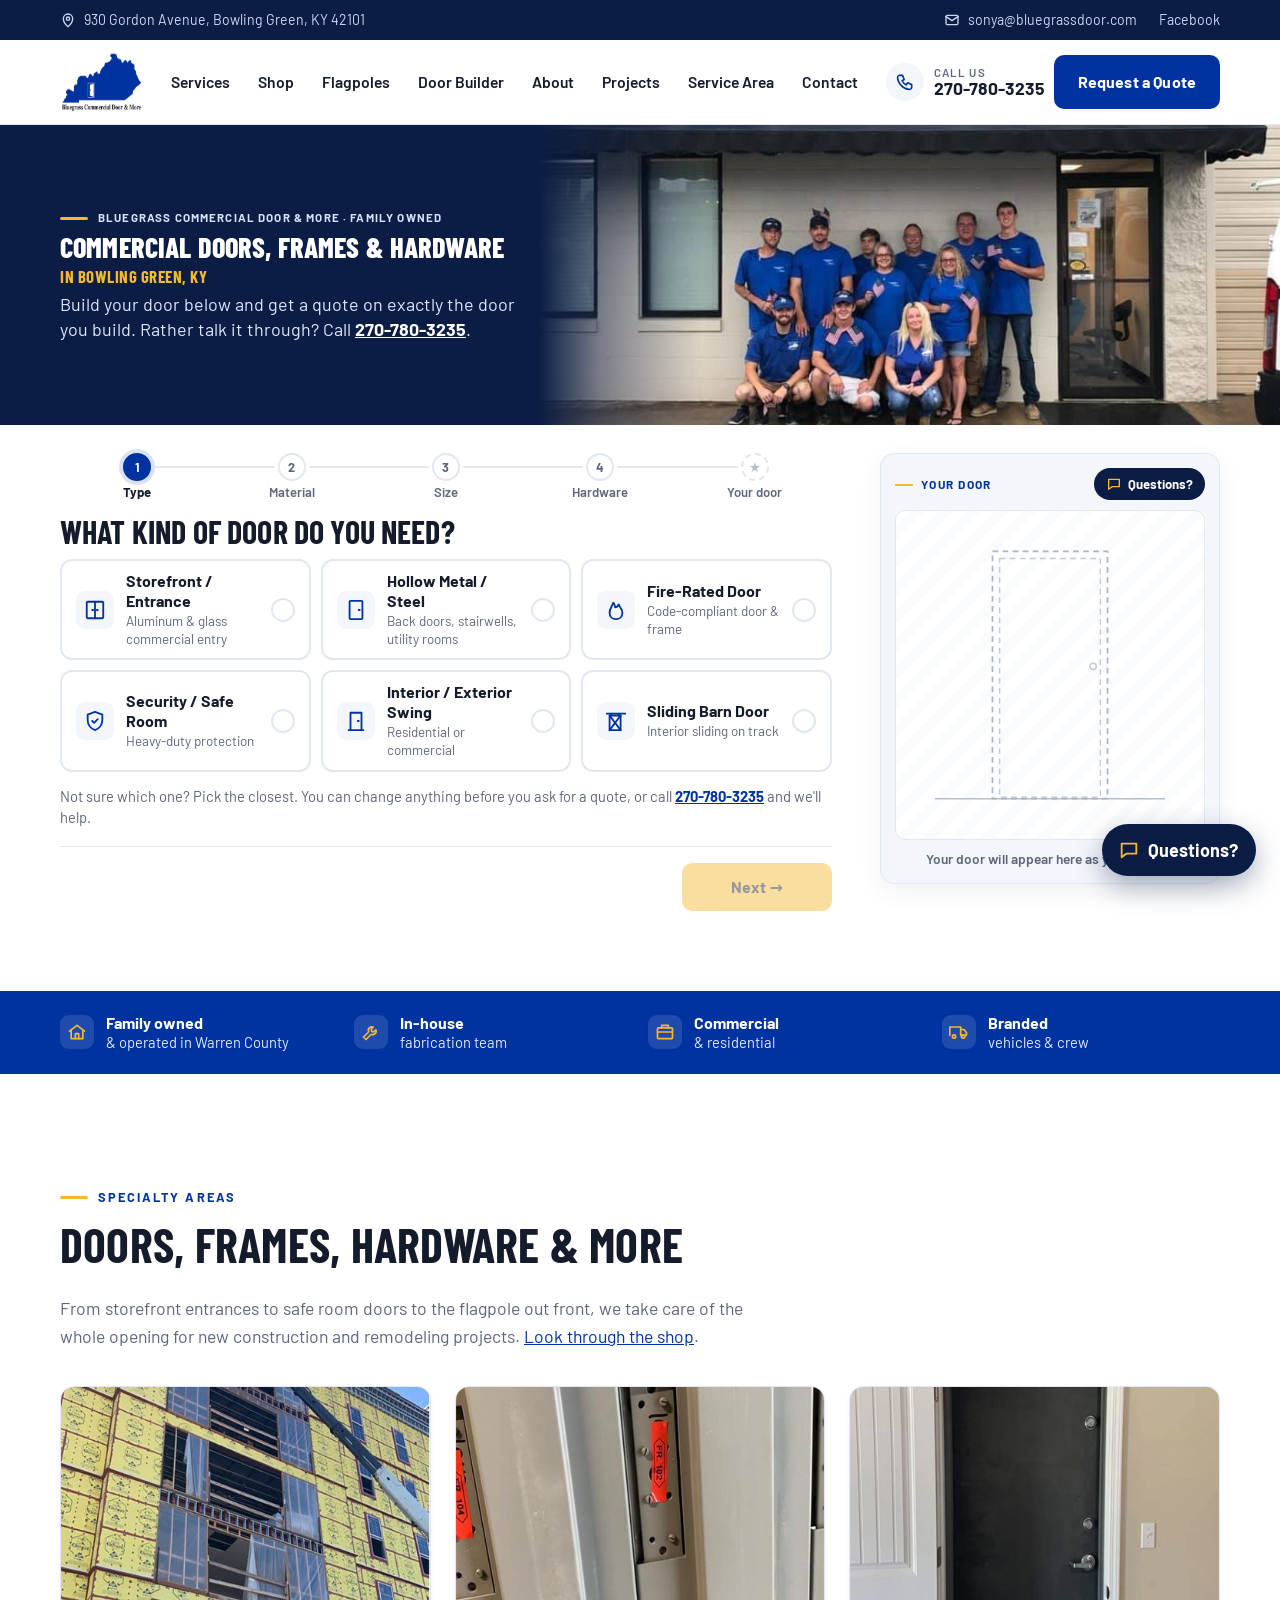
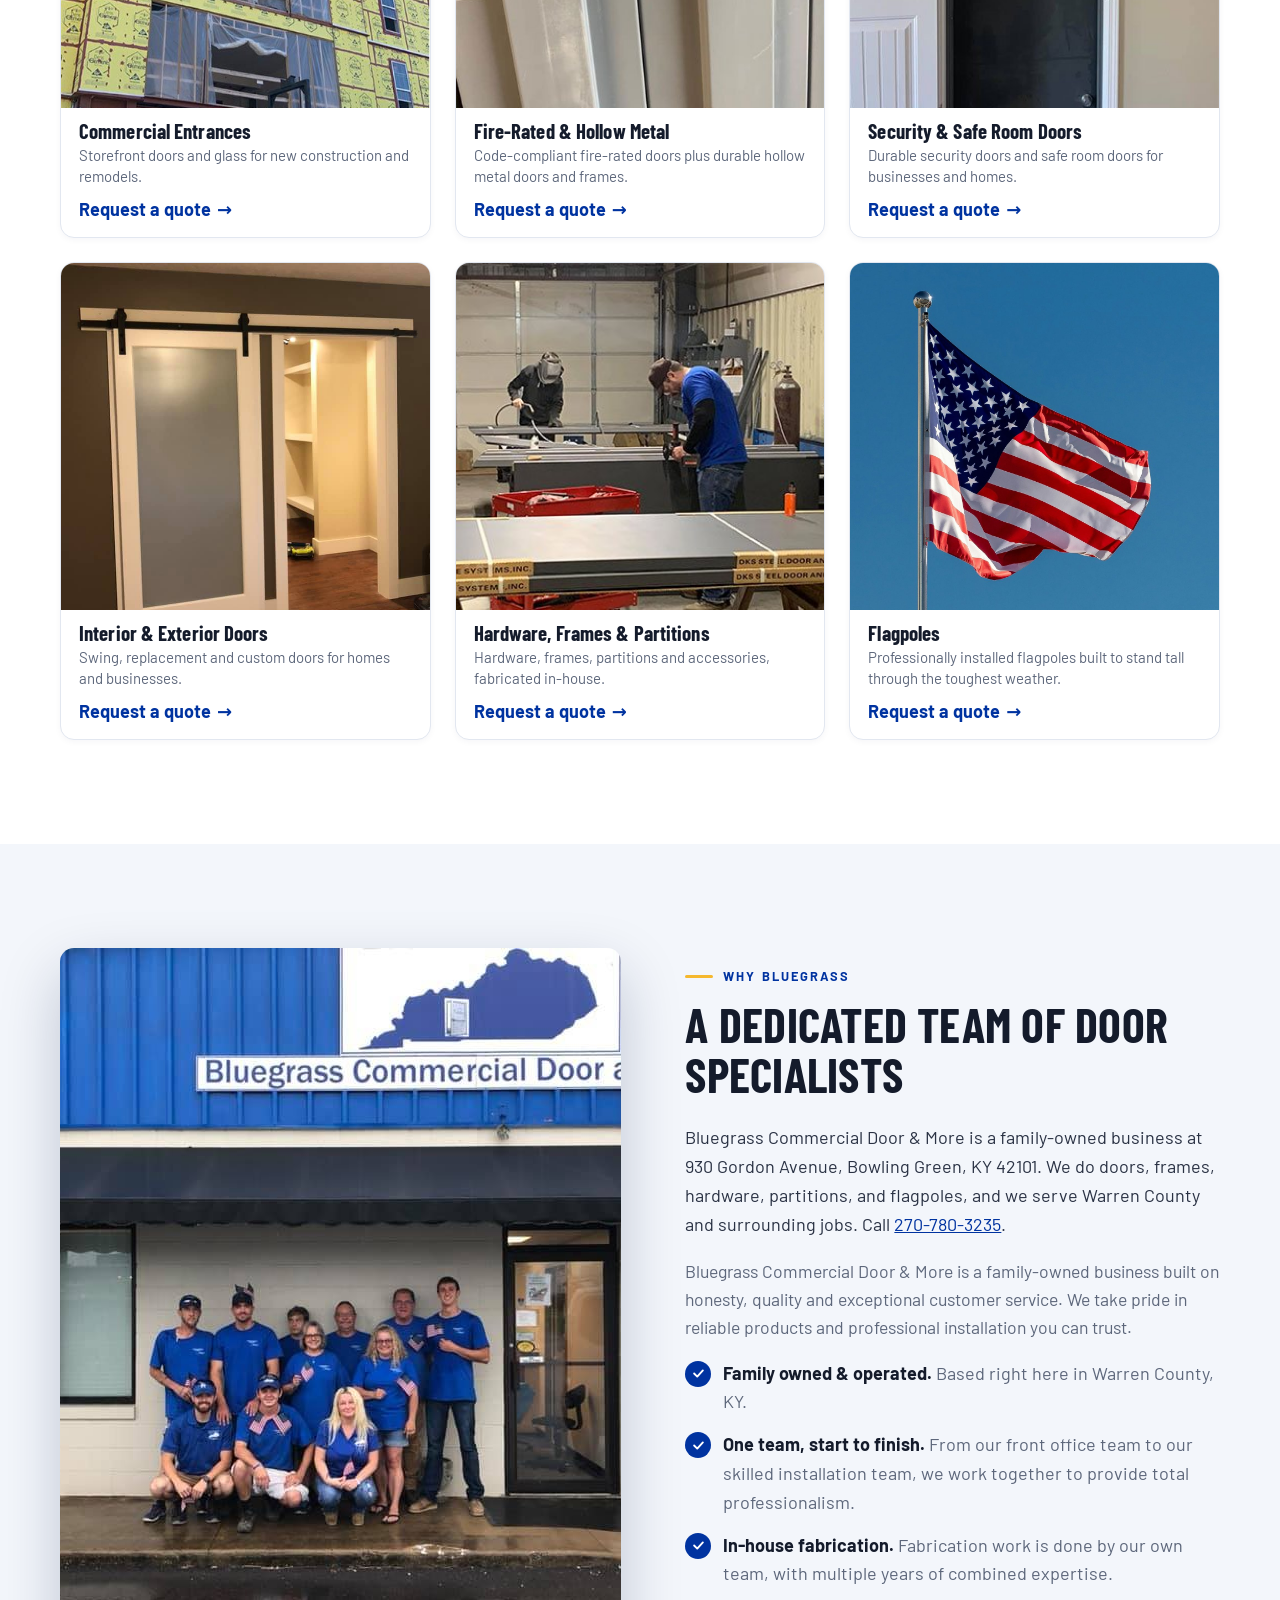
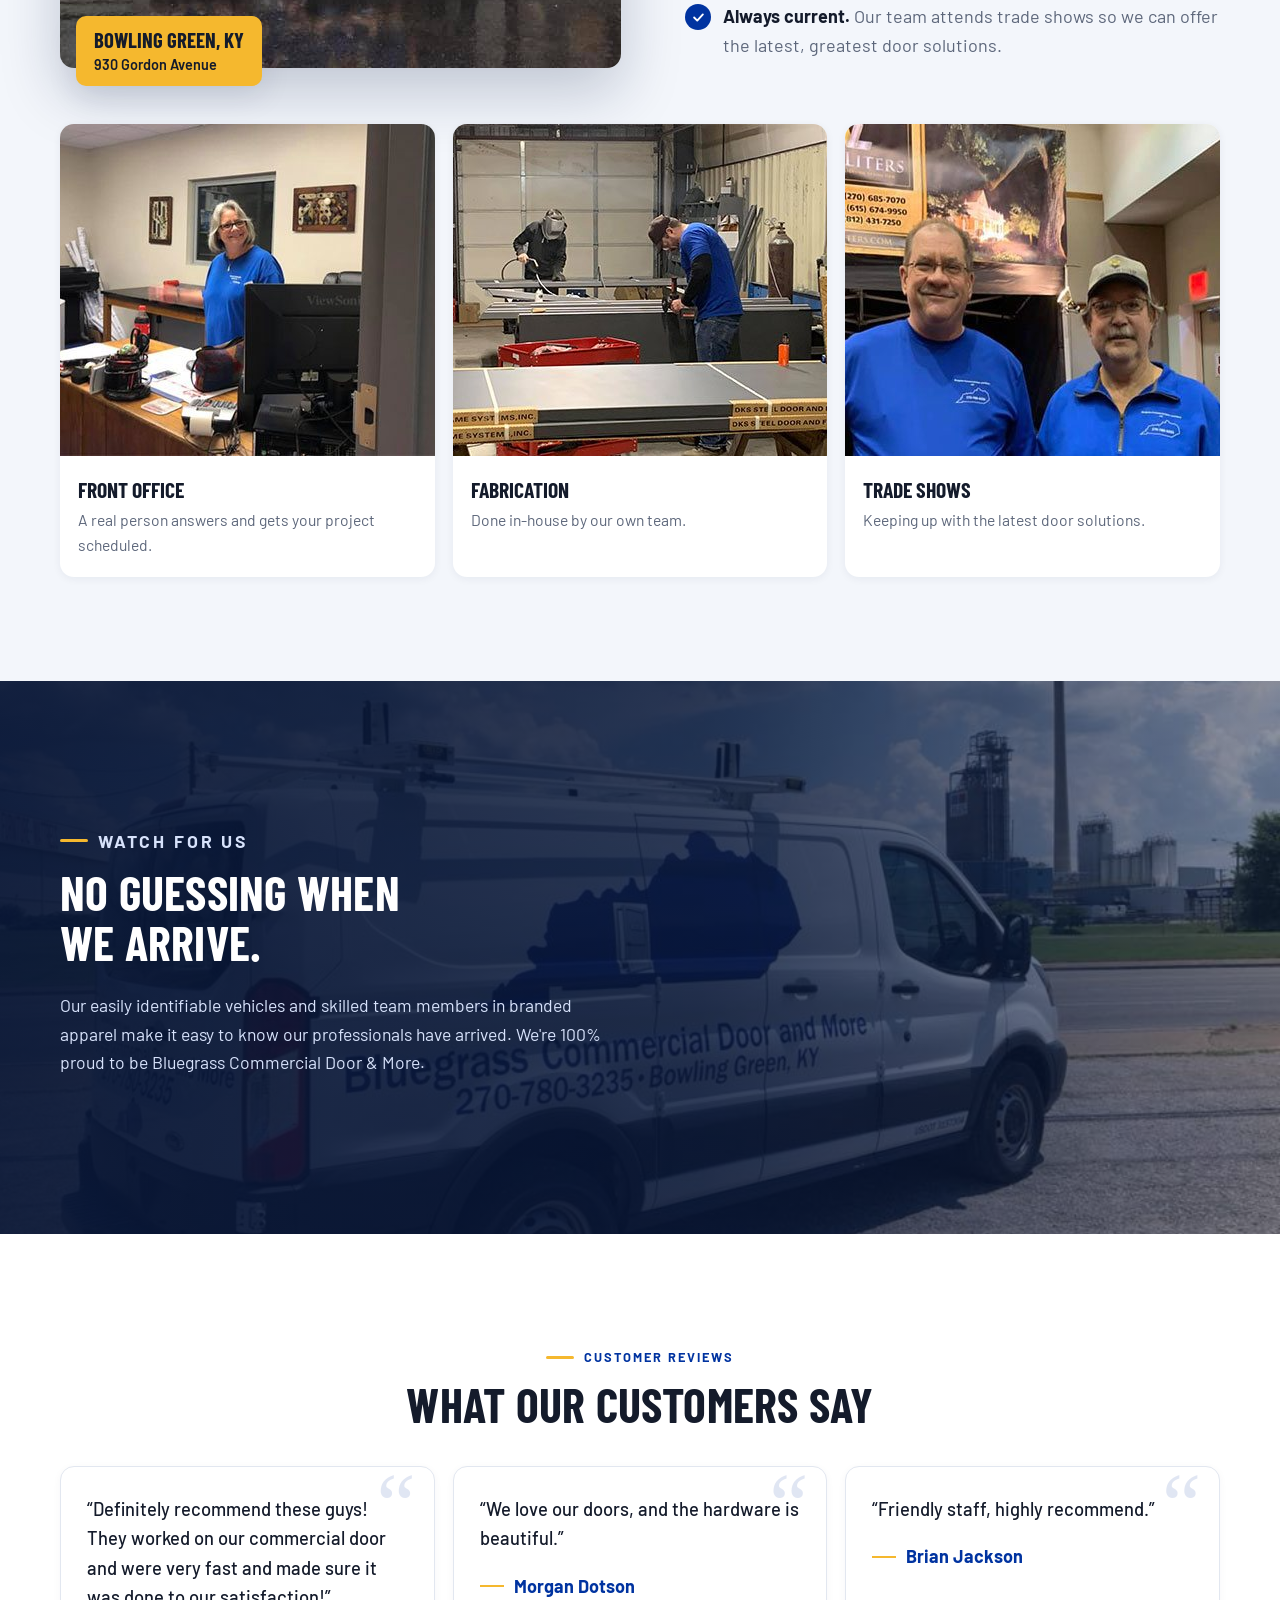
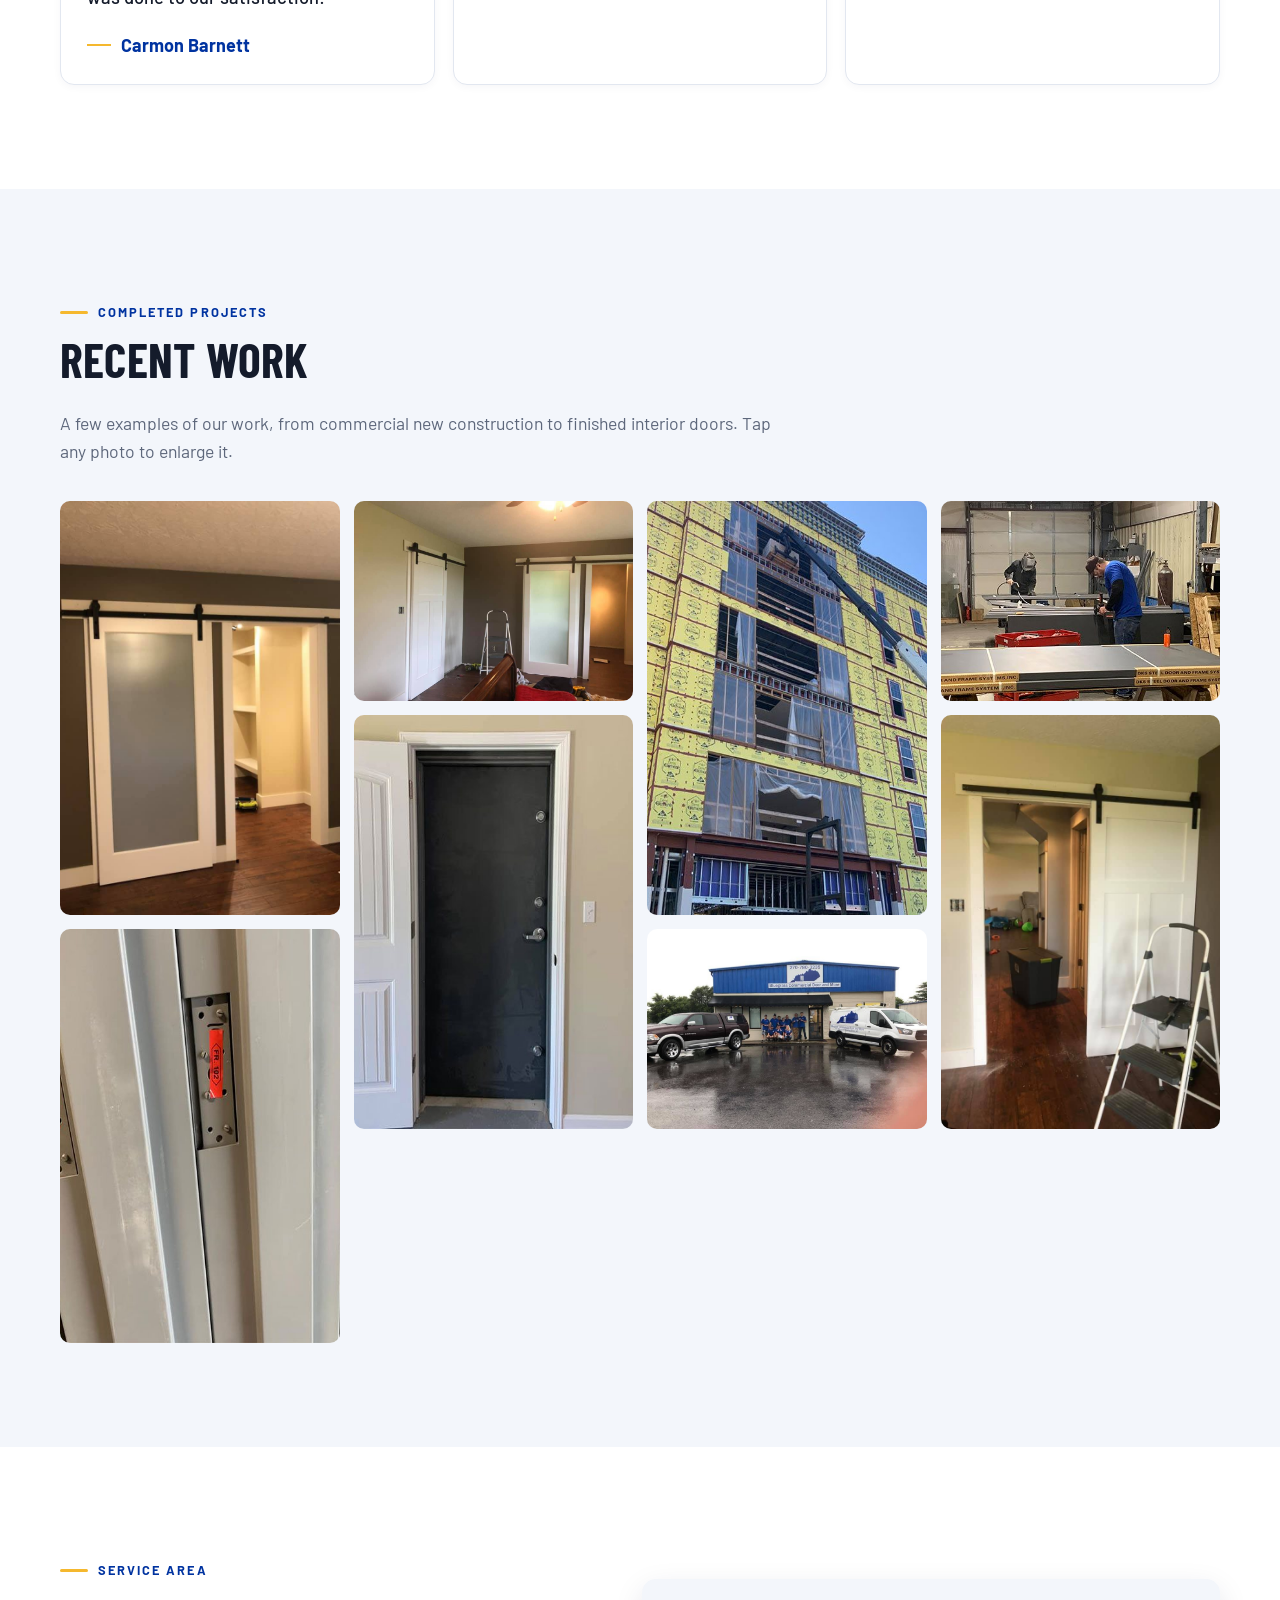
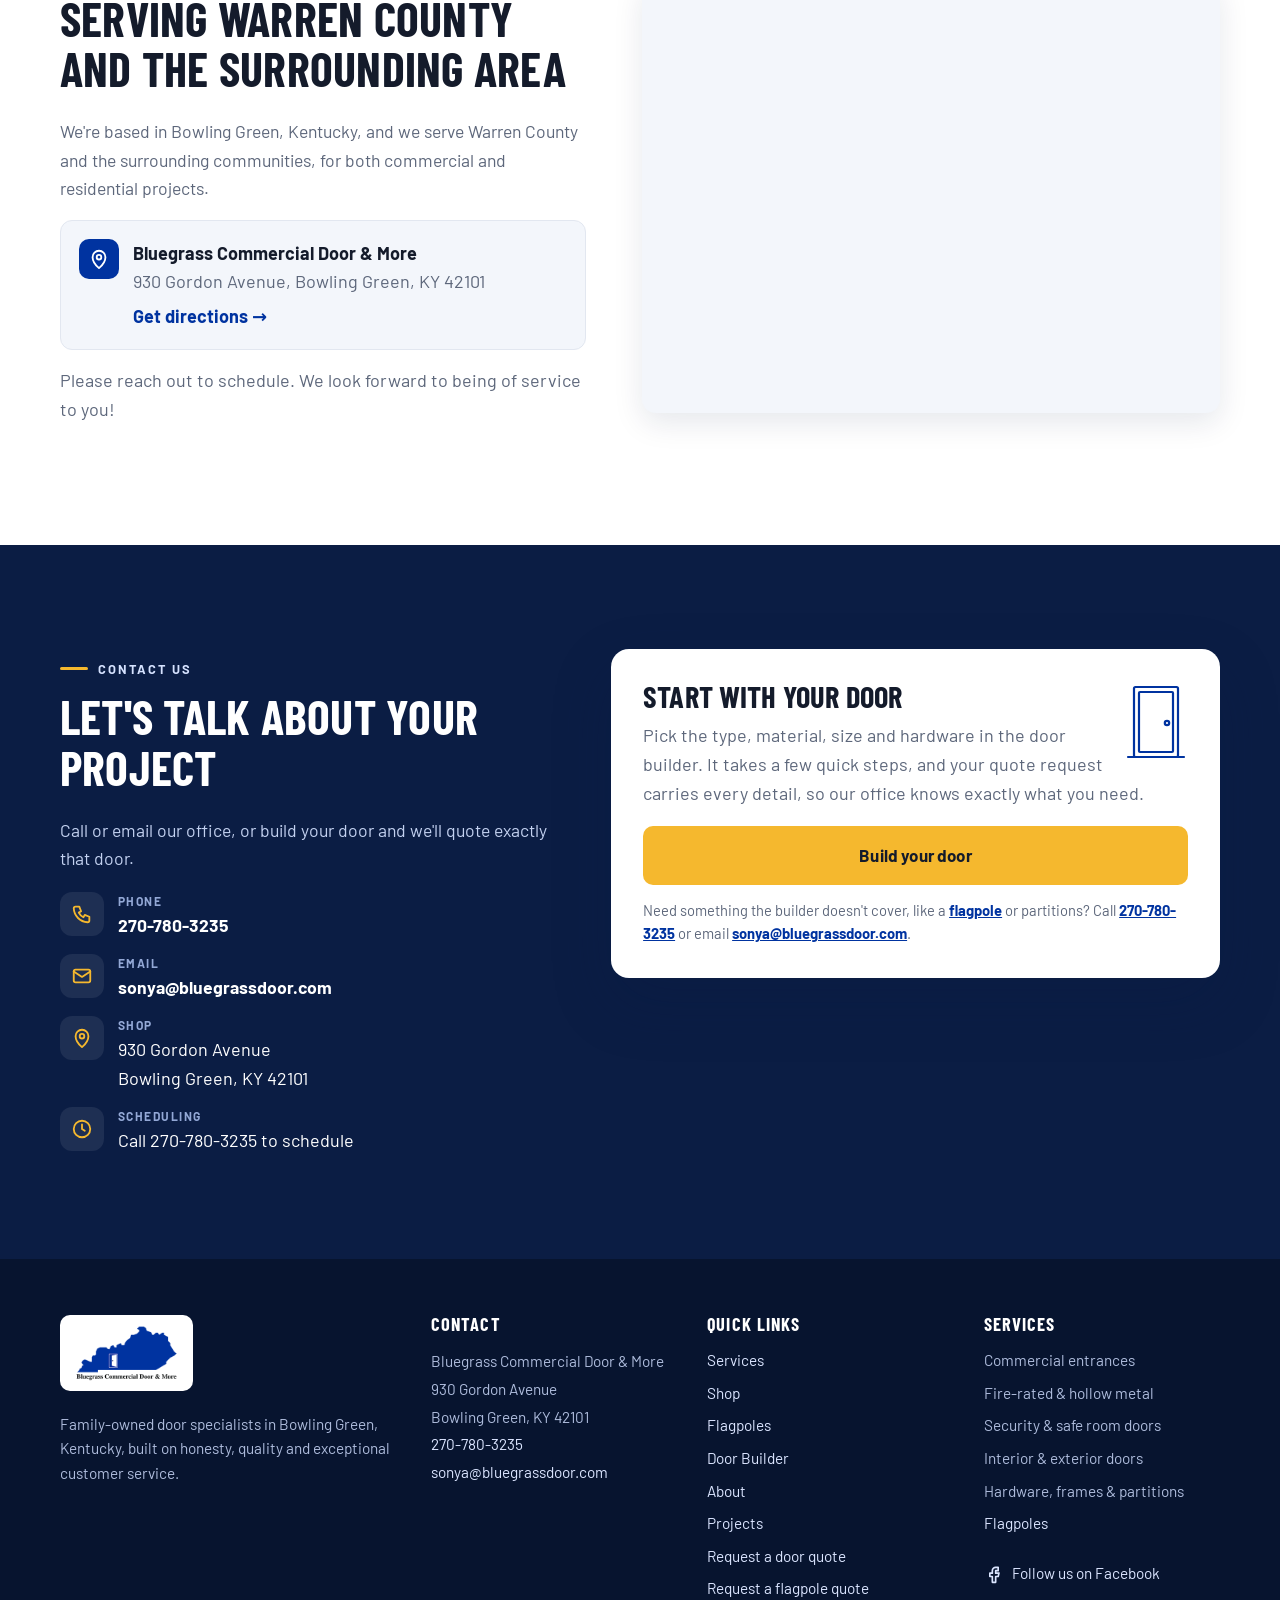
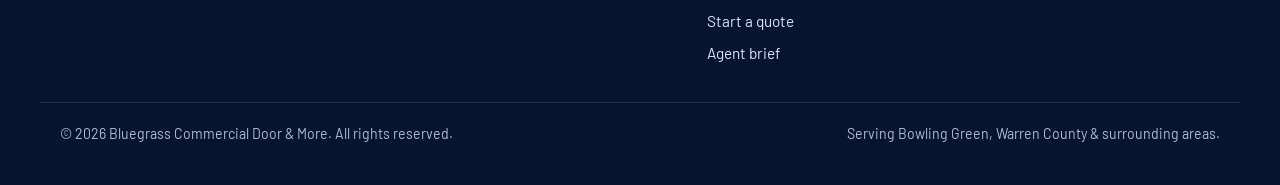
==== index.html @ 89e971c0 "Save scrubbed visitor events for path and funnel review. Each tab posts an ordered step to site_even" ====
<!DOCTYPE html>
<html lang="en">
<head>
  <meta charset="utf-8">
  <meta name="viewport" content="width=device-width, initial-scale=1, viewport-fit=cover">
  <meta name="robots" content="noindex,nofollow">
  <title>Commercial Doors, Frames &amp; Hardware in Bowling Green, KY | Bluegrass Commercial Door &amp; More</title>
  <meta name="description" content="Bluegrass Commercial Door &amp; More is a family-owned business at 930 Gordon Avenue, Bowling Green, KY 42101. We do doors, frames, hardware, partitions, and flagpoles, and we serve Warren County and surrounding jobs. Call 270-780-3235.">
  <meta name="theme-color" content="#0033A0">
  <meta property="og:type" content="website">
  <meta property="og:site_name" content="Bluegrass Commercial Door &amp; More">
  <meta property="og:title" content="Commercial Doors, Frames &amp; Hardware in Bowling Green, KY | Bluegrass Commercial Door &amp; More">
  <meta property="og:description" content="Bluegrass Commercial Door &amp; More is a family-owned business at 930 Gordon Avenue, Bowling Green, KY 42101. We do doors, frames, hardware, partitions, and flagpoles, and we serve Warren County and surrounding jobs. Call 270-780-3235.">
  <meta property="og:image" content="images/crew-hero-enhanced.jpg">
  <meta property="og:image:alt" content="The Bluegrass Commercial Door &amp; More crew in blue company shirts in front of the shop in Bowling Green, Kentucky">
  <link rel="describedby" href="llms.txt" type="text/plain" title="Agent brief">
  <link rel="icon" href="images/favicon-32.png" sizes="32x32">
  <link rel="icon" href="images/favicon-192.png" sizes="192x192">
  <link rel="apple-touch-icon" href="images/apple-touch-icon.png">
  <link rel="preconnect" href="https://fonts.googleapis.com">
  <link rel="preconnect" href="https://fonts.gstatic.com" crossorigin>
  <link href="https://fonts.googleapis.com/css2?family=Barlow+Condensed:wght@600;700;800&family=Barlow:wght@400;500;600;700&display=swap" rel="stylesheet">
  <link rel="preload" as="image" href="images/crew-hero-enhanced.jpg" media="(max-width: 1023px)">
  <link rel="preload" as="image" href="images/crew-hero-desktop.jpg" media="(min-width: 1024px)">
  <link rel="stylesheet" href="styles.css?v=cc13">
  <link rel="stylesheet" href="door-preview.css?v=viz2">
  <link rel="stylesheet" href="door-visualize.css?v=viz2">
  <script type="application/ld+json">
  {
    "@context": "https://schema.org",
    "@type": "LocalBusiness",
    "name": "Bluegrass Commercial Door & More",
    "telephone": "+1-270-780-3235",
    "url": "https://bluegrassdoor.com/",
    "address": {
      "@type": "PostalAddress",
      "streetAddress": "930 Gordon Avenue",
      "addressLocality": "Bowling Green",
      "addressRegion": "KY",
      "postalCode": "42101",
      "addressCountry": "US"
    }
  }
  </script>
  <script src="track.js?v=tr2" defer></script>
</head>
<body>
  <a class="skip" href="#main">Skip to content</a>

  <!-- Utility bar (desktop) -->
  <div class="topbar">
    <div class="wrap topbar__inner">
      <span class="topbar__item">
        <svg aria-hidden="true" viewBox="0 0 24 24"><path d="M12 22s7-6.1 7-12a7 7 0 1 0-14 0c0 5.9 7 12 7 12z"/><circle cx="12" cy="10" r="2.5"/></svg>
        930 Gordon Avenue, Bowling Green, KY 42101
      </span>
      <span class="topbar__item topbar__right">
        <a href="mailto:sonya@bluegrassdoor.com">
          <svg aria-hidden="true" viewBox="0 0 24 24"><rect x="3" y="5" width="18" height="14" rx="2"/><path d="m3 7 9 6 9-6"/></svg>
          sonya@bluegrassdoor.com
        </a>
        <a href="https://www.facebook.com/bluegrasscommericaldoor" target="_blank" rel="noopener">Facebook</a>
      </span>
    </div>
  </div>

  <header class="header" id="top">
    <div class="wrap header__inner">
      <a class="brand" href="#top" aria-label="Bluegrass Commercial Door &amp; More home">
        <img src="images/logo.png" width="270" height="144" alt="Bluegrass Commercial Door &amp; More logo">
      </a>
      <nav class="nav" id="site-nav" aria-label="Main">
        <ul class="nav__list">
          <li><a href="#services">Services</a></li>
          <li><a href="shop.html">Shop</a></li>
          <li><a href="flagpoles.html">Flagpoles</a></li>
          <li><a href="#builder" data-to-builder>Door Builder</a></li>
          <li><a href="#about">About</a></li>
          <li><a href="#projects">Projects</a></li>
          <li><a href="#area">Service Area</a></li>
          <li><a href="#contact">Contact</a></li>
        </ul>
        <div class="nav__mobile-extra">
          <a class="btn btn--primary btn--block" href="tel:+12707803235">
            <svg aria-hidden="true" viewBox="0 0 24 24"><path d="M5 4h4l2 5-2.5 1.5a11 11 0 0 0 5 5L15 13l5 2v4a2 2 0 0 1-2 2A16 16 0 0 1 3 6a2 2 0 0 1 2-2"/></svg>
            Call 270-780-3235
          </a>
          <a class="btn btn--outline btn--block" href="#builder" data-to-builder>Request a Quote</a>
          <p class="nav__addr">930 Gordon Avenue<br>Bowling Green, KY 42101</p>
        </div>
      </nav>
      <div class="header__actions">
        <a class="header__phone" href="tel:+12707803235">
          <svg aria-hidden="true" viewBox="0 0 24 24"><path d="M5 4h4l2 5-2.5 1.5a11 11 0 0 0 5 5L15 13l5 2v4a2 2 0 0 1-2 2A16 16 0 0 1 3 6a2 2 0 0 1 2-2"/></svg>
          <span><small>Call us</small>270-780-3235</span>
        </a>
        <a class="btn btn--primary header__cta" href="#builder" data-to-builder>Request a Quote</a>
        <button class="menu-toggle" type="button" aria-controls="site-nav" aria-expanded="false" aria-label="Open menu">
          <span></span><span></span><span></span>
        </button>
      </div>
    </div>
  </header>

  <main id="main">
    <!-- OPENING: crew photo, then the door builder -->
    <section class="hb" id="builder" aria-labelledby="hero-title">
      <div class="hb__band">
        <div class="hb__photo">
          <picture>
            <source media="(min-width: 1024px)" srcset="images/crew-hero-desktop.jpg">
            <img src="images/crew-hero-enhanced.jpg" width="1920" height="1440" fetchpriority="high" alt="The Bluegrass Commercial Door &amp; More crew in blue company shirts in front of the shop in Bowling Green, Kentucky">
          </picture>
        </div>
        <div class="wrap hb__intro">
          <p class="eyebrow eyebrow--light">Bluegrass Commercial Door &amp; More<span class="hb__eb-extra"> &middot; Family owned</span></p>
          <h1 id="hero-title">Commercial doors, frames &amp; hardware <span>in Bowling Green, KY</span></h1>
          <p class="hb__promise">Build your door below and get a quote on exactly the door you build.<span class="hb__call"> Rather talk it through? Call <a href="tel:+12707803235">270-780-3235</a>.</span></p>
        </div>
      </div>

      <div class="wrap builder-flow__work" id="door-builder" data-view="steps">
        <div class="builder-flow__main">
          <!-- 1. the steps -->
          <div class="bview bview--steps" data-panel="steps">
            <div class="bsteps__top">
              <p class="bdoor" id="door-label" hidden></p>
              <ol class="bprog" id="builder-progress" aria-label="Door builder steps"></ol>
            </div>

            <div class="builder__panel" data-step="1">
              <h2 class="bq" tabindex="-1">What kind of door do you need?</h2>
              <div class="opts opts--type" data-field="type" role="radiogroup" aria-label="Door type"></div>
              <p class="bhelp">Not sure which one? Pick the closest. You can change anything before you ask for a quote, or call <a href="tel:+12707803235">270-780-3235</a> and we'll help.</p>
            </div>
            <div class="builder__panel" data-step="2" hidden>
              <h2 class="bq" tabindex="-1">Which material?</h2>
              <p class="builder__hint">Not sure? Pick &ldquo;Recommend for me&rdquo; and we'll suggest the right fit.</p>
              <div class="opts" data-field="material" role="radiogroup" aria-label="Material"></div>
            </div>
            <div class="builder__panel" data-step="3" hidden>
              <h2 class="bq" tabindex="-1">What size is the opening?</h2>
              <p class="builder__hint">Not sure? Pick &ldquo;Not sure&rdquo; and we'll measure.</p>
              <div class="opts" data-field="size" role="radiogroup" aria-label="Size"></div>
              <div class="custom-size" id="custom-size" hidden>
                <label>Width (inches)<input type="number" inputmode="numeric" min="12" max="240" id="size-w" placeholder="36"></label>
                <span aria-hidden="true">&times;</span>
                <label>Height (inches)<input type="number" inputmode="numeric" min="12" max="240" id="size-h" placeholder="84"></label>
                <input type="hidden" id="size-q" value="1">
              </div>
            </div>
            <div class="builder__panel" data-step="4" hidden>
              <h2 class="bq" tabindex="-1">Hardware &amp; options</h2>
              <p class="builder__hint">Choose all that apply. Not sure? Pick &ldquo;Recommend for me.&rdquo;</p>
              <div class="opts opts--multi" data-field="hardware" aria-label="Hardware"></div>
            </div>

            <div class="builder__notice" id="builder-notice" role="status" aria-live="polite" hidden></div>
            <p class="sr-only" id="builder-live" aria-live="polite"></p>
            <div class="builder__nav">
              <button class="btn btn--text" type="button" id="b-back" hidden>&larr; Back</button>
              <button class="btn btn--text" type="button" id="b-cancel" hidden>Back to my doors</button>
              <button class="btn btn--outline" type="button" id="b-save" hidden>Save changes</button>
              <button class="btn btn--accent" type="button" id="b-next" disabled>Next &rarr;</button>
            </div>
          </div>

          <!-- 2. the finished build -->
          <div class="bview bview--built" data-panel="built" hidden>
            <div class="built__head">
              <p class="eyebrow">Your build</p>
              <h2 id="built-title" tabindex="-1">Your door is ready for quote.</h2>
              <p class="built__lead" id="built-lead">This is exactly what you built. Look it over, then get a quote on it.</p>
            </div>
            <p class="built__banner" id="built-banner" hidden></p>
            <ol class="doors" id="door-list" aria-labelledby="built-title"></ol>
            <div class="built__add">
              <button class="btn btn--outline" type="button" id="b-add"><span aria-hidden="true" class="plus">+</span> Add another door</button>
              <p class="built__fine">Several openings on one job? Add each door, or change &ldquo;How many&rdquo; for identical ones. They all go into one quote request.</p>
            </div>
            <section class="codes" id="codes" aria-labelledby="codes-title">
              <h3 class="codes__title" id="codes-title"><span class="codes__i" aria-hidden="true">i</span>Local &amp; state code: worth checking</h3>
              <p class="codes__lead">A few things your inspector may look at for these doors, each with the code section and a link to the source. Worth checking with your inspector or our office. <strong>Suggestions only. Your local inspector has the final say.</strong></p>
              <div class="codes__ctl">
                <div class="codes__field">
                  <label for="code-juris">Where&rsquo;s the job?</label>
                  <select id="code-juris"></select>
                  <div class="codes__place" id="code-place-wrap" hidden>
                    <label for="code-place">Zip code or the place the door will be installed</label>
                    <input id="code-place" type="text" inputmode="text" maxlength="80" autocomplete="off" aria-describedby="code-juris-hint">
                  </div>
                  <p class="codes__hint" id="code-juris-hint">Most of our jobs are in Warren County, KY. Change it if your project is elsewhere.</p>
                </div>
                <div class="codes__field">
                  <span class="codes__label" id="code-use-label">Business or home?</span>
                  <div class="codes__use" role="group" aria-labelledby="code-use-label">
                    <button type="button" data-use="business" aria-pressed="false">Business</button>
                    <button type="button" data-use="home" aria-pressed="false">Home</button>
                  </div>
                  <p class="codes__hint" id="code-use-hint"></p>
                </div>
              </div>
              <p class="codes__miss" id="code-miss" hidden></p>
              <ul class="codes__list" id="code-list"></ul>
              <button type="button" class="btn btn--text codes__more" id="code-more" aria-controls="code-list" hidden></button>
              <p class="sr-only" id="code-live" aria-live="polite"></p>
            </section>
            <div class="built__cta">
              <p class="built__count" id="built-count">1 door, ready to quote</p>
              <button class="btn btn--accent btn--lg" type="button" id="b-quote"><span id="b-quote-text">Get a quote on this door</span> <span aria-hidden="true">&rarr;</span></button>
            </div>
            <p class="sr-only" id="built-live" aria-live="polite"></p>
          </div>

          <!-- 3. the quote request, in place -->
          <div class="bview bview--quote" data-panel="quote" hidden>
            <div class="qhead">
              <button class="btn btn--text qback" type="button" id="q-back">&larr; <span id="q-back-text">Back to my door</span></button>
              <h2 id="quote-title" tabindex="-1">Get a quote on this door</h2>
              <p class="qlead">Tell us how to reach you. <span id="q-lead-doors">Your door is attached</span> exactly as you built it.</p>
            </div>
            <div class="qwrap">
              <div class="qmain">
                <form class="qform" id="quote-form" novalidate>
                  <div class="field-row">
                    <div class="field">
                      <label for="q-name">Your name <span class="req" aria-hidden="true">*</span></label>
                      <input id="q-name" name="name" type="text" autocomplete="name" required aria-required="true" maxlength="80">
                      <p class="field__err" id="q-name-err">Please enter your name.</p>
                    </div>
                    <div class="field">
                      <label for="q-company">Company <span class="opt-l">(optional)</span></label>
                      <input id="q-company" name="company" type="text" autocomplete="organization" maxlength="80">
                    </div>
                  </div>
                  <fieldset class="field-set" id="q-reach" aria-describedby="q-reach-err">
                    <legend>How should we reach you? <span class="req" aria-hidden="true">*</span> <span class="legend-sub">A phone number or an email, whichever you prefer.</span></legend>
                    <div class="field-row">
                      <div class="field">
                        <label for="q-phone">Phone</label>
                        <input id="q-phone" name="phone" type="tel" autocomplete="tel" inputmode="tel" maxlength="40">
                      </div>
                      <div class="field">
                        <label for="q-email">Email</label>
                        <input id="q-email" name="email" type="email" autocomplete="email" maxlength="120">
                      </div>
                    </div>
                    <p class="field__err" id="q-reach-err">Please give us a phone number or an email address.</p>
                  </fieldset>
                  <div class="field-row">
                    <div class="field">
                      <label for="q-addr">Project address or city</label>
                      <input id="q-addr" name="address" type="text" autocomplete="street-address" maxlength="160" placeholder="e.g. 1200 Main St, Bowling Green">
                    </div>
                    <div class="field">
                      <label for="q-when">Timeline</label>
                      <select id="q-when" name="timeline">
                        <option value="">Choose one (optional)</option>
                        <option>As soon as possible</option>
                        <option>Within 1 month</option>
                        <option>1&ndash;3 months</option>
                        <option>Planning / bidding</option>
                      </select>
                    </div>
                  </div>
                  <div class="field">
                    <label for="q-msg">Anything else we should know? <span class="opt-l">(optional)</span></label>
                    <textarea id="q-msg" name="notes" rows="3" maxlength="1000" placeholder="e.g. replacing an existing storefront door, need it before opening day"></textarea>
                  </div>
                  <div class="q-photo" id="q-photo" hidden>
                    <label class="q-check"><input type="checkbox" id="q-photo-yes" checked> I have a photo of the new door on my building</label>
                    <p>This form can't carry the photo. Keep <strong>my-building-with-new-door.jpg</strong> from your downloads and we'll ask you for it if it helps with your quote.</p>
                  </div>
                  <button class="btn btn--accent btn--lg btn--block" type="submit" id="q-submit">Send my quote request</button>
                  <div class="q-senderr" id="q-send-err" role="alert" hidden></div>
                  <p class="quote__fine">Your <span id="q-fine-doors">door</span> and details go straight to our office. Prefer to talk? Call <a href="tel:+12707803235">270-780-3235</a>.</p>
                </form>
              </div>
              <aside class="qside" aria-labelledby="qside-title">
                <h3 id="qside-title">Attached to your request</h3>
                <ul class="qdoors" id="q-doors"></ul>
                <p class="qcodes" id="q-codes" hidden></p>
                <button class="btn btn--text qside__edit" type="button" id="q-edit">Change something</button>
              </aside>
            </div>
          </div>

          <!-- 4. request received -->
          <div class="bview bview--sent" data-panel="sent" hidden>
            <div class="sent">
              <div class="sent__icon" aria-hidden="true"><svg viewBox="0 0 24 24"><path d="m5 12 5 5 9-10"/></svg></div>
              <h2 id="sent-title" tabindex="-1">Request received<span id="sent-name"></span></h2>
              <p>Your reference is <strong class="sent__ref" id="sent-ref"></strong>. We'll be in touch.</p>
              <p class="sent__photo" id="sent-photo" hidden>Keep <strong>my-building-with-new-door.jpg</strong> from your downloads. We'll ask you for it if it helps with your quote.</p>
              <div class="sent__acts">
                <a class="btn btn--outline" href="tel:+12707803235">Call 270-780-3235</a>
              </div>
              <p class="sent__help">Questions, or something to add? Give us a call and mention your reference.</p>
              <div class="sent__links">
                <a id="sent-view" href="request.html" target="_blank" rel="noopener">See the request as our office will</a>
                <button class="btn btn--text" type="button" id="sent-back">Back to my doors</button>
                <button class="btn btn--text" type="button" id="sent-new">Start a new request</button>
              </div>
            </div>
          </div>
        </div>

        <aside class="dp-panel builder-flow__aside" data-door-preview="a" data-header=".header" aria-label="Door preview">
          <div class="dp-sticky">
            <div class="dp-head"><p class="dp-title">Your door</p><button type="button" class="dp-ask" data-open-chat aria-label="Open help chat"><svg aria-hidden="true" viewBox="0 0 24 24"><path d="M4 5h16v11H9l-5 4z"/></svg>Questions?</button></div>
            <div class="dp-stage"><svg class="dp-svg" role="img" aria-label="Your door will appear here as you choose." viewBox="-22 -16 80 114" preserveAspectRatio="xMidYMid meet" xmlns="http://www.w3.org/2000/svg"></svg></div>
            <div class="dp-caption"><p class="dp-empty">Your door will appear here as you choose.</p></div>
            <figure class="dp-photo" hidden><img alt="" width="72" height="96" decoding="async"><figcaption></figcaption></figure>
            <p class="dp-live" role="status" aria-live="polite"></p>
          </div>
        </aside>
      </div>
    </section>

    <!-- TRUST STRIP -->
    <section class="trust" aria-label="Why customers choose us">
      <div class="wrap trust__grid">
        <div class="trust__item">
          <svg aria-hidden="true" viewBox="0 0 24 24"><path d="M3 11 12 4l9 7"/><path d="M5 10v10h14V10"/><path d="M10 20v-6h4v6"/></svg>
          <span><strong>Family owned</strong>&amp; operated in Warren County</span>
        </div>
        <div class="trust__item">
          <svg aria-hidden="true" viewBox="0 0 24 24"><path d="M14.7 6.3a4 4 0 0 0-5.4 5.4L3 18l3 3 6.3-6.3a4 4 0 0 0 5.4-5.4l-2.5 2.5-2.4-.6-.6-2.4z"/></svg>
          <span><strong>In-house</strong>fabrication team</span>
        </div>
        <div class="trust__item">
          <svg aria-hidden="true" viewBox="0 0 24 24"><rect x="3" y="7" width="18" height="13" rx="1"/><path d="M8 7V4h8v3M3 12h18"/></svg>
          <span><strong>Commercial</strong>&amp; residential</span>
        </div>
        <div class="trust__item">
          <svg aria-hidden="true" viewBox="0 0 24 24"><path d="M1 16V6h13v10M14 9h4l3 4v3h-7"/><circle cx="6" cy="17.5" r="2"/><circle cx="17" cy="17.5" r="2"/></svg>
          <span><strong>Branded</strong>vehicles &amp; crew</span>
        </div>
      </div>
    </section>

    <!-- SERVICES -->
    <section class="section" id="services" aria-labelledby="services-title">
      <div class="wrap">
        <div class="section__head">
          <p class="eyebrow">Specialty areas</p>
          <h2 id="services-title">Doors, frames, hardware &amp; more</h2>
          <p class="section__lead">From storefront entrances to safe room doors to the flagpole out front, we take care of the whole opening for new construction and remodeling projects. <a href="shop.html">Look through the shop</a>.</p>
        </div>
        <div class="services">
          <article class="svc">
            <div class="svc__img"><img src="images/commercial-construction-project.jpg" width="480" height="640" loading="lazy" alt="Multi-story commercial building under construction with framed storefront openings and a crane"></div>
            <div class="svc__body">
              <h3>Commercial Entrances</h3>
              <p><span class="svc__full">Complete commercial entrance solutions, including storefront doors and glass for new construction and remodels.</span><span class="svc__short">Storefront doors and glass for new construction and remodels.</span></p>
              <a class="svc__link" href="#builder" data-build-type="storefront">Request a quote <span aria-hidden="true">&rarr;</span></a>
            </div>
          </article>
          <article class="svc">
            <div class="svc__img"><img src="images/hollow-metal-frames-closeup.jpg" width="480" height="640" loading="lazy" alt="Grey hollow metal steel door frames with hinge reinforcements and orange frame tags"></div>
            <div class="svc__body">
              <h3>Fire-Rated &amp; Hollow Metal</h3>
              <p><span class="svc__full">Code-compliant fire-rated doors and durable hollow metal doors and frames that provide safety, reliability and lasting performance.</span><span class="svc__short">Code-compliant fire-rated doors plus durable hollow metal doors and frames.</span></p>
              <a class="svc__link" href="#builder" data-build-type="fire">Request a quote <span aria-hidden="true">&rarr;</span></a>
            </div>
          </article>
          <article class="svc">
            <div class="svc__img"><img src="images/dark-steel-door-installed.jpg" width="480" height="640" loading="lazy" alt="Dark steel security door with a lever handle and multiple locking points installed in a home"></div>
            <div class="svc__body">
              <h3>Security &amp; Safe Room Doors</h3>
              <p><span class="svc__full">Durable security doors and safe room doors for businesses and homes, sized and hung to fit your opening.</span><span class="svc__short">Durable security doors and safe room doors for businesses and homes.</span></p>
              <a class="svc__link" href="#builder" data-build-type="security">Request a quote <span aria-hidden="true">&rarr;</span></a>
            </div>
          </article>
          <article class="svc">
            <div class="svc__img"><img src="images/barn-door-frosted-glass-closet.jpg" width="720" height="960" loading="lazy" alt="White sliding barn door with frosted glass on black track hardware in front of a walk-in closet"></div>
            <div class="svc__body">
              <h3>Interior &amp; Exterior Doors</h3>
              <p><span class="svc__full">Swing doors for residential and commercial projects, plus replacement doors and custom door solutions.</span><span class="svc__short">Swing, replacement and custom doors for homes and businesses.</span></p>
              <a class="svc__link" href="#builder" data-build-type="swing">Request a quote <span aria-hidden="true">&rarr;</span></a>
            </div>
          </article>
          <article class="svc">
            <div class="svc__img"><img src="images/in-house-fabrication-shop.jpg" width="500" height="332" loading="lazy" alt="Bluegrass team members welding and fabricating steel doors inside the shop"></div>
            <div class="svc__body">
              <h3>Hardware, Frames &amp; Partitions</h3>
              <p><span class="svc__full">Door hardware, frames, partitions and accessories, with fabrication work done by our own in-house team.</span><span class="svc__short">Hardware, frames, partitions and accessories, fabricated in-house.</span></p>
              <a class="svc__link" href="#builder" data-to-builder>Request a quote <span aria-hidden="true">&rarr;</span></a>
            </div>
          </article>
          <article class="svc">
            <div class="svc__img"><img class="svc__img--flag" src="images/american-flag-commercial-flagpole-framed.jpg" width="1999" height="1250" loading="lazy" alt="American flag on a commercial flagpole against a clear blue sky"></div>
            <div class="svc__body">
              <h3>Flagpoles</h3>
              <p><span class="svc__full">Proudly display your American and state flags. Our professionally installed flagpoles are built to stand tall through the toughest weather conditions.</span><span class="svc__short">Professionally installed flagpoles built to stand tall through the toughest weather.</span></p>
              <a class="svc__link" href="flagpoles.html">Request a quote <span aria-hidden="true">&rarr;</span></a>
            </div>
          </article>
        </div>
      </div>
    </section>

    <!-- ABOUT / WHY US -->
    <section class="section section--soft" id="about" aria-labelledby="about-title">
      <div class="wrap about">
        <div class="about__photo">
          <img src="images/team-in-front-of-shop.jpg" width="960" height="720" loading="lazy" alt="The Bluegrass Commercial Door &amp; More team in blue company shirts in front of the shop in Bowling Green">
          <div class="about__badge">
            <strong>Bowling Green, KY</strong>
            <span>930 Gordon Avenue</span>
          </div>
        </div>
        <div class="about__copy">
          <p class="eyebrow">Why Bluegrass</p>
          <h2 id="about-title">A dedicated team of door specialists</h2>
          <p class="site-summary">Bluegrass Commercial Door &amp; More is a family-owned business at 930 Gordon Avenue, Bowling Green, KY 42101. We do doors, frames, hardware, partitions, and flagpoles, and we serve Warren County and surrounding jobs. Call <a href="tel:+12707803235">270-780-3235</a>.</p>
          <p class="section__lead">Bluegrass Commercial Door &amp; More is a family-owned business built on honesty, quality and exceptional customer service. We take pride in reliable products and professional installation you can trust.</p>
          <ul class="checks">
            <li><strong>Family owned &amp; operated.</strong> Based right here in Warren County, KY.</li>
            <li><strong>One team, start to finish.</strong> From our front office team to our skilled installation team, we work together to provide total professionalism.</li>
            <li><strong>In-house fabrication.</strong> Fabrication work is done by our own team, with multiple years of combined expertise.</li>
            <li><strong>Always current.</strong> Our team attends trade shows so we can offer the latest, greatest door solutions.</li>
          </ul>
        </div>
      </div>
      <div class="wrap pillars">
        <figure class="pillar">
          <img src="images/front-office-staff.jpg" width="500" height="332" loading="lazy" alt="Bluegrass front office team member at the front desk">
          <figcaption><strong>Front office</strong>A real person answers and gets your project scheduled.</figcaption>
        </figure>
        <figure class="pillar">
          <img src="images/in-house-fabrication-shop.jpg" width="500" height="332" loading="lazy" alt="Welding and fabrication work in the Bluegrass shop">
          <figcaption><strong>Fabrication</strong>Done in-house by our own team.</figcaption>
        </figure>
        <figure class="pillar">
          <img src="images/team-at-trade-show.jpg" width="500" height="332" loading="lazy" alt="Two Bluegrass team members at a trade show">
          <figcaption><strong>Trade shows</strong>Keeping up with the latest door solutions.</figcaption>
        </figure>
      </div>
    </section>

    <!-- WATCH FOR US -->
    <section class="fleet" aria-labelledby="fleet-title">
      <img class="fleet__bg" src="images/fleet-van-kentucky-logo.jpg" width="960" height="720" loading="lazy" alt="">
      <div class="fleet__shade" aria-hidden="true"></div>
      <div class="wrap fleet__inner">
        <p class="eyebrow eyebrow--light">Watch for us</p>
        <h2 id="fleet-title">No guessing when we arrive.</h2>
        <p>Our easily identifiable vehicles and skilled team members in branded apparel make it easy to know our professionals have arrived. We're 100% proud to be Bluegrass Commercial Door &amp; More.</p>
      </div>
    </section>

    <!-- REVIEWS -->
    <section class="section" id="reviews" aria-labelledby="reviews-title">
      <div class="wrap">
        <div class="section__head section__head--center">
          <p class="eyebrow">Customer reviews</p>
          <h2 id="reviews-title">What our customers say</h2>
        </div>
        <div class="reviews">
          <blockquote class="review">
            <p>&ldquo;Definitely recommend these guys! They worked on our commercial door and were very fast and made sure it was done to our satisfaction!&rdquo;</p>
            <footer>Carmon Barnett</footer>
          </blockquote>
          <blockquote class="review">
            <p>&ldquo;We love our doors, and the hardware is beautiful.&rdquo;</p>
            <footer>Morgan Dotson</footer>
          </blockquote>
          <blockquote class="review">
            <p>&ldquo;Friendly staff, highly recommend.&rdquo;</p>
            <footer>Brian Jackson</footer>
          </blockquote>
        </div>
      </div>
    </section>

    <!-- PROJECTS -->
    <section class="section section--soft" id="projects" aria-labelledby="projects-title">
      <div class="wrap">
        <div class="section__head">
          <p class="eyebrow">Completed projects</p>
          <h2 id="projects-title">Recent work</h2>
          <p class="section__lead">A few examples of our work, from commercial new construction to finished interior doors. Tap any photo to enlarge it.</p>
        </div>
        <div class="gallery">
          <button class="gallery__item gallery__item--tall" type="button" data-full="images/barn-door-frosted-glass-closet.jpg" data-caption="Frosted glass sliding barn door on black track hardware">
            <img src="images/barn-door-frosted-glass-closet.jpg" width="720" height="960" loading="lazy" alt="Frosted glass sliding barn door on black track hardware">
          </button>
          <button class="gallery__item" type="button" data-full="images/barn-doors-bedroom-pair.jpg" data-caption="Pair of white sliding barn doors: a shaker panel and a frosted glass door">
            <img src="images/barn-doors-bedroom-pair.jpg" width="960" height="720" loading="lazy" alt="Pair of white sliding barn doors: a shaker panel and a frosted glass door">
          </button>
          <button class="gallery__item gallery__item--tall" type="button" data-full="images/commercial-construction-project.jpg" data-caption="Commercial new construction with framed storefront openings">
            <img src="images/commercial-construction-project.jpg" width="480" height="640" loading="lazy" alt="Commercial new construction with framed storefront openings">
          </button>
          <button class="gallery__item" type="button" data-full="images/in-house-fabrication-shop.jpg" data-caption="Steel door fabrication in our shop">
            <img src="images/in-house-fabrication-shop.jpg" width="500" height="332" loading="lazy" alt="Steel door fabrication in our shop">
          </button>
          <button class="gallery__item gallery__item--tall" type="button" data-full="images/dark-steel-door-installed.jpg" data-caption="Dark steel security door with multiple locking points">
            <img src="images/dark-steel-door-installed.jpg" width="480" height="640" loading="lazy" alt="Dark steel security door with multiple locking points">
          </button>
          <button class="gallery__item gallery__item--tall" type="button" data-full="images/barn-door-white-shaker.jpg" data-caption="White shaker-style sliding barn door">
            <img src="images/barn-door-white-shaker.jpg" width="720" height="960" loading="lazy" alt="White shaker-style sliding barn door">
          </button>
          <button class="gallery__item gallery__item--tall" type="button" data-full="images/hollow-metal-frames-closeup.jpg" data-caption="Hollow metal door frames">
            <img src="images/hollow-metal-frames-closeup.jpg" width="480" height="640" loading="lazy" alt="Hollow metal door frames">
          </button>
          <button class="gallery__item" type="button" data-full="images/storefront-team-and-vehicles.jpg" data-caption="Our crew and vehicles at the shop on Gordon Avenue">
            <img src="images/storefront-team-and-vehicles.jpg" width="960" height="720" loading="lazy" alt="Our crew and vehicles at the shop on Gordon Avenue">
          </button>
        </div>
      </div>
    </section>

    <!-- SERVICE AREA -->
    <section class="section" id="area" aria-labelledby="area-title">
      <div class="wrap area">
        <div class="area__copy">
          <p class="eyebrow">Service area</p>
          <h2 id="area-title">Serving Warren County and the surrounding area</h2>
          <p class="section__lead">We're based in Bowling Green, Kentucky, and we serve Warren County and the surrounding communities, for both commercial and residential projects.</p>
          <div class="area__card">
            <svg aria-hidden="true" viewBox="0 0 24 24"><path d="M12 22s7-6.1 7-12a7 7 0 1 0-14 0c0 5.9 7 12 7 12z"/><circle cx="12" cy="10" r="2.5"/></svg>
            <div>
              <strong>Bluegrass Commercial Door &amp; More</strong>
              <span>930 Gordon Avenue, Bowling Green, KY 42101</span>
              <a href="https://www.google.com/maps/dir/?api=1&amp;destination=930+Gordon+Ave,+Bowling+Green,+KY+42101" target="_blank" rel="noopener">Get directions &rarr;</a>
            </div>
          </div>
          <p class="area__note">Please reach out to schedule. We look forward to being of service to you!</p>
        </div>
        <div class="area__map">
          <iframe title="Map of 930 Gordon Avenue, Bowling Green, KY" src="https://www.google.com/maps?q=930+Gordon+Ave,+Bowling+Green,+KY+42101&amp;output=embed" loading="lazy" referrerpolicy="no-referrer-when-downgrade"></iframe>
        </div>
      </div>
    </section>

    <!-- CONTACT / QUOTE -->
    <section class="section section--navy" id="contact" aria-labelledby="contact-title">
      <div class="wrap contact">
        <div class="contact__info">
          <p class="eyebrow eyebrow--light">Contact us</p>
          <h2 id="contact-title">Let's talk about your project</h2>
          <p class="section__lead">Call or email our office, or build your door and we'll quote exactly that door.</p>
          <ul class="contact__list">
            <li>
              <svg aria-hidden="true" viewBox="0 0 24 24"><path d="M5 4h4l2 5-2.5 1.5a11 11 0 0 0 5 5L15 13l5 2v4a2 2 0 0 1-2 2A16 16 0 0 1 3 6a2 2 0 0 1 2-2"/></svg>
              <div><small>Phone</small><a href="tel:+12707803235">270-780-3235</a></div>
            </li>
            <li>
              <svg aria-hidden="true" viewBox="0 0 24 24"><rect x="3" y="5" width="18" height="14" rx="2"/><path d="m3 7 9 6 9-6"/></svg>
              <div><small>Email</small><a href="mailto:sonya@bluegrassdoor.com">sonya@bluegrassdoor.com</a></div>
            </li>
            <li>
              <svg aria-hidden="true" viewBox="0 0 24 24"><path d="M12 22s7-6.1 7-12a7 7 0 1 0-14 0c0 5.9 7 12 7 12z"/><circle cx="12" cy="10" r="2.5"/></svg>
              <div><small>Shop</small>930 Gordon Avenue<br>Bowling Green, KY 42101</div>
            </li>
            <li>
              <svg aria-hidden="true" viewBox="0 0 24 24"><circle cx="12" cy="12" r="9"/><path d="M12 7v5l3 2"/></svg>
              <div><small>Scheduling</small>Call 270-780-3235 to schedule</div>
            </li>
          </ul>
        </div>

        <div class="startcard">
          <div class="startcard__art" aria-hidden="true">
            <svg viewBox="0 0 64 80"><rect x="10" y="6" width="44" height="70" rx="1.5"/><rect x="15" y="11" width="34" height="60" rx="1"/><circle cx="43" cy="42" r="2.2"/><path d="M4 76h56"/></svg>
          </div>
          <h3>Start with your door</h3>
          <p>Pick the type, material, size and hardware in the door builder. It takes a few quick steps, and your quote request carries every detail, so our office knows exactly what you need.</p>
          <a class="btn btn--accent btn--lg btn--block" href="#builder" data-to-builder>Build your door</a>
          <p class="startcard__fine">Need something the builder doesn't cover, like a <a href="flagpoles.html">flagpole</a> or partitions? Call <a href="tel:+12707803235">270-780-3235</a> or email <a href="mailto:sonya@bluegrassdoor.com">sonya@bluegrassdoor.com</a>.</p>
        </div>
      </div>
    </section>
  </main>

  <footer class="footer">
    <div class="wrap footer__grid">
      <div class="footer__brand">
        <div class="footer__logo"><img src="images/logo.png" width="270" height="144" loading="lazy" alt="Bluegrass Commercial Door &amp; More"></div>
        <p>Family-owned door specialists in Bowling Green, Kentucky, built on honesty, quality and exceptional customer service.</p>
      </div>
      <div>
        <h4>Contact</h4>
        <address>
          Bluegrass Commercial Door &amp; More<br>
          930 Gordon Avenue<br>
          Bowling Green, KY 42101<br>
          <a href="tel:+12707803235">270-780-3235</a><br>
          <a href="mailto:sonya@bluegrassdoor.com">sonya@bluegrassdoor.com</a>
        </address>
      </div>
      <div>
        <h4>Quick links</h4>
        <ul>
          <li><a href="#services">Services</a></li>
          <li><a href="shop.html">Shop</a></li>
          <li><a href="flagpoles.html">Flagpoles</a></li>
          <li><a href="#builder" data-to-builder>Door Builder</a></li>
          <li><a href="#about">About</a></li>
          <li><a href="#projects">Projects</a></li>
          <li><a href="#builder" data-to-builder>Request a door quote</a></li>
          <li><a href="flagpoles.html#quote">Request a flagpole quote</a></li>
          <li><a href="start.html">Start a quote</a></li>
          <li><a href="llms.txt">Agent brief</a></li>
        </ul>
      </div>
      <div>
        <h4>Services</h4>
        <ul>
          <li>Commercial entrances</li>
          <li>Fire-rated &amp; hollow metal</li>
          <li>Security &amp; safe room doors</li>
          <li>Interior &amp; exterior doors</li>
          <li>Hardware, frames &amp; partitions</li>
          <li><a href="flagpoles.html">Flagpoles</a></li>
        </ul>
        <a class="footer__fb" href="https://www.facebook.com/bluegrasscommericaldoor" target="_blank" rel="noopener">
          <svg aria-hidden="true" viewBox="0 0 24 24"><path d="M14 8h3V4h-3a4 4 0 0 0-4 4v3H7v4h3v7h4v-7h3l1-4h-4V8z"/></svg>
          Follow us on Facebook
        </a>
      </div>
    </div>
    <div class="wrap footer__bottom">
      <p>&copy; <span id="year">2026</span> Bluegrass Commercial Door &amp; More. All rights reserved.</p>
      <p>Serving Bowling Green, Warren County &amp; surrounding areas.</p>
    </div>
  </footer>

  <!-- Sticky mobile action bar -->
  <div class="callbar" aria-label="Quick actions">
    <a class="callbar__call" href="tel:+12707803235">
      <svg aria-hidden="true" viewBox="0 0 24 24"><path d="M5 4h4l2 5-2.5 1.5a11 11 0 0 0 5 5L15 13l5 2v4a2 2 0 0 1-2 2A16 16 0 0 1 3 6a2 2 0 0 1 2-2"/></svg>
      Call 270-780-3235
    </a>
    <a class="callbar__quote" href="#builder" data-to-builder id="callbar-go">Get a Quote</a>
    <button class="callbar__chat" type="button" data-open-chat aria-label="Open help chat">
      <svg aria-hidden="true" viewBox="0 0 24 24"><path d="M4 5h16v11H9l-5 4z"/></svg>
    </button>
  </div>

  <!-- Help chat -->
  <div class="chat" id="chat">
    <button class="chat__fab" type="button" id="chat-open" aria-controls="chat-panel" aria-expanded="false">
      <svg aria-hidden="true" viewBox="0 0 24 24"><path d="M4 5h16v11H9l-5 4z"/></svg>
      <span>Questions?</span>
    </button>
    <section class="chat__panel" id="chat-panel" role="dialog" aria-label="Dory" hidden>
      <header class="chat__head">
        <div class="chat__avatar"><img src="images/favicon-192.png" width="40" height="40" alt=""></div>
        <div>
          <strong>Dory</strong>
          <span>We're here to help with your door questions</span>
        </div>
        <button type="button" class="chat__close" id="chat-close" aria-label="Close help chat">&times;</button>
      </header>
      <div class="chat__log" id="chat-log" aria-live="polite"></div>
      <div class="chat__chips" id="chat-chips"></div>
      <form class="chat__form" id="chat-form">
        <label class="sr-only" for="chat-input">Type your question</label>
        <input id="chat-input" type="text" autocomplete="off" maxlength="600" placeholder="Type your question...">
        <button type="submit" aria-label="Send">
          <svg aria-hidden="true" viewBox="0 0 24 24"><path d="M4 12 20 4l-6 16-3-7z"/></svg>
        </button>
      </form>
    </section>
  </div>

  <!-- Lightbox -->
  <div class="lightbox" id="lightbox" hidden role="dialog" aria-modal="true" aria-label="Project photo">
    <button class="lightbox__close" type="button" aria-label="Close photo">&times;</button>
    <figure>
      <img id="lightbox-img" src="images/barn-door-frosted-glass-closet.jpg" alt="">
      <figcaption id="lightbox-cap"></figcaption>
    </figure>
  </div>

  <script src="door-preview.js?v=dim2"></script>
  <script src="builder-rules.js?v=viz1"></script>
  <script src="door-spec.js?v=spec2"></script>
  <script src="code-checks.js?v=cc2"></script>
  <script src="app.js?v=cc7"></script>
  <script src="chat-place.js?v=cp2"></script>
  <script src="door-visualize.js?v=viz2"></script>
</body>
</html>
---- styles.css ----
/* Bluegrass Commercial Door & More */
:root {
  --blue: #0033a0;
  --blue-600: #002a85;
  --navy: #0b1d44;
  --navy-2: #102a5e;
  --ink: #141b2b;
  --text: #2a3244;
  --muted: #5d677b;
  --line: #e2e7f0;
  --soft: #f3f6fb;
  --white: #fff;
  --amber: #f5b82e;
  --amber-600: #e0a31a;
  --radius: 14px;
  --radius-sm: 10px;
  --shadow: 0 10px 30px rgba(11, 29, 68, .10);
  --shadow-lg: 0 24px 60px rgba(11, 29, 68, .22);
  --head: "Barlow Condensed", "Arial Narrow", Arial, sans-serif;
  --body: "Barlow", system-ui, -apple-system, "Segoe UI", Roboto, Arial, sans-serif;
  --header-h: 76px;
}
*, *::before, *::after { box-sizing: border-box; }
[hidden] { display: none !important; }
html { scroll-behavior: smooth; -webkit-text-size-adjust: 100%; overflow-x: clip; }
body { margin: 0; font-family: var(--body); font-size: 17px; line-height: 1.6; color: var(--text); background: var(--white); -webkit-font-smoothing: antialiased; overflow-x: hidden; }
img { max-width: 100%; display: block; }
a { color: var(--blue); }
h1, h2, h3, h4 { font-family: var(--head); color: var(--ink); line-height: 1.05; margin: 0 0 .5em; letter-spacing: .005em; }
h2 { font-size: clamp(2rem, 4.2vw, 3rem); font-weight: 700; text-transform: uppercase; }
h3 { font-size: 1.5rem; font-weight: 700; }
p { margin: 0 0 1em; }
svg { width: 20px; height: 20px; fill: none; stroke: currentColor; stroke-width: 2; stroke-linecap: round; stroke-linejoin: round; flex: none; }
.sr-only { position: absolute; width: 1px; height: 1px; overflow: hidden; clip: rect(0 0 0 0); white-space: nowrap; }
.skip { position: absolute; left: 12px; top: -60px; background: var(--amber); color: var(--ink); padding: 10px 14px; border-radius: 8px; z-index: 200; font-weight: 700; }
.skip:focus { top: 12px; }
:focus-visible { outline: 3px solid var(--amber); outline-offset: 2px; }
.wrap { width: 100%; max-width: 1200px; margin: 0 auto; padding: 0 20px; }
[id] { scroll-margin-top: calc(var(--header-h) + 12px); }

/* Buttons */
.btn { display: inline-flex; align-items: center; justify-content: center; gap: 10px; min-height: 48px; padding: 12px 22px; border-radius: 10px; border: 2px solid transparent; font-family: var(--body); font-size: 1rem; font-weight: 700; letter-spacing: .01em; text-decoration: none; cursor: pointer; transition: background .2s, color .2s, border-color .2s, transform .2s, box-shadow .2s; }
.btn:hover { transform: translateY(-1px); }
.btn:disabled { opacity: .45; cursor: not-allowed; transform: none; }
.btn--lg { min-height: 56px; padding: 14px 26px; font-size: 1.06rem; }
.btn--block { width: 100%; }
.btn--primary { background: var(--blue); color: #fff; }
.btn--primary:hover { background: var(--blue-600); }
.btn--accent { background: var(--amber); color: var(--ink); }
.btn--accent:hover:not(:disabled) { background: var(--amber-600); box-shadow: 0 8px 20px rgba(245,184,46,.35); }
.btn--ghost { background: rgba(255,255,255,.08); color: #fff; border-color: rgba(255,255,255,.75); backdrop-filter: blur(4px); }
.btn--ghost:hover { background: #fff; color: var(--navy); }
.btn--outline { background: transparent; color: var(--blue); border-color: var(--blue); }
.btn--outline-light { background: transparent; color: #fff; border-color: rgba(255,255,255,.6); }
.btn--text { background: none; color: var(--blue); padding-left: 8px; padding-right: 8px; }
.btn--text-light { color: #cfe0ff; }
.btn svg { width: 20px; height: 20px; }

.eyebrow { font-family: var(--body); font-size: .8rem; font-weight: 700; letter-spacing: .16em; text-transform: uppercase; color: var(--blue); margin: 0 0 12px; display: inline-flex; align-items: center; gap: 10px; }
.eyebrow::before { content: ""; width: 28px; height: 3px; background: var(--amber); border-radius: 2px; }
.eyebrow--light { color: #d6e2ff; }

/* Top bar */
.topbar { background: var(--navy); color: #c9d6f3; font-size: .88rem; display: none; }
.topbar__inner { display: flex; justify-content: space-between; align-items: center; min-height: 40px; }
.topbar__item { display: inline-flex; align-items: center; gap: 8px; }
.topbar__right { gap: 22px; }
.topbar a { color: #c9d6f3; text-decoration: none; display: inline-flex; align-items: center; gap: 8px; }
.topbar a:hover { color: #fff; }
.topbar svg { width: 16px; height: 16px; }

/* Header */
.header { position: sticky; top: 0; z-index: 100; background: #fff; border-bottom: 1px solid var(--line); transition: box-shadow .2s; }
.header.is-scrolled { box-shadow: 0 6px 24px rgba(11,29,68,.10); }
.header__inner { display: flex; align-items: center; justify-content: space-between; height: var(--header-h); gap: 16px; }
.brand img { height: 52px; width: auto; }
.header__actions { display: flex; align-items: center; gap: 10px; }
.header__phone { display: none; align-items: center; gap: 10px; text-decoration: none; color: var(--ink); font-weight: 700; font-size: 1.1rem; line-height: 1.1; }
.header__phone svg { width: 38px; height: 38px; padding: 9px; border-radius: 50%; background: var(--soft); color: var(--blue); }
.header__phone small { display: block; font-size: .72rem; font-weight: 600; color: var(--muted); text-transform: uppercase; letter-spacing: .1em; }
.header__cta { display: none; }
.menu-toggle { width: 48px; height: 48px; border: 0; border-radius: 10px; background: var(--blue); display: inline-flex; flex-direction: column; justify-content: center; align-items: center; gap: 5px; cursor: pointer; }
.menu-toggle span { width: 22px; height: 2.5px; background: #fff; border-radius: 2px; transition: transform .25s, opacity .2s; }
.menu-toggle[aria-expanded="true"] span:nth-child(1) { transform: translateY(7.5px) rotate(45deg); }
.menu-toggle[aria-expanded="true"] span:nth-child(2) { opacity: 0; }
.menu-toggle[aria-expanded="true"] span:nth-child(3) { transform: translateY(-7.5px) rotate(-45deg); }

/* Mobile nav */
.nav { position: fixed; inset: var(--header-h) 0 0 0; background: #fff; padding: 12px 20px 40px; overflow-y: auto; opacity: 0; transform: translateY(-10px); visibility: hidden; transition: opacity .25s ease, transform .25s ease, visibility .25s; z-index: 99; }
.nav.is-open { opacity: 1; transform: none; visibility: visible; }
.nav__list { list-style: none; margin: 0; padding: 0; }
.nav__list a { display: flex; align-items: center; justify-content: space-between; padding: 16px 4px; font-family: var(--head); font-size: 1.6rem; font-weight: 700; text-transform: uppercase; color: var(--ink); text-decoration: none; border-bottom: 1px solid var(--line); }
.nav__list a::after { content: "›"; color: var(--blue); font-size: 1.6rem; }
.nav__mobile-extra { display: grid; gap: 12px; margin-top: 24px; }
.nav__addr { color: var(--muted); text-align: center; margin: 8px 0 0; }
body.nav-open { overflow: hidden; }

/* Opening band: crew photo, short blue panel flush left, door builder directly under the text */
.hb { background: #fff; }
.hb__band { position: relative; background: var(--navy); color: #fff; overflow: hidden; }
.hb__photo { position: relative; height: clamp(150px, 42vw, 220px); }
.hb__photo img { width: 100%; height: 100%; object-fit: cover; object-position: 50% 40%; }
.hb__photo::after { content: ""; position: absolute; inset: 0; background: linear-gradient(180deg, rgba(11,29,68,0) 30%, rgba(11,29,68,.75) 72%, var(--navy) 100%); }
.hb__intro { position: relative; margin-top: -26px; padding-bottom: 16px; }
.hb .eyebrow { margin-bottom: 8px; font-size: .72rem; letter-spacing: .1em; }
.hb__eb-extra { display: inline; }
.hb__intro .eyebrow { display: block; max-width: 100%; white-space: normal; }
.hb__intro .eyebrow::before { display: inline-block; vertical-align: middle; margin-right: 10px; }
.hb h1 { color: #fff; font-size: clamp(1.6rem, 7.1vw, 1.95rem); font-weight: 800; text-transform: uppercase; line-height: .98; margin: 0 0 8px; letter-spacing: .005em; }
.hb h1 span { display: block; margin-top: 4px; font-size: .64em; font-weight: 700; color: var(--amber); letter-spacing: .03em; }
.hb__promise { margin: 0; font-size: .98rem; line-height: 1.4; color: #dce6ff; max-width: 40rem; }
.hb__call a { color: #fff; font-weight: 700; white-space: nowrap; }
/* Phones: centre the crew in the frame (a little left of the van) and keep the headline under them.
   The small line and the main headline each stay on one centred line. */
@media (max-width: 639px) {
  .hb__photo { height: clamp(200px, 62vw, 280px); overflow: hidden; }
  .hb__photo img {
    position: absolute;
    width: 120%;
    height: auto;
    max-width: none;
    left: 50%;
    right: auto;
    top: 0;
    transform: translate(-46%, -23%);
    object-fit: fill;
  }
  .hb__photo::after { background: linear-gradient(180deg, rgba(11,29,68,0) 78%, rgba(11,29,68,.7) 94%, var(--navy) 100%); }
  .hb__intro { text-align: center; }
  .hb__intro .eyebrow {
    white-space: nowrap;
    text-align: center;
    font-size: clamp(0.55rem, 2.75vw, 0.78rem);
    letter-spacing: .035em;
  }
  .hb__intro .eyebrow::before { display: none; }
  .hb h1 {
    white-space: nowrap;
    font-size: clamp(1.02rem, 5.05vw, 1.55rem);
  }
  .hb__promise { margin-left: auto; margin-right: auto; }
}
@media (max-width: 639px) and (orientation: landscape) {
  .hb__photo img {
    position: absolute;
    inset: 0;
    width: 100%;
    height: 100%;
    right: auto;
    left: 0;
    top: 0;
    transform: none;
    object-fit: cover;
    object-position: 48% 38%;
  }
}

/* Trust strip */
.trust { background: var(--blue); color: #fff; }
.trust__grid { display: grid; grid-template-columns: 1fr 1fr; gap: 18px 16px; padding-top: 22px; padding-bottom: 22px; }
.trust__item { display: flex; align-items: center; gap: 12px; font-size: .92rem; line-height: 1.25; color: #dfe8ff; }
.trust__item svg { width: 34px; height: 34px; padding: 7px; border-radius: 9px; background: rgba(255,255,255,.12); color: var(--amber); }
.trust__item strong { display: block; color: #fff; font-size: 1rem; }

/* Sections */
.section { padding: 72px 0; }
.section--soft { background: var(--soft); }
.section--navy { background: var(--navy); color: #d9e3fb; }
.section--navy h2, .section--navy h3 { color: #fff; }
.section__head { max-width: 720px; margin-bottom: 36px; }
.section__head--center { text-align: center; margin-left: auto; margin-right: auto; }
.section__head--center .eyebrow { justify-content: center; }
.section__lead { font-size: 1.1rem; color: var(--muted); }
.section--navy .section__lead, .builder-section .section__lead { color: #c3d1f0; }

/* Services */
.services { display: grid; gap: 20px; }
.svc { background: #fff; border: 1px solid var(--line); border-radius: var(--radius); overflow: hidden; display: flex; flex-direction: column; box-shadow: 0 2px 6px rgba(11,29,68,.04); transition: transform .25s, box-shadow .25s; }
.svc:hover { transform: translateY(-4px); box-shadow: var(--shadow); }
.svc__img { aspect-ratio: 16 / 10; overflow: hidden; background: var(--navy); }
.svc__img img { width: 100%; height: 100%; object-fit: cover; transition: transform .6s; }
.svc:hover .svc__img img { transform: scale(1.04); }
/* Flagpoles photo: sky-widened frame (finial to just below the flag), centred, so the whole flag stays in view at every card width */
.svc__img img.svc__img--flag { object-position: 50% 50%; }
.svc__body { padding: 22px 22px 24px; display: flex; flex-direction: column; flex: 1; }
.svc__body p { color: var(--muted); font-size: 1rem; }
.svc__link { margin-top: auto; font-weight: 700; text-decoration: none; display: inline-flex; gap: 6px; align-items: center; min-height: 44px; }
.svc__link span { transition: transform .2s; }
.svc__link:hover span { transform: translateX(4px); }
.svc--navy { background: linear-gradient(160deg, var(--blue) 0%, var(--navy) 100%); border-color: transparent; color: #d8e3ff; }
.svc--navy h3 { color: #fff; }
.svc--navy .svc__body p { color: #cddaf8; }
.svc--navy .svc__link { color: var(--amber); }
.svc__icon { aspect-ratio: 16 / 10; display: grid; place-items: center; background: radial-gradient(circle at 70% 30%, rgba(255,255,255,.14), transparent 60%); border-bottom: 1px solid rgba(255,255,255,.12); }
.svc__icon svg { width: 96px; height: 96px; stroke: #fff; stroke-width: 2.5; }
.svc__icon svg path:nth-child(2) { fill: var(--amber); stroke: var(--amber); }
/* Tight service cards: app.js locks each card at the height the original layout gave it, then adds
   .is-tight. The text block shrinks and the photo (or icon) area flexes to fill the freed space,
   so card boxes stay exactly the same size while more of each photo shows. */
.services.is-tight .svc__img, .services.is-tight .svc__icon { flex: 1 1 0; aspect-ratio: auto; min-height: 0; }
.services.is-tight .svc__body { flex: 0 0 auto; padding: 12px 18px 6px; }
.services.is-tight .svc__body h3 { font-size: 1.3rem; margin-bottom: 4px; }
.services.is-tight .svc__body p { font-size: 15px; line-height: 1.4; margin-bottom: 0; display: -webkit-box; -webkit-box-orient: vertical; -webkit-line-clamp: 2; line-clamp: 2; overflow: hidden; }
.services.is-tight .svc__link { margin-top: 0; }
.svc__short, .services.is-tight .svc__full { display: none; }
.services.is-tight .svc__short { display: inline; }

/* About */
.about { display: grid; gap: 36px; align-items: center; }
.about__photo { position: relative; }
.about__photo img { border-radius: var(--radius); box-shadow: var(--shadow-lg); width: 100%; aspect-ratio: 4 / 3; object-fit: cover; }
.about__badge { position: absolute; left: 16px; bottom: -18px; background: var(--amber); color: var(--ink); padding: 12px 18px; border-radius: 10px; box-shadow: var(--shadow); line-height: 1.2; }
.about__badge strong { display: block; font-family: var(--head); font-size: 1.3rem; text-transform: uppercase; }
.about__badge span { font-size: .9rem; font-weight: 600; }
.checks { list-style: none; padding: 0; margin: 8px 0 0; display: grid; gap: 14px; }
.checks li { position: relative; padding-left: 38px; color: var(--muted); }
.checks li strong { color: var(--ink); }
.checks li::before { content: ""; position: absolute; left: 0; top: 2px; width: 26px; height: 26px; border-radius: 50%; background: var(--blue) url("data:image/svg+xml,%3Csvg xmlns='http://www.w3.org/2000/svg' viewBox='0 0 24 24' fill='none' stroke='white' stroke-width='3' stroke-linecap='round' stroke-linejoin='round'%3E%3Cpath d='m5 12 5 5 9-10'/%3E%3C/svg%3E") center / 15px no-repeat; }
.pillars { display: grid; gap: 18px; margin-top: 56px; }
.pillar { margin: 0; background: #fff; border-radius: var(--radius); overflow: hidden; box-shadow: 0 2px 8px rgba(11,29,68,.06); }
.pillar img { width: 100%; aspect-ratio: 3 / 2; object-fit: cover; }
.pillar figcaption { padding: 16px 18px 20px; color: var(--muted); font-size: .98rem; }
.pillar figcaption strong { display: block; font-family: var(--head); font-size: 1.35rem; text-transform: uppercase; color: var(--ink); }

/* Fleet band */
.fleet { position: relative; color: #fff; overflow: hidden; padding: 96px 0; }
.fleet__bg { position: absolute; inset: 0; width: 100%; height: 100%; object-fit: cover; object-position: 40% 55%; }
.fleet__shade { position: absolute; inset: 0; background: linear-gradient(90deg, rgba(8,22,54,.94) 0%, rgba(8,22,54,.82) 55%, rgba(8,22,54,.45) 100%); }
.fleet__inner { position: relative; max-width: 1200px; }
.fleet h2 { color: #fff; max-width: 16ch; }
.fleet p { max-width: 34rem; color: #d7e2fb; font-size: 1.1rem; }

/* Reviews */
.reviews { display: grid; gap: 18px; }
.review { margin: 0; padding: 28px 26px 24px; background: #fff; border: 1px solid var(--line); border-radius: var(--radius); position: relative; box-shadow: 0 2px 8px rgba(11,29,68,.04); }
.review::before { content: "\201C"; position: absolute; top: -6px; right: 18px; font-family: Georgia, serif; font-size: 5.5rem; line-height: 1; color: rgba(0,51,160,.12); }
.review p { font-size: 1.15rem; color: var(--ink); font-weight: 500; }
.review footer { font-weight: 700; color: var(--blue); display: flex; align-items: center; gap: 10px; }
.review footer::before { content: ""; width: 24px; height: 2px; background: var(--amber); }

/* Gallery */
.gallery { display: grid; grid-template-columns: 1fr 1fr; grid-auto-rows: 150px; grid-auto-flow: dense; gap: 10px; }
.gallery__item { padding: 0; border: 0; border-radius: var(--radius-sm); overflow: hidden; cursor: zoom-in; background: var(--navy); position: relative; }
.gallery__item--tall { grid-row: span 2; }
.gallery__item img { width: 100%; height: 100%; object-fit: cover; transition: transform .5s, opacity .3s; }
.gallery__item:hover img { transform: scale(1.05); }

/* Lightbox */
.lightbox { position: fixed; inset: 0; z-index: 300; background: rgba(5,12,30,.92); display: grid; place-items: center; padding: 20px; }
.lightbox[hidden] { display: none; }
.lightbox figure { margin: 0; max-width: 960px; width: 100%; }
.lightbox img { max-height: 78vh; width: auto; max-width: 100%; margin: 0 auto; border-radius: 10px; }
.lightbox figcaption { color: #dfe7fb; text-align: center; margin-top: 12px; }
.lightbox__close { position: absolute; top: 14px; right: 14px; width: 48px; height: 48px; border-radius: 50%; border: 0; background: #fff; color: var(--ink); font-size: 1.8rem; line-height: 1; cursor: pointer; }

/* Builder */
.builder-section { background: linear-gradient(180deg, var(--navy) 0%, #0e2555 100%); color: #d6e1fb; }
.builder-section h2 { color: #fff; }
.builder { max-width: 880px; margin: 0 auto; background: #fff; color: var(--text); border-radius: 18px; padding: 22px 18px; box-shadow: var(--shadow-lg); }
.builder__progress { list-style: none; margin: 0 0 22px; padding: 0 0 18px; display: grid; grid-template-columns: repeat(5, 1fr); border-bottom: 1px solid var(--line); counter-reset: s; position: relative; }
.builder__progress li { display: flex; flex-direction: column; align-items: center; gap: 6px; font-size: .75rem; color: var(--muted); position: relative; }
.builder__progress li:not(:last-child)::after { content: ""; position: absolute; top: 15px; left: calc(50% + 18px); right: calc(-50% + 18px); height: 2px; background: var(--line); }
.builder__progress li.is-done:not(:last-child)::after { background: var(--blue); }
.builder__progress span { width: 32px; height: 32px; border-radius: 50%; display: grid; place-items: center; font-weight: 700; background: var(--soft); color: var(--muted); border: 2px solid var(--line); }
.builder__progress em { font-style: normal; font-weight: 600; }
.builder__progress li.is-active span { background: var(--blue); color: #fff; border-color: var(--blue); }
.builder__progress li.is-active em { color: var(--ink); }
.builder__progress li.is-done span { background: #e6edff; color: var(--blue); border-color: var(--blue); }
.builder__panel h3 { font-size: 1.7rem; text-transform: uppercase; }
.builder__hint { color: var(--muted); margin-top: -6px; }
.opts { display: grid; grid-template-columns: 1fr; gap: 10px; }
.opt { display: flex; align-items: center; gap: 14px; text-align: left; width: 100%; min-height: 64px; padding: 12px 14px; border: 2px solid var(--line); border-radius: 12px; background: #fff; cursor: pointer; font: inherit; color: var(--ink); transition: border-color .15s, background .15s, box-shadow .15s; }
.opt:hover { border-color: #b8c7ea; }
.opt[aria-checked="true"], .opt[aria-pressed="true"] { border-color: var(--blue); background: #f1f5ff; box-shadow: 0 0 0 3px rgba(0,51,160,.12); }
.opt__icon { width: 44px; height: 44px; border-radius: 10px; background: var(--soft); display: grid; place-items: center; color: var(--blue); flex: none; }
.opt[aria-checked="true"] .opt__icon, .opt[aria-pressed="true"] .opt__icon { background: var(--blue); color: #fff; }
.opt__icon svg { width: 24px; height: 24px; }
.opt__text strong { display: block; font-weight: 700; line-height: 1.25; }
.opt__text small { display: block; color: var(--muted); font-size: .88rem; line-height: 1.35; margin-top: 2px; }
.opt__tick { margin-left: auto; width: 24px; height: 24px; border-radius: 50%; border: 2px solid var(--line); flex: none; display: grid; place-items: center; }
.opt[aria-checked="true"] .opt__tick, .opt[aria-pressed="true"] .opt__tick { background: var(--blue); border-color: var(--blue); }
.opt[aria-checked="true"] .opt__tick::after, .opt[aria-pressed="true"] .opt__tick::after { content: ""; width: 10px; height: 6px; border: solid #fff; border-width: 0 0 2.5px 2.5px; transform: rotate(-45deg) translate(1px, -1px); }
.custom-size { display: flex; flex-wrap: wrap; align-items: flex-end; gap: 10px; margin-top: 14px; padding: 16px; border-radius: 12px; background: var(--soft); }
.custom-size label { display: grid; gap: 6px; font-weight: 600; font-size: .9rem; flex: 1 1 110px; }
.custom-size > span { padding-bottom: 14px; color: var(--muted); }
.custom-size input { width: 100%; }
/* Builder: compatibility states (builder-rules.js) */
.opt.is-disabled { background: #f6f7f9; border-style: dashed; border-color: #d5dbe5; cursor: not-allowed; }
.opt.is-disabled:hover { border-color: #c4ccd9; }
.opt.is-disabled .opt__icon { background: #eceff3; color: #8b95a6; }
.opt.is-disabled .opt__text strong { color: #5d677b; }
.opt.is-disabled .opt__tick { border-style: dashed; opacity: .6; }
.opt.is-locked { cursor: default; }
.opt__badge { display: inline-block; margin: 3px 0 1px; padding: 1px 7px; border-radius: 999px; background: var(--blue); color: #fff; font-family: var(--body); font-size: .68rem; font-weight: 700; letter-spacing: .06em; text-transform: uppercase; }
.opt__why { display: block; margin-top: 6px; padding-left: 20px; position: relative; font-size: .82rem; line-height: 1.35; font-weight: 600; }
.opt__why::before { content: ""; position: absolute; left: 0; top: 2px; width: 14px; height: 14px; border-radius: 50%; }
.opt__why--no { color: #9a3412; }
.opt__why--no::before { background: #fde7dc; box-shadow: inset 0 0 0 1.5px #c2410c; background-image: linear-gradient(45deg, transparent 44%, #c2410c 44%, #c2410c 56%, transparent 56%); }
.opt__why--req { color: var(--blue); }
.opt__why--req::before { background: var(--blue); -webkit-mask: radial-gradient(circle, #000 60%, transparent 62%); background-image: none; }
.opt__why--req::after { content: ""; position: absolute; left: 4px; top: 5px; width: 6px; height: 3.5px; border: solid #fff; border-width: 0 0 1.8px 1.8px; transform: rotate(-45deg); }
.opt__why--info { color: #4a5568; font-weight: 500; }
.opt__why--info::before { background: #e6edff; box-shadow: inset 0 0 0 1.5px #6b86c9; }
.opt__why--info::after { content: "i"; position: absolute; left: 0; top: 2px; width: 14px; line-height: 14px; text-align: center; font-size: 10px; font-weight: 800; font-style: normal; color: #3b5bab; font-family: Georgia, serif; }
.builder__notice { margin-top: 16px; padding: 12px 14px 12px 44px; border-radius: 12px; background: #fff8e6; border: 1.5px solid #f3d27a; color: #5b4300; font-size: .92rem; line-height: 1.45; position: relative; }
.builder__notice::before { content: "!"; position: absolute; left: 14px; top: 12px; width: 20px; height: 20px; border-radius: 50%; background: var(--amber); color: var(--ink); font-weight: 800; font-size: .8rem; display: grid; place-items: center; }
.builder__notice p { margin: 0; }
.builder__notice p + p { margin-top: 6px; }
.builder__notice-need { font-weight: 700; color: #4a3600; }
.summary__notes dd ul { margin: 0; padding-left: 18px; font-weight: 500; color: var(--text); font-size: .92rem; line-height: 1.45; }
.summary__notes dd li + li { margin-top: 4px; }
.summary { display: grid; gap: 0; margin: 0 0 18px; border: 1px solid var(--line); border-radius: 12px; overflow: hidden; }
.summary div { display: grid; grid-template-columns: 110px 1fr; gap: 12px; padding: 12px 16px; border-bottom: 1px solid var(--line); }
.summary div:last-child { border-bottom: 0; }
.summary dt { font-weight: 700; color: var(--muted); font-size: .85rem; text-transform: uppercase; letter-spacing: .06em; padding-top: 2px; }
.summary dd { margin: 0; color: var(--ink); font-weight: 600; }
.builder__notes { display: grid; gap: 8px; font-weight: 600; }
.builder__notes-label { display: block; }
.builder__notes-label span { color: var(--muted); font-weight: 400; white-space: nowrap; }
.builder__nav { display: flex; align-items: center; gap: 8px; margin-top: 22px; padding-top: 18px; border-top: 1px solid var(--line); flex-wrap: wrap; }
.builder__nav #b-next, .builder__nav #b-send { margin-left: auto; }

/* Forms */
input, select, textarea { font: inherit; font-size: 16px; color: var(--ink); background: #fff; border: 1.5px solid #cfd7e6; border-radius: 10px; padding: 12px 14px; min-height: 50px; width: 100%; transition: border-color .15s, box-shadow .15s; }
textarea { resize: vertical; min-height: 110px; }
input:focus, select:focus, textarea:focus { outline: none; border-color: var(--blue); box-shadow: 0 0 0 4px rgba(0,51,160,.14); }
select { appearance: none; background-image: url("data:image/svg+xml,%3Csvg xmlns='http://www.w3.org/2000/svg' viewBox='0 0 24 24' fill='none' stroke='%230033a0' stroke-width='2.5'%3E%3Cpath d='m6 9 6 6 6-6'/%3E%3C/svg%3E"); background-repeat: no-repeat; background-position: right 12px center; background-size: 18px; padding-right: 40px; }

/* Area */
.area { display: grid; gap: 32px; align-items: center; }
.area__card { display: flex; gap: 14px; padding: 18px; border-radius: 12px; background: var(--soft); border: 1px solid var(--line); margin: 8px 0 16px; }
.area__card svg { width: 40px; height: 40px; padding: 9px; border-radius: 10px; background: var(--blue); color: #fff; }
.area__card strong { display: block; color: var(--ink); }
.area__card span { display: block; color: var(--muted); }
.area__card a { font-weight: 700; text-decoration: none; display: inline-block; margin-top: 6px; }
.area__note { color: var(--muted); }
.area__map { border-radius: var(--radius); overflow: hidden; box-shadow: var(--shadow); aspect-ratio: 4 / 3; background: var(--soft); }
.area__map iframe { width: 100%; height: 100%; border: 0; display: block; }

/* Contact */
.contact { display: grid; gap: 36px; }
.contact__list { list-style: none; padding: 0; margin: 20px 0 0; display: grid; gap: 14px; }
.contact__list li { display: flex; gap: 14px; align-items: flex-start; }
.contact__list svg { width: 44px; height: 44px; padding: 11px; border-radius: 12px; background: rgba(255,255,255,.08); color: var(--amber); }
.contact__list small { display: block; font-size: .75rem; text-transform: uppercase; letter-spacing: .12em; color: #93a8d6; font-weight: 700; }
.contact__list a { color: #fff; font-weight: 700; font-size: 1.1rem; text-decoration: none; word-break: break-word; }
.contact__list div { color: #fff; }
.quote { background: #fff; color: var(--text); border-radius: 18px; padding: 24px 20px; box-shadow: var(--shadow-lg); }
.quote h3 { color: var(--ink); font-size: 2rem; text-transform: uppercase; margin-bottom: 4px; }
.quote__sub { color: var(--muted); font-size: .92rem; }
.req { color: #c62828; }
.field-row { display: grid; gap: 0 14px; }
.field { margin-bottom: 14px; }
.field label { display: block; font-weight: 700; font-size: .92rem; margin-bottom: 6px; color: var(--ink); }
.field__err { display: none; color: #c62828; font-size: .86rem; margin: 6px 0 0; }
.field.is-invalid input, .field.is-invalid select, .field.is-invalid textarea { border-color: #c62828; }
.field.is-invalid .field__err { display: block; }
.quote__fine { text-align: center; color: var(--muted); font-size: .92rem; margin: 12px 0 0; }
.builder-attach { background: #f1f5ff; border: 1.5px solid #c9d6f7; border-radius: 12px; padding: 12px 14px; margin-bottom: 16px; }
.builder-attach__head { display: flex; justify-content: space-between; align-items: center; gap: 10px; color: var(--blue); }
.builder-attach__remove { border: 0; background: none; color: var(--muted); text-decoration: underline; cursor: pointer; font: inherit; font-size: .88rem; min-height: 36px; }
.builder-attach p { margin: 6px 0 0; font-size: .92rem; color: var(--ink); white-space: pre-line; }
.quote__done { text-align: center; padding: 12px 4px; }
.quote__done:focus { outline: none; }
.quote__check { width: 72px; height: 72px; border-radius: 50%; background: #e3f4e8; display: grid; place-items: center; margin: 4px auto 14px; }
.quote__check svg { width: 36px; height: 36px; stroke: #1e8e3e; stroke-width: 3; }
.quote__done p { color: var(--muted); }
.quote__done-actions { display: grid; gap: 10px; margin: 18px 0 8px; }
.quote__done .btn--outline-light { color: var(--blue); border-color: var(--blue); }
.quote__done .btn--text-light { color: var(--blue); }

/* Footer */
.footer { background: #07142f; color: #aebcdc; padding: 56px 0 110px; font-size: .96rem; }
.footer__grid { display: grid; gap: 32px; }
.footer__logo { background: #fff; display: inline-block; padding: 10px 14px; border-radius: 10px; margin-bottom: 14px; }
.footer__logo img { height: 56px; width: auto; }
.footer h4 { color: #fff; font-size: 1.15rem; text-transform: uppercase; letter-spacing: .06em; margin-bottom: 14px; }
.footer ul { list-style: none; padding: 0; margin: 0; display: grid; gap: 8px; }
.footer a { color: #dbe5ff; text-decoration: none; }
.footer a:hover { color: #fff; text-decoration: underline; }
.footer address { font-style: normal; line-height: 1.8; }
.footer__fb { display: inline-flex; align-items: center; gap: 8px; margin-top: 16px; min-height: 44px; }
.footer__bottom { border-top: 1px solid rgba(255,255,255,.1); margin-top: 36px; padding-top: 20px; display: grid; gap: 4px; font-size: .88rem; }
.footer__bottom p { margin: 0; }

/* Sticky call bar */
.callbar { position: fixed; left: 0; right: 0; bottom: 0; z-index: 90; display: grid; grid-template-columns: 1.5fr 1fr 50px; gap: 8px; padding: 10px 12px calc(10px + env(safe-area-inset-bottom)); background: rgba(255,255,255,.97); border-top: 1px solid var(--line); box-shadow: 0 -8px 24px rgba(11,29,68,.12); transform: translateY(110%); visibility: hidden; transition: transform .3s ease, visibility .3s; }
.callbar.is-visible { transform: none; visibility: visible; }
.callbar a { display: flex; align-items: center; justify-content: center; gap: 8px; min-height: 50px; border-radius: 10px; font-weight: 700; text-decoration: none; font-size: 1rem; }
.callbar__call { background: var(--blue); color: #fff; }
.callbar__quote { background: var(--amber); color: var(--ink); }
.callbar__chat { display: grid; place-items: center; min-height: 50px; border-radius: 10px; border: 1.5px solid #c9d6f3; background: #fff; color: var(--blue); cursor: pointer; }
.callbar__chat svg { width: 22px; height: 22px; }

/* Chat */
.chat { position: fixed; right: 14px; bottom: 84px; z-index: 95; }
.chat__fab { display: none !important; }
.chat__fab { display: inline-flex; align-items: center; gap: 8px; height: 52px; padding: 0 18px 0 16px; border-radius: 999px; border: 0; background: var(--navy); color: #fff; font: inherit; font-weight: 700; box-shadow: 0 10px 28px rgba(11,29,68,.35); cursor: pointer; }
.chat__fab svg { width: 22px; height: 22px; color: var(--amber); }
.chat.is-open .chat__fab { display: none; }
.chat__panel { position: fixed; right: 12px; left: 12px; bottom: 12px; top: calc(var(--header-h) + 12px); max-height: 640px; margin-top: auto; background: #fff; border-radius: 18px; box-shadow: var(--shadow-lg); display: flex; flex-direction: column; overflow: hidden; }
.chat__panel[hidden] { display: none; }
.chat__head { display: flex; align-items: center; gap: 12px; padding: 14px 14px 14px 16px; background: var(--blue); color: #fff; }
.chat__head strong { display: block; font-size: 1.05rem; }
.chat__head span { display: block; font-size: .82rem; color: #d6e2ff; line-height: 1.3; }
.chat__avatar { width: 40px; height: 40px; border-radius: 50%; background: #fff; overflow: hidden; flex: none; }
.chat__close { margin-left: auto; width: 44px; height: 44px; border: 0; border-radius: 50%; background: rgba(255,255,255,.14); color: #fff; font-size: 1.7rem; line-height: 1; cursor: pointer; flex: none; }
.chat__log { flex: 1; overflow-y: auto; padding: 16px; display: flex; flex-direction: column; gap: 10px; background: var(--soft); }
.chat__note { margin: 0; align-self: center; width: 100%; max-width: 100%; box-sizing: border-box; font-size: 11.5px; line-height: 1.35; color: #5b6780; text-align: center; white-space: pre-line; }
@media (max-width: 639px) {
  .chat__note { font-size: clamp(7.5px, 2.7vw, 11.5px); }
}
.msg { max-width: 86%; padding: 11px 14px; border-radius: 14px; font-size: .97rem; line-height: 1.45; }
.msg--bot { background: #fff; color: var(--ink); border: 1px solid var(--line); border-bottom-left-radius: 4px; align-self: flex-start; }
.msg--user { background: var(--blue); color: #fff; border-bottom-right-radius: 4px; align-self: flex-end; }
.msg a { font-weight: 700; }
.msg--user a { color: #fff; }
.msg__actions { display: flex; flex-wrap: wrap; gap: 8px; margin-top: 10px; }
.msg__actions a, .msg__actions button { display: inline-flex; align-items: center; min-height: 38px; padding: 6px 12px; border-radius: 8px; background: var(--blue); color: #fff; font: inherit; font-size: .88rem; font-weight: 700; text-decoration: none; border: 0; cursor: pointer; }
.msg__actions .alt { background: #e8eefc; color: var(--blue); }
.msg--typing { display: inline-flex; gap: 4px; }
.msg--typing i { width: 7px; height: 7px; border-radius: 50%; background: #9aa7c2; animation: blink 1s infinite; }
.msg--typing i:nth-child(2) { animation-delay: .15s; } .msg--typing i:nth-child(3) { animation-delay: .3s; }
@keyframes blink { 0%, 80%, 100% { opacity: .3; } 40% { opacity: 1; } }
.chat__chips { display: flex; gap: 8px; overflow-x: auto; padding: 10px 12px; background: #fff; border-top: 1px solid var(--line); scrollbar-width: none; }
.chat__chips::-webkit-scrollbar { display: none; }
.chat__chips button { flex: none; min-height: 38px; padding: 6px 14px; border-radius: 999px; border: 1.5px solid #c9d6f3; background: #fff; color: var(--blue); font: inherit; font-size: .9rem; font-weight: 600; cursor: pointer; }
.chat__chips button:hover { background: #f1f5ff; }
.chat__form { display: flex; gap: 8px; padding: 10px 12px 12px; background: #fff; }
.chat__form input { min-height: 46px; border-radius: 999px; padding: 10px 16px; }
.chat__form button { width: 46px; height: 46px; border-radius: 50%; border: 0; background: var(--blue); color: #fff; display: grid; place-items: center; cursor: pointer; flex: none; }

/* Reveal */
.reveal { opacity: 0; transform: translateY(18px); transition: opacity .6s ease, transform .6s ease; }
.reveal.is-in { opacity: 1; transform: none; }
@media (prefers-reduced-motion: reduce) { html { scroll-behavior: auto; } *, *::before, *::after { transition: none !important; animation: none !important; } .reveal { opacity: 1; transform: none; } }

/* ---------- Tablet ---------- */
@media (min-width: 640px) {
  .hb__photo { position: absolute; inset: 0 0 0 auto; width: 42%; height: auto; }
  .hb__photo img { object-position: 50% 42%; }
  .hb__photo::after { background: linear-gradient(90deg, var(--navy) 0%, rgba(11,29,68,.5) 8%, rgba(11,29,68,0) 22%); }
  .hb__intro { margin-top: 0; padding-top: 26px; padding-bottom: 26px; padding-right: calc(42% + 12px); }
  .hb h1 { font-size: clamp(2rem, 4.6vw, 2.6rem); }
  .trust__grid { grid-template-columns: repeat(4, 1fr); }
  .services { grid-template-columns: 1fr 1fr; }
  .pillars { grid-template-columns: repeat(3, 1fr); }
  .reviews { grid-template-columns: repeat(3, 1fr); }
  .gallery { grid-template-columns: repeat(3, 1fr); grid-auto-rows: 180px; }
  .opts { grid-template-columns: 1fr 1fr; }
  .field-row { grid-template-columns: 1fr 1fr; }
  .footer__grid { grid-template-columns: 1fr 1fr; }
  .builder { padding: 32px; }
  .quote { padding: 32px; }
  .chat__panel { left: auto; width: 380px; top: auto; height: min(600px, calc(100vh - 140px)); }
}

/* ---------- Desktop ---------- */
@media (min-width: 1024px) {
  :root { --header-h: 84px; }
  body { font-size: 18px; }
  .topbar { display: block; }
  .brand img { height: 60px; }
  .menu-toggle { display: none; }
  .nav { position: static; transform: none; visibility: visible; opacity: 1; padding: 0; background: none; overflow: visible; }
  .nav__list { display: flex; gap: 4px; }
  .nav__list a { font-family: var(--body); font-size: .98rem; font-weight: 600; text-transform: none; padding: 10px 12px; border: 0; border-radius: 8px; color: var(--ink); white-space: nowrap; }
  .nav__list a::after { content: none; }
  .nav__list a:hover { background: var(--soft); color: var(--blue); }
  .nav__mobile-extra { display: none; }
  .header__phone { display: inline-flex; flex: none; }
  .header__phone span { white-space: nowrap; }
  .header__cta { display: inline-flex; flex: none; white-space: nowrap; }
  .section { padding: 104px 0; }
  .services { grid-template-columns: repeat(3, 1fr); gap: 24px; }
  .about { grid-template-columns: 1.05fr 1fr; gap: 64px; }
  .gallery { grid-template-columns: repeat(4, 1fr); grid-auto-rows: 200px; gap: 14px; }
  .opts { grid-template-columns: repeat(3, 1fr); }
  .area { grid-template-columns: 1fr 1.1fr; gap: 56px; }
  .contact { grid-template-columns: 1fr 1.25fr; gap: 64px; align-items: start; }
  .footer { padding-bottom: 40px; }
  .footer__grid { grid-template-columns: 1.4fr 1fr 1fr 1fr; gap: 40px; }
  .footer__bottom { grid-template-columns: 1fr auto; }
  .callbar { display: none; }
  .chat { bottom: 24px; right: 24px; }
  .chat__fab { display: inline-flex !important; }
  .chat.is-open .chat__fab { display: none !important; }
  .chat__panel { right: 24px; bottom: 24px; }
  .fleet { padding: 140px 0; }
}

/* Desktop: blue panel is only as wide as the one-line headline needs (about half the older wide panel, never less than 28%).
   The crew photo fills the rest and sits up in the frame so the people are centred, including the tall man on the right. */
@media (min-width: 1024px) {
  .hb__band { --h1: clamp(1.75rem, 2.2vw, 2rem); --col: max(0px, (100% - 1200px) / 2); --panel: max(28%, calc(var(--col) + 20px + var(--h1) * 16 + 28px)); }
  .hb__photo { width: calc(100% - var(--panel)); overflow: hidden; }
  /* Zoom in a little so the crew reads larger, and keep a little room above the tallest head. The sharper desktop file is selected in the page. */
  .hb__photo img {
    position: absolute;
    width: 118%;
    height: auto;
    max-width: none;
    left: 50%;
    right: auto;
    top: 0;
    transform: translate(-50%, -34%);
    object-fit: fill;
  }
  .hb__intro { padding-top: 30px; padding-bottom: 30px; padding-right: calc(100% - var(--panel) - var(--col) + 12px);
    min-height: max(300px, 20vw); display: flex; flex-direction: column; justify-content: center; align-items: flex-start; }
  .hb__intro .eyebrow { white-space: nowrap; }
  .hb h1 { font-size: var(--h1); white-space: nowrap; }
  .hb h1 span { font-size: .6em; margin-top: 6px; }
  .hb__promise { font-size: 1.12rem; }
}
/* Phones held sideways: keep the band short so the door builder stays in the first screen */
@media (orientation: landscape) and (max-height: 540px) and (max-width: 1023px) {
  .hb__photo { width: 34%; }
  .hb__intro { padding-top: 12px; padding-bottom: 12px; padding-right: calc(34% + 12px); }
  .hb h1 { font-size: 1.6rem; margin-bottom: 4px; }
  .hb h1 span { display: inline; font-size: 1em; color: var(--amber); }
  .hb__promise { font-size: .9rem; }
}

/* Help button steps around door drawings (chat-place.js) */
.chat.chat--mini .chat__fab { width: 52px; padding: 0; justify-content: center; }
.chat.chat--mini .chat__fab span { position: absolute; width: 1px; height: 1px; overflow: hidden; clip: rect(0 0 0 0); white-space: nowrap; }
.chat.chat--left { right: auto; left: 24px; }
.chat.chat--left .chat__panel { right: auto; left: 24px; }
.chat.chat--tucked:not(.is-open) .chat__fab { visibility: hidden; }
.dp-head { display: flex; align-items: center; justify-content: space-between; gap: 8px; min-height: 32px; }
.dp-ask { display: none; align-items: center; gap: 6px; height: 32px; padding: 0 12px; border: 0; border-radius: 999px; background: var(--navy); color: #fff; font: inherit; font-size: .82rem; font-weight: 700; cursor: pointer; }
.dp-ask svg { width: 16px; height: 16px; fill: none; stroke: var(--amber); stroke-width: 2; }
.chat-tucked .dp-ask { display: inline-flex; }

/* Local & state code suggestions (code-checks.js): information, never an error */
.codes { margin-top: 22px; padding: 16px; border-radius: 14px; background: #f5f8ff; border: 1px solid #d5e0fb; }
.codes__title { display: flex; align-items: center; gap: 10px; margin: 0 0 6px; font-family: var(--head); font-size: 1.25rem; color: var(--navy); }
.codes__i { flex: none; width: 22px; height: 22px; border-radius: 50%; background: #e6edff; box-shadow: inset 0 0 0 1.5px #6b86c9; color: #3b5bab; font: 800 14px/22px Georgia, serif; text-align: center; }
.codes__lead { margin: 0 0 12px; font-size: .95rem; color: var(--text); line-height: 1.5; }
.codes__ctl { display: grid; gap: 12px; margin-bottom: 12px; }
.codes__field label, .codes__label { display: block; font-weight: 700; font-size: .92rem; margin-bottom: 6px; color: var(--ink); }
.codes__field select { width: 100%; min-height: 46px; }
.codes__place { margin-top: 10px; }
.codes__place[hidden] { display: none; }
.codes__hint { margin: 6px 0 0; font-size: .88rem; color: var(--muted); line-height: 1.4; }
.codes__miss { margin: 0 0 10px; padding: 12px 14px; border-radius: 10px; background: #fff; border-left: 3px solid #6b86c9; font-size: .93rem; line-height: 1.5; color: var(--text); }
.codes__miss a { color: var(--blue); font-weight: 700; }
.codes__use { display: flex; gap: 8px; }
.codes__use button { flex: 1 1 0; min-height: 46px; border-radius: 10px; border: 1.5px solid #c9d6f3; background: #fff; color: var(--blue); font: inherit; font-weight: 700; cursor: pointer; }
.codes__use button[aria-pressed="true"] { background: var(--blue); border-color: var(--blue); color: #fff; }
.codes__list { list-style: none; margin: 0; padding: 0; display: grid; gap: 10px; }
.codes__list li { padding: 12px 12px 12px 14px; border-radius: 10px; background: #fff; border-left: 3px solid #6b86c9; font-size: .93rem; line-height: 1.5; color: var(--text); }
.codes__list li[hidden] { display: none; }
.codes__doors { display: inline-block; margin-right: 6px; padding: 1px 8px; border-radius: 999px; background: #e6edff; color: #3b5bab; font-size: .8rem; font-weight: 700; }
.codes__src { display: block; margin-top: 6px; font-size: .85rem; color: var(--muted); }
.codes__src a { color: var(--blue); font-weight: 600; overflow-wrap: anywhere; }
.codes__more { margin-top: 8px; }
@media (min-width: 640px) { .codes { padding: 20px; } .codes__ctl { grid-template-columns: 1.3fr 1fr; align-items: start; } }

/* =====================================================================
   Door builder: a step on this page (steps, finished doors, quote)
   ===================================================================== */
.builder-flow { background: #fff; color: var(--text); }
.q-senderr { margin: 12px 0 0; padding: 12px 14px; border-radius: 12px; background: #fdf1ec; border: 1.5px solid #f0b9a4; color: #7a2710; font-size: .95rem; line-height: 1.45; }
.q-senderr[hidden] { display: none; }
.q-senderr a { color: inherit; font-weight: 700; white-space: nowrap; }
.qcodes { margin: 10px 0 0; font-size: .88rem; color: #3b5bab; font-weight: 600; }

/* the builder work area: steps (+ live drawing on desktop), finished doors, quote, hand-off */
.builder-flow__work { padding-top: 16px; padding-bottom: 48px; --dp-head: var(--head); --dp-body: var(--body); --dp-ink: var(--ink); --dp-muted: var(--muted); --dp-line: var(--line); --dp-bg: var(--soft); --dp-accent-ink: var(--blue); --dp-radius: 14px; }
.builder-flow__main { min-width: 0; }
.builder-flow__aside { display: none; }
.bview { animation: bIn .28s ease-out; }
@keyframes bIn { from { opacity: 0; transform: translateY(6px); } to { opacity: 1; transform: none; } }
.bq, #built-title, #quote-title, #sent-title { outline: none; }
.bq { font-size: 1.55rem; text-transform: uppercase; margin: 14px 0 10px; line-height: 1.05; }
.builder__hint { color: var(--muted); margin: -4px 0 12px; font-size: .95rem; }
.bhelp { margin: 14px 0 0; color: var(--muted); font-size: .92rem; line-height: 1.45; }
.bhelp a { font-weight: 700; white-space: nowrap; }
.bdoor { display: inline-flex; align-items: center; gap: 8px; margin: 0 0 10px; padding: 4px 12px; border-radius: 999px; background: #fff4d6; color: #5b4300; font-size: .86rem; font-weight: 700; }

/* progress */
.bprog { list-style: none; margin: 0; padding: 0; display: grid; grid-template-columns: repeat(5, minmax(0, 1fr)); position: relative; }
.bprog li { position: relative; display: flex; justify-content: center; }
.bprog li:not(:last-child)::after { content: ""; position: absolute; top: 13px; left: calc(50% + 17px); right: calc(-50% + 17px); height: 2px; background: var(--line); border-radius: 2px; }
.bprog li.is-done::after { background: var(--blue); }
.bprog button, .bprog__s { display: flex; flex-direction: column; align-items: center; gap: 4px; padding: 0; border: 0; background: none; font: inherit; color: var(--muted); font-size: .72rem; font-weight: 600; line-height: 1.1; text-align: center; min-width: 44px; min-height: 44px; }
.bprog button { cursor: pointer; border-radius: 8px; }
.bprog button:hover .bprog__n { box-shadow: 0 0 0 4px rgba(0,51,160,.14); }
.bprog__n { width: 28px; height: 28px; border-radius: 50%; display: grid; place-items: center; font-size: .8rem; font-weight: 700; background: #fff; border: 2px solid var(--line); color: var(--muted); transition: box-shadow .15s; }
.bprog em { font-style: normal; }
.bprog li.is-active .bprog__n { background: var(--blue); border-color: var(--blue); color: #fff; box-shadow: 0 0 0 4px rgba(0,51,160,.14); }
.bprog li.is-active em { color: var(--ink); font-weight: 700; }
.bprog li.is-done .bprog__n { background: #e8eefc; border-color: var(--blue); color: var(--blue); }
.bprog li.is-done em { color: var(--blue); }
.bprog__end .bprog__n { border-style: dashed; color: #b5bfd0; font-size: .85rem; }

/* options: compact rows on phones (all six door types fit in the first screen) */
.opts { gap: 8px; }
.opt { min-height: 56px; padding: 8px 12px; gap: 12px; border-radius: 12px; }
.opt__icon { width: 38px; height: 38px; border-radius: 9px; }
.opt__icon svg { width: 22px; height: 22px; }
.opt__text strong { font-size: 1rem; }
.opt__text small { font-size: .84rem; margin-top: 1px; }
.builder__nav { display: flex; align-items: center; gap: 8px; margin-top: 18px; padding-top: 16px; border-top: 1px solid var(--line); flex-wrap: wrap; }
.builder__nav #b-next { margin-left: auto; min-width: 150px; }
.builder__nav #b-save { margin-left: auto; }
.builder__nav #b-save:not([hidden]) + #b-next { margin-left: 0; }
.custom-size { background: var(--soft); }

/* finished doors */
.built__head { margin-bottom: 16px; }
.built__head .eyebrow { margin-bottom: 6px; }
.bview--built h2, .bview--quote h2 { font-size: clamp(1.7rem, 6vw, 2.4rem); margin-bottom: 6px; text-transform: uppercase; }
.built__lead, .qlead { color: var(--muted); margin: 0; }
.built__banner { margin: 0 0 16px; padding: 10px 14px; border-radius: 12px; background: #eef3ff; border: 1.5px solid #c9d6f7; color: var(--ink); font-size: .95rem; display: flex; flex-wrap: wrap; align-items: center; gap: 4px 10px; }
.built__banner .btn { min-height: 36px; padding: 4px 10px; }
.doors { list-style: none; margin: 0; padding: 0; display: grid; gap: 16px; }
.dcard { display: grid; background: #fff; border: 1px solid var(--line); border-radius: 16px; overflow: hidden; box-shadow: 0 6px 22px rgba(11,29,68,.07); }
.dcard__draw { background: linear-gradient(180deg, #f7f9fc, #eef2f8); border-bottom: 1px solid var(--line); display: grid; place-items: center; padding: 12px; height: 210px; }
.dcard__draw svg, .qdoor__draw svg, .rq-draw svg { width: 100%; height: 100%; display: block; }
.dp-svg.dp-svg { fill: #000; stroke: none; stroke-width: 1; }
.dcard__draw .dp-dimtext, .qdoor__draw .dp-dimtext, .rq-draw .dp-dimtext { font-family: var(--body); font-weight: 600; fill: var(--ink); }
.dcard__draw .dp-part.dp-dim, .qdoor__draw .dp-part.dp-dim, .rq-draw .dp-part.dp-dim { opacity: .35; }
.dcard__draw svg, .qdoor__draw svg, .rq-draw svg { color: var(--muted); }
.dcard__body { padding: 16px 16px 18px; min-width: 0; }
.dcard__top { display: flex; align-items: flex-start; justify-content: space-between; gap: 12px; margin-bottom: 10px; }
.dcard__title { margin: 0; font-size: 1.45rem; text-transform: uppercase; line-height: 1.05; }
.dcard__num { display: block; font-family: var(--body); font-size: .74rem; letter-spacing: .14em; color: var(--blue); font-weight: 700; margin-bottom: 3px; }
.dcard__remove { flex: none; min-height: 40px; padding: 6px 10px; border: 0; background: none; color: var(--muted); font: inherit; font-size: .88rem; font-weight: 600; text-decoration: underline; text-underline-offset: 3px; cursor: pointer; border-radius: 8px; }
.dcard__remove:hover { color: #9a3412; background: #fdf1ec; }
.spec { margin: 0; border-top: 1px solid var(--line); }
.spec__row { display: grid; grid-template-columns: 96px minmax(0, 1fr); gap: 10px; padding: 9px 0; border-bottom: 1px solid var(--line); }
.spec dt { font-size: .74rem; font-weight: 700; letter-spacing: .08em; text-transform: uppercase; color: var(--muted); padding-top: 3px; }
.spec dd { margin: 0; color: var(--ink); font-weight: 600; line-height: 1.4; overflow-wrap: anywhere; }
.spec__row--notes dd ul { margin: 0; padding: 0; list-style: none; display: grid; gap: 6px; }
.spec__row--notes dd li { position: relative; padding-left: 20px; font-weight: 500; font-size: .92rem; color: var(--text); line-height: 1.45; }
.spec__row--notes dd li::before { content: "i"; position: absolute; left: 0; top: 2px; width: 14px; height: 14px; border-radius: 50%; background: #e6edff; box-shadow: inset 0 0 0 1.5px #6b86c9; color: #3b5bab; font: 800 10px/14px Georgia, serif; text-align: center; }
.dcard__meta { display: grid; gap: 12px; margin-top: 14px; }
.qty__label, .loc > span { display: block; font-size: .86rem; font-weight: 700; color: var(--ink); margin-bottom: 6px; }
.loc em { font-style: normal; font-weight: 500; color: var(--muted); }
.qty__ctl { display: inline-flex; align-items: stretch; border: 1.5px solid #cfd7e6; border-radius: 10px; overflow: hidden; background: #fff; }
.qty__ctl button { width: 46px; min-height: 46px; border: 0; background: var(--soft); color: var(--blue); font-size: 1.35rem; font-weight: 700; cursor: pointer; }
.qty__ctl button:disabled { color: #b8c1d1; cursor: default; }
.qty__ctl input { width: 64px; min-height: 46px; border: 0; border-radius: 0; text-align: center; padding: 8px 4px; font-weight: 700; -moz-appearance: textfield; appearance: textfield; }
.qty__ctl input::-webkit-outer-spin-button, .qty__ctl input::-webkit-inner-spin-button { -webkit-appearance: none; margin: 0; }
.qty__ctl input:focus { box-shadow: inset 0 0 0 2px var(--blue); }
.loc input { min-height: 46px; }
.dcard__acts { display: flex; flex-wrap: wrap; align-items: center; gap: 10px 14px; margin-top: 16px; padding-top: 14px; border-top: 1px solid var(--line); }
.dcard__viz { min-height: 46px; padding: 8px 16px; gap: 8px; background: #fff; }
.dcard__viz svg { width: 20px; height: 20px; }
.dcard__change { display: flex; flex-wrap: wrap; align-items: center; gap: 6px; font-size: .9rem; color: var(--muted); font-weight: 600; }
.dcard__change button { min-height: 40px; padding: 6px 12px; border-radius: 999px; border: 1.5px solid #cdd8ee; background: #fff; color: var(--blue); font: inherit; font-size: .88rem; font-weight: 700; cursor: pointer; }
.dcard__change button:hover { background: #f1f5ff; border-color: var(--blue); }
.built__add { display: flex; flex-wrap: wrap; align-items: center; gap: 10px 16px; margin-top: 16px; }
#b-add { background: #fff; min-height: 50px; }
#b-add .plus { font-size: 1.4rem; line-height: 1; margin-top: -2px; }
.built__fine { margin: 0; color: var(--muted); font-size: .92rem; flex: 1 1 260px; }
.built__cta .btn--lg { min-height: 56px; font-size: 1.1rem; width: 100%; }
.built__count { display: none; margin: 0; font-weight: 700; color: var(--ink); }
#b-quote { box-shadow: 0 10px 24px rgba(245,184,46,.35); }

/* quote step */
.qwrap { display: grid; gap: 18px; }
.qside { order: -1; background: var(--soft); border: 1px solid var(--line); border-radius: 14px; padding: 14px; }
.qside h3 { margin: 0 0 10px; font-family: var(--body); font-size: .78rem; font-weight: 700; letter-spacing: .12em; text-transform: uppercase; color: var(--blue); }
.qdoors { list-style: none; margin: 0; padding: 0; display: grid; gap: 10px; }
.qdoor { display: grid; grid-template-columns: 64px minmax(0, 1fr); gap: 12px; align-items: center; background: #fff; border: 1px solid var(--line); border-radius: 12px; padding: 8px; }
.qdoor__draw { width: 64px; height: 84px; border-radius: 8px; background: #f3f6fb; padding: 3px; }
.qdoor__text { display: grid; gap: 1px; line-height: 1.3; min-width: 0; }
.qdoor__text strong { color: var(--ink); font-size: .98rem; }
.qdoor__text span { color: var(--ink); font-weight: 600; font-size: .92rem; }
.qdoor__text small { color: var(--muted); font-size: .82rem; overflow-wrap: anywhere; }
.qdoor__qty { color: var(--blue); }
.qdoor__notes { color: #3b5bab !important; font-weight: 600; }
.qside__edit { margin-top: 6px; min-height: 40px; padding-left: 2px; font-size: .92rem; }
.qback { padding-left: 0; min-height: 40px; margin: 0 0 4px; }
.qform { margin-top: 0; }
.qhead { margin-bottom: 16px; }
.field label, .field-set legend { display: block; font-weight: 700; font-size: .92rem; margin-bottom: 6px; color: var(--ink); }
.opt-l { font-weight: 500; color: var(--muted); }
.field-set { border: 0; padding: 0; margin: 0 0 4px; min-width: 0; }
.field-set legend { padding: 0; margin-bottom: 8px; }
.legend-sub { display: block; font-weight: 500; color: var(--muted); font-size: .88rem; margin-top: 2px; }
.field-set > .field__err { margin: -6px 0 12px; }
.field-set.is-invalid > .field__err { display: block; }
.field-set.is-invalid input[aria-invalid="true"] { border-color: #c62828; }
.q-photo { margin: 2px 0 16px; padding: 12px 14px; border-radius: 12px; background: #f1f5ff; border: 1.5px solid #c9d6f7; font-size: .92rem; }
.q-photo p { margin: 6px 0 0; color: var(--text); }
.q-check { display: flex; align-items: center; gap: 10px; font-weight: 700; color: var(--ink); cursor: pointer; min-height: 32px; }
.q-check input { width: 20px; height: 20px; min-height: 0; accent-color: var(--blue); flex: none; }
#q-submit { margin-top: 4px; min-height: 58px; font-size: 1.1rem; }

/* hand-off */
.sent { max-width: 680px; margin: 0 auto; text-align: center; padding: 8px 0 4px; }
.sent__icon { width: 72px; height: 72px; border-radius: 50%; background: #e3f4e8; display: grid; place-items: center; margin: 4px auto 14px; }
.sent__icon svg { width: 36px; height: 36px; stroke: #1e8e3e; stroke-width: 3; }
.sent h2 { font-size: clamp(1.7rem, 6vw, 2.3rem); text-transform: uppercase; }
.sent > p { color: var(--text); }
.sent__ref { font-family: var(--head); font-size: 1.2em; letter-spacing: .04em; color: var(--blue); white-space: nowrap; }
.sent__photo { background: #fff8e6; border: 1.5px solid #f3d27a; border-radius: 12px; padding: 10px 14px; color: #5b4300 !important; }
.sent__acts { display: grid; gap: 10px; margin: 18px 0 10px; }
.sent__help { color: var(--muted) !important; font-size: .92rem; }
.sent__copied { min-height: 1.2em; color: #1e7a38; font-weight: 700; font-size: .95rem; margin: 0 0 6px; }
.sent__links { display: flex; flex-wrap: wrap; justify-content: center; align-items: center; gap: 4px 16px; border-top: 1px solid var(--line); padding-top: 12px; }
.sent__links a { font-weight: 700; }

/* contact: start card */
.startcard { background: #fff; color: var(--text); border-radius: 18px; padding: 24px 20px; box-shadow: var(--shadow-lg); }
.startcard h3 { color: var(--ink); font-size: 1.9rem; text-transform: uppercase; margin-bottom: 8px; }
.startcard p { color: var(--muted); }
.startcard__art { width: 64px; height: 80px; margin-bottom: 12px; }
.startcard__art svg { width: 64px; height: 80px; stroke: var(--blue); stroke-width: 2.2; }
.startcard__fine { margin: 14px 0 0; font-size: .92rem; }
.startcard__fine a { font-weight: 700; }
.callbar { grid-template-columns: 1.5fr 1fr 50px; }

/* ---------- 640px and up ---------- */
@media (min-width: 640px) {
  .builder-flow__work { padding-top: 26px; }
  .bq { font-size: 1.9rem; }
  .opts { gap: 10px; }
  .opt { min-height: 64px; padding: 10px 14px; }
  .dcard { grid-template-columns: 230px minmax(0, 1fr); }
  .dcard__draw { height: auto; min-height: 300px; border-bottom: 0; border-right: 1px solid var(--line); }
  .dcard__meta { grid-template-columns: auto minmax(0, 1fr); gap: 16px; align-items: end; }
  .built__cta { display: flex; align-items: center; justify-content: flex-start; gap: 18px; }
  .built__count { display: block; order: 2; color: var(--muted); font-weight: 600; }
  .built__cta .btn--lg { width: auto; min-width: 300px; }
  .sent__acts { display: flex; flex-wrap: wrap; justify-content: center; }
  .startcard { padding: 32px; }
}
@media (min-width: 640px) and (max-width: 1023px) { .bprog button, .bprog__s { font-size: .8rem; } }

/* ---------- desktop ---------- */
@media (min-width: 1024px) {
  .builder-flow__work { padding-top: 28px; padding-bottom: 80px; }
  .builder-flow__work[data-view="steps"] { display: grid; grid-template-columns: minmax(0, 1fr) 320px; gap: 44px; align-items: start; }
  .builder-flow__work[data-view="steps"] .builder-flow__aside { display: block; align-self: stretch; }
  .opts { grid-template-columns: repeat(2, 1fr); }
  .bprog button, .bprog__s { font-size: .82rem; }
  .bq { font-size: 2rem; margin-top: 16px; }
  .dcard { grid-template-columns: 300px minmax(0, 1fr); }
  .dcard__draw { min-height: 330px; padding: 18px; }
  .dcard__body { padding: 20px 24px 22px; }
  .dcard__title { font-size: 1.7rem; }
  .spec__row { grid-template-columns: 130px minmax(0, 1fr); }
  .qwrap { grid-template-columns: minmax(0, 1fr) 360px; gap: 40px; align-items: start; }
  .qside { order: 0; position: sticky; top: calc(var(--header-h) + 24px); padding: 18px; }
  .qdoor { grid-template-columns: 78px minmax(0, 1fr); }
  .qdoor__draw { width: 78px; height: 100px; }
  .startcard__art { float: right; margin: 0 0 8px 16px; }
}
@media (min-width: 1200px) {
  .opts { grid-template-columns: repeat(3, 1fr); }
  .builder-flow__work[data-view="steps"] { grid-template-columns: minmax(0, 1fr) 340px; gap: 48px; }
}
/* phones held sideways: keep the first question in the first screen */
@media (orientation: landscape) and (max-height: 540px) and (max-width: 1023px) {
  .builder-flow__work { padding-top: 12px; padding-bottom: 28px; }
  .bq { font-size: 1.4rem; margin: 10px 0 8px; }
}
/* keep the next move in reach: sticky step buttons on phones/tablets, sticky quote bar on the finished doors */
.built__cta { position: sticky; bottom: 0; z-index: 6; background: #fff; margin-top: 16px; padding: 12px 0 calc(12px + env(safe-area-inset-bottom)); border-top: 1px solid var(--line); box-shadow: 0 -14px 18px -16px rgba(11,29,68,.35); }
@media (max-width: 1023px) {
  .builder__nav.is-ready { position: sticky; bottom: 0; z-index: 6; background: #fff; padding: 12px 0 calc(12px + env(safe-area-inset-bottom)); box-shadow: 0 -14px 18px -16px rgba(11,29,68,.35); }
}
@media (max-width: 639px) { .builder__nav #b-next { flex: 1 1 auto; } }
@media (min-width: 1024px) { .opts.opts--multi { grid-template-columns: repeat(2, 1fr); } }
@media (min-width: 1024px) and (max-width: 1180px) {
  .brand img { height: 52px; }
  .nav__list { gap: 0; }
  .nav__list a { font-size: .84rem; padding: 8px 7px; }
  .header__actions { gap: 6px; }
  .header__phone { font-size: .95rem; gap: 6px; }
  .header__phone svg { width: 32px; height: 32px; padding: 7px; }
  .header__cta { padding: 10px 12px; font-size: .92rem; }
}
@media (prefers-reduced-motion: reduce) { .bview { animation: none; } }
---- door-preview.css ----
/* ---------- Live door preview (desktop, 1024px and up) ---------- */
.dp-panel { display: none; }
.dp-svg { fill: #000; stroke: none; stroke-width: 1; stroke-linecap: butt; stroke-linejoin: miter; flex: none; overflow: hidden; }
.dp-live { position: absolute !important; width: 1px; height: 1px; margin: -1px; padding: 0; overflow: hidden; clip: rect(0 0 0 0); white-space: nowrap; border: 0; }
@media (min-width: 1024px) {
  .dp-panel { min-width: 0; }
  .dp-sticky { position: sticky; top: var(--dp-top, 110px); display: grid; gap: 10px; padding: 14px; border-radius: var(--dp-radius); background: var(--dp-bg); border: 1px solid var(--dp-line); color: var(--dp-ink); font-family: var(--dp-body); }
  .dp-title { margin: 0; font-size: .74rem; font-weight: 700; letter-spacing: .12em; text-transform: uppercase; color: var(--dp-accent-ink); }
  .dp-stage { height: var(--dp-stage-h, 330px); border-radius: calc(var(--dp-radius) - 4px); background: #fff; border: 1px solid var(--dp-line); overflow: hidden; display: grid; }
  .dp-svg { width: 100%; height: 100%; display: block; color: var(--dp-muted); }
  .dp-dimtext { font-family: var(--dp-body); font-weight: 600; fill: var(--dp-ink); }
  .dp-panel[data-stage="0"] .dp-stage { background: repeating-linear-gradient(135deg, #fff 0 10px, #fafbfd 10px 20px); }
  .dp-caption { min-width: 0; font-size: .86rem; line-height: 1.35; }
  .dp-caption dl { margin: 0; display: grid; gap: 4px; }
  .dp-caption dl > div { display: grid; grid-template-columns: 74px minmax(0, 1fr); gap: 8px; }
  .dp-caption dt { color: var(--dp-muted); font-weight: 600; }
  .dp-caption dd { margin: 0; font-weight: 700; color: var(--dp-ink); overflow-wrap: anywhere; }
  .dp-pending { font-weight: 500; color: var(--dp-muted); font-style: italic; }
  .dp-empty { margin: 0; color: var(--dp-muted); font-weight: 600; text-align: center; }
  .dp-note { margin: 6px 0 0; font-size: .78rem; color: var(--dp-muted); }
  .dp-photo { margin: 0; display: grid; grid-template-columns: 60px minmax(0, 1fr); gap: 10px; align-items: center; }
  .dp-photo[hidden] { display: none; }
  .dp-photo img { width: 60px; height: 80px; object-fit: cover; border-radius: 6px; border: 1px solid var(--dp-line); }
  .dp-photo figcaption { font-size: .8rem; color: var(--dp-muted); line-height: 1.3; }
  .dp-part.dp-dim { opacity: .35; }
  .dp-svg.dp-anim .dp-scene { animation: dpSettle .34s ease-out; }
  .dp-part.dp-new { animation: dpPop .5s cubic-bezier(.2, .9, .3, 1.2); transform-box: fill-box; transform-origin: center; }
  @keyframes dpSettle { from { opacity: .45; } to { opacity: 1; } }
  @keyframes dpPop { 0% { opacity: 0; transform: scale(.7); } 100% { opacity: 1; transform: none; } }
}
@media (min-width: 1024px) and (max-height: 760px) { .builder-flow__work { --dp-stage-h: 230px; } }
@media (prefers-reduced-motion: reduce) {
  .dp-svg.dp-anim .dp-scene, .dp-part.dp-new { animation: none !important; }
}
/* Site A: navy + amber */
@media (min-width: 1024px) {
  .dp-title::before { content: ""; display: inline-block; width: 18px; height: 2px; margin-right: 8px; vertical-align: middle; background: var(--amber); }
  .dp-sticky { box-shadow: 0 8px 24px rgba(11,29,68,.06); }
}
---- door-visualize.css ----
/* "See it on your building": optional photo step on the door summary */
.viz-entry { display: grid; grid-template-columns: 40px 1fr; gap: 6px 14px; align-items: center; margin: 0 0 18px; padding: 14px 16px; border: 1px dashed #b9c6de; border-radius: 12px; background: var(--soft, #f3f6fb); }
.viz-entry[hidden] { display: none; }
.viz-entry__icon { width: 40px; height: 40px; fill: none; stroke: var(--blue, #0033a0); stroke-width: 1.6; stroke-linecap: round; stroke-linejoin: round; }
.viz-entry__text { display: grid; gap: 2px; line-height: 1.4; }
.viz-entry__text strong { color: var(--ink, #141b2b); font-size: 1.02rem; }
.viz-entry__text span { color: var(--muted, #5d677b); font-size: .92rem; }
.viz-entry__btn { grid-column: 1 / -1; justify-self: start; min-height: 44px; padding: 8px 18px; background: #fff; }
@media (min-width: 560px) { .viz-entry { grid-template-columns: 40px 1fr auto; } .viz-entry__btn { grid-column: auto; } }

html.viz-open, html.viz-open body { overflow: hidden; }
.viz { position: fixed; inset: 0; z-index: 400; display: flex; align-items: center; justify-content: center; background: rgba(5, 12, 30, .72); padding: 24px; }
.viz[hidden] { display: none; }
.viz__box { position: relative; display: flex; flex-direction: column; width: min(1200px, 100%); max-height: 100%; overflow-y: auto; overscroll-behavior: contain; background: #fff; border-radius: 16px; box-shadow: 0 24px 60px rgba(11, 29, 68, .35); padding: 18px 22px 22px; }
.viz[data-view="pick"] .viz__box { width: min(560px, 100%); }
.viz__box > * { flex-shrink: 0; }
@media (prefers-reduced-motion: no-preference) { .viz__box { animation: vizIn .18s ease-out; } @keyframes vizIn { from { opacity: 0; transform: translateY(8px); } } }
.viz__head { display: flex; align-items: center; justify-content: space-between; gap: 12px; }
.viz__head h2 { margin: 0; font-size: 1.7rem; }
.viz__close { flex: none; display: grid; place-items: center; width: 44px; height: 44px; margin-right: -8px; border: 0; border-radius: 10px; background: none; cursor: pointer; }
.viz__close svg { width: 22px; height: 22px; stroke: var(--ink, #141b2b); stroke-width: 2.2; stroke-linecap: round; fill: none; }
.viz__close:hover { background: var(--soft, #f3f6fb); }
.viz__door { margin: 2px 0 12px; color: var(--muted, #5d677b); font-size: .92rem; line-height: 1.4; }
.viz__lead { margin: 0 0 16px; }
.viz__pick-btns { display: flex; flex-wrap: wrap; gap: 10px; }
.viz__file { position: relative; flex: 1 1 200px; min-height: 52px; }
.viz__file input { position: absolute; width: 1px; height: 1px; opacity: 0; overflow: hidden; }
.viz__file:focus-within { outline: 3px solid var(--amber, #f5b82e); outline-offset: 2px; }
.viz__file--choose { background: #fff; color: var(--blue, #0033a0); border-color: var(--blue, #0033a0); }
/* no camera on a desktop: the "choose" button becomes the main one */
@media (hover: hover) and (pointer: fine) {
  .viz__file--camera { display: none; }
  .viz__file--choose { background: var(--amber, #f5b82e); color: var(--ink, #141b2b); border-color: transparent; }
}
.viz__drop { display: none; margin: 10px 0 0; text-align: center; color: var(--muted, #5d677b); font-size: .9rem; }
@media (hover: hover) and (pointer: fine) { .viz__drop { display: block; } }
.viz__pick.is-drop { outline: 3px dashed var(--blue, #0033a0); outline-offset: 8px; border-radius: 8px; }
.viz__pick.is-busy .viz__pick-btns { opacity: .6; pointer-events: none; }
.viz__error { margin: 14px 0 0; padding: 10px 12px; border-radius: 10px; background: #fdecea; color: #8d1c12; font-weight: 600; line-height: 1.45; }
.viz__privacy { display: flex; gap: 8px; align-items: flex-start; margin: 16px 0 0; color: var(--muted, #5d677b); font-size: .92rem; line-height: 1.4; }
.viz__privacy svg { flex: none; width: 18px; height: 18px; margin-top: 1px; fill: none; stroke: currentColor; stroke-width: 2; stroke-linecap: round; }

.viz__fit { display: grid; gap: 14px; }
.viz__fit[hidden] { display: none; }
.viz__side { display: grid; gap: 12px; align-content: start; }
.viz__work { min-width: 0; display: flex; justify-content: center; }
.viz__stage { position: relative; max-width: 100%; touch-action: pan-y pinch-zoom; user-select: none; -webkit-user-select: none; }
.viz__stage canvas { display: block; width: 100%; height: 100%; border-radius: 8px; background: #e9edf3; }
.viz__move { position: absolute; inset: 0; z-index: 1; width: 100%; height: 100%; overflow: visible; touch-action: none; pointer-events: none; }
.viz__move polygon { fill: rgba(0, 0, 0, 0.004); stroke: none; pointer-events: fill; cursor: grab; touch-action: none; }
.viz__move polygon.is-drag { cursor: grabbing; }
.viz__handle { position: absolute; left: -24px; top: -24px; z-index: 3; width: 48px; height: 48px; padding: 0; border: 0; background: none; cursor: grab; touch-action: none; -webkit-tap-highlight-color: transparent; }
.viz__handle span { position: absolute; left: 50%; top: 50%; width: 22px; height: 22px; margin: -11px 0 0 -11px; border-radius: 50%; border: 3px solid #fff; background: rgba(0, 51, 160, .85); box-shadow: 0 1px 4px rgba(0, 0, 0, .45); }
.viz__handle span::after { content: ""; position: absolute; left: 50%; top: 50%; width: 4px; height: 4px; margin: -2px 0 0 -2px; border-radius: 50%; background: #fff; }
.viz__handle:focus-visible { outline: none; }
.viz__handle:focus-visible span, .viz__handle.is-drag span { border-color: var(--amber, #f5b82e); background: var(--blue, #0033a0); transform: scale(1.2); }
.viz__handle.is-drag { cursor: grabbing; }
.viz__edge { position: absolute; left: -36px; top: -22px; z-index: 2; width: 72px; height: 44px; padding: 0; border: 0; background: none; touch-action: none; -webkit-tap-highlight-color: transparent; }
.viz__edge--h { cursor: ns-resize; }
.viz__edge--v { cursor: ew-resize; }
.viz__edge span { position: absolute; left: 50%; top: 50%; width: 36px; height: 10px; margin: -5px 0 0 -18px; border-radius: 5px; border: 2px solid #fff; background: rgba(0, 51, 160, .85); box-shadow: 0 1px 4px rgba(0, 0, 0, .45); pointer-events: none; }
.viz__edge:focus-visible { outline: none; }
.viz__edge:focus-visible span, .viz__edge.is-drag span { border-color: var(--amber, #f5b82e); background: var(--blue, #0033a0); transform: scale(1.12); }
.viz.is-crossed .viz__handle span, .viz.is-crossed .viz__edge span { background: #c0392b; }
html.viz-moving, html.viz-moving * { cursor: grabbing !important; }
html.viz-ns, html.viz-ns * { cursor: ns-resize !important; }
html.viz-ew, html.viz-ew * { cursor: ew-resize !important; }
.viz__help { margin: 0; font-size: .95rem; line-height: 1.45; }
.viz.is-crossed .viz__help { color: #8d1c12; font-weight: 600; }
.viz__controls { display: flex; flex-wrap: wrap; gap: 10px 22px; align-items: center; }
.viz__check { display: inline-flex; align-items: center; gap: 8px; min-height: 44px; font-weight: 600; cursor: pointer; }
.viz__check input { width: 20px; height: 20px; accent-color: var(--blue, #0033a0); }
.viz__range { display: inline-flex; align-items: center; gap: 10px; min-height: 44px; font-weight: 600; }
.viz__range input { width: 160px; accent-color: var(--blue, #0033a0); }
.viz__actions { display: flex; flex-wrap: wrap; gap: 10px; align-items: center; }
.viz__actions .btn { min-height: 46px; padding: 10px 18px; }
.viz__btn-line { background: #fff; color: var(--blue, #0033a0); border-color: var(--blue, #0033a0); }
.viz__note { margin: 0; color: var(--muted, #5d677b); font-size: .9rem; line-height: 1.45; }
.viz__note[hidden] { display: none; }

/* phones: full screen */
@media (max-width: 640px) {
  .viz { padding: 0; align-items: stretch; }
  .viz__box, .viz[data-view="pick"] .viz__box { width: 100%; max-height: none; height: 100%; border-radius: 0; padding: 12px 16px calc(18px + env(safe-area-inset-bottom)); }
  .viz__head h2 { font-size: 1.45rem; }
  .viz__actions .btn { flex: 1 1 auto; }
  .viz__range input { width: 130px; }
}
/* phones held sideways: photo on the left, controls on the right, everything in one screen */
@media (orientation: landscape) and (max-height: 540px) {
  .viz { padding: 0; align-items: stretch; }
  .viz__box, .viz[data-view="pick"] .viz__box { width: 100%; max-height: none; height: 100%; border-radius: 0; padding: 8px max(16px, env(safe-area-inset-right)) 10px max(16px, env(safe-area-inset-left)); }
  .viz__head h2 { font-size: 1.3rem; }
  .viz__close { width: 44px; height: 40px; }
  .viz__door { margin: 0 0 6px; font-size: .85rem; white-space: nowrap; overflow: hidden; text-overflow: ellipsis; }
  .viz[data-view="pick"] .viz__box { justify-content: flex-start; }
  .viz__fit { grid-template-columns: minmax(0, 1.25fr) minmax(250px, 1fr); gap: 16px; align-items: start; }
  .viz__side { display: grid; gap: 8px; align-content: start; }
  .viz__help { font-size: .88rem; }
  .viz__controls { gap: 0 16px; }
  .viz__check, .viz__range { min-height: 40px; font-size: .92rem; }
  .viz__range input { width: 110px; }
  .viz__actions .btn { min-height: 44px; padding: 8px 14px; font-size: .95rem; }
  .viz__note { font-size: .82rem; }
  .viz__actions [data-viz-done] { display: none; } /* the close button at the top does the same, and space is tight */
}
/* desktop and tablets wide enough: controls beside a large photo */
@media (min-width: 1024px) and (min-height: 541px) {
  .viz__fit { grid-template-columns: minmax(0, 1fr) 300px; gap: 22px; align-items: start; }
  .viz__side { display: grid; gap: 14px; align-content: start; }
}
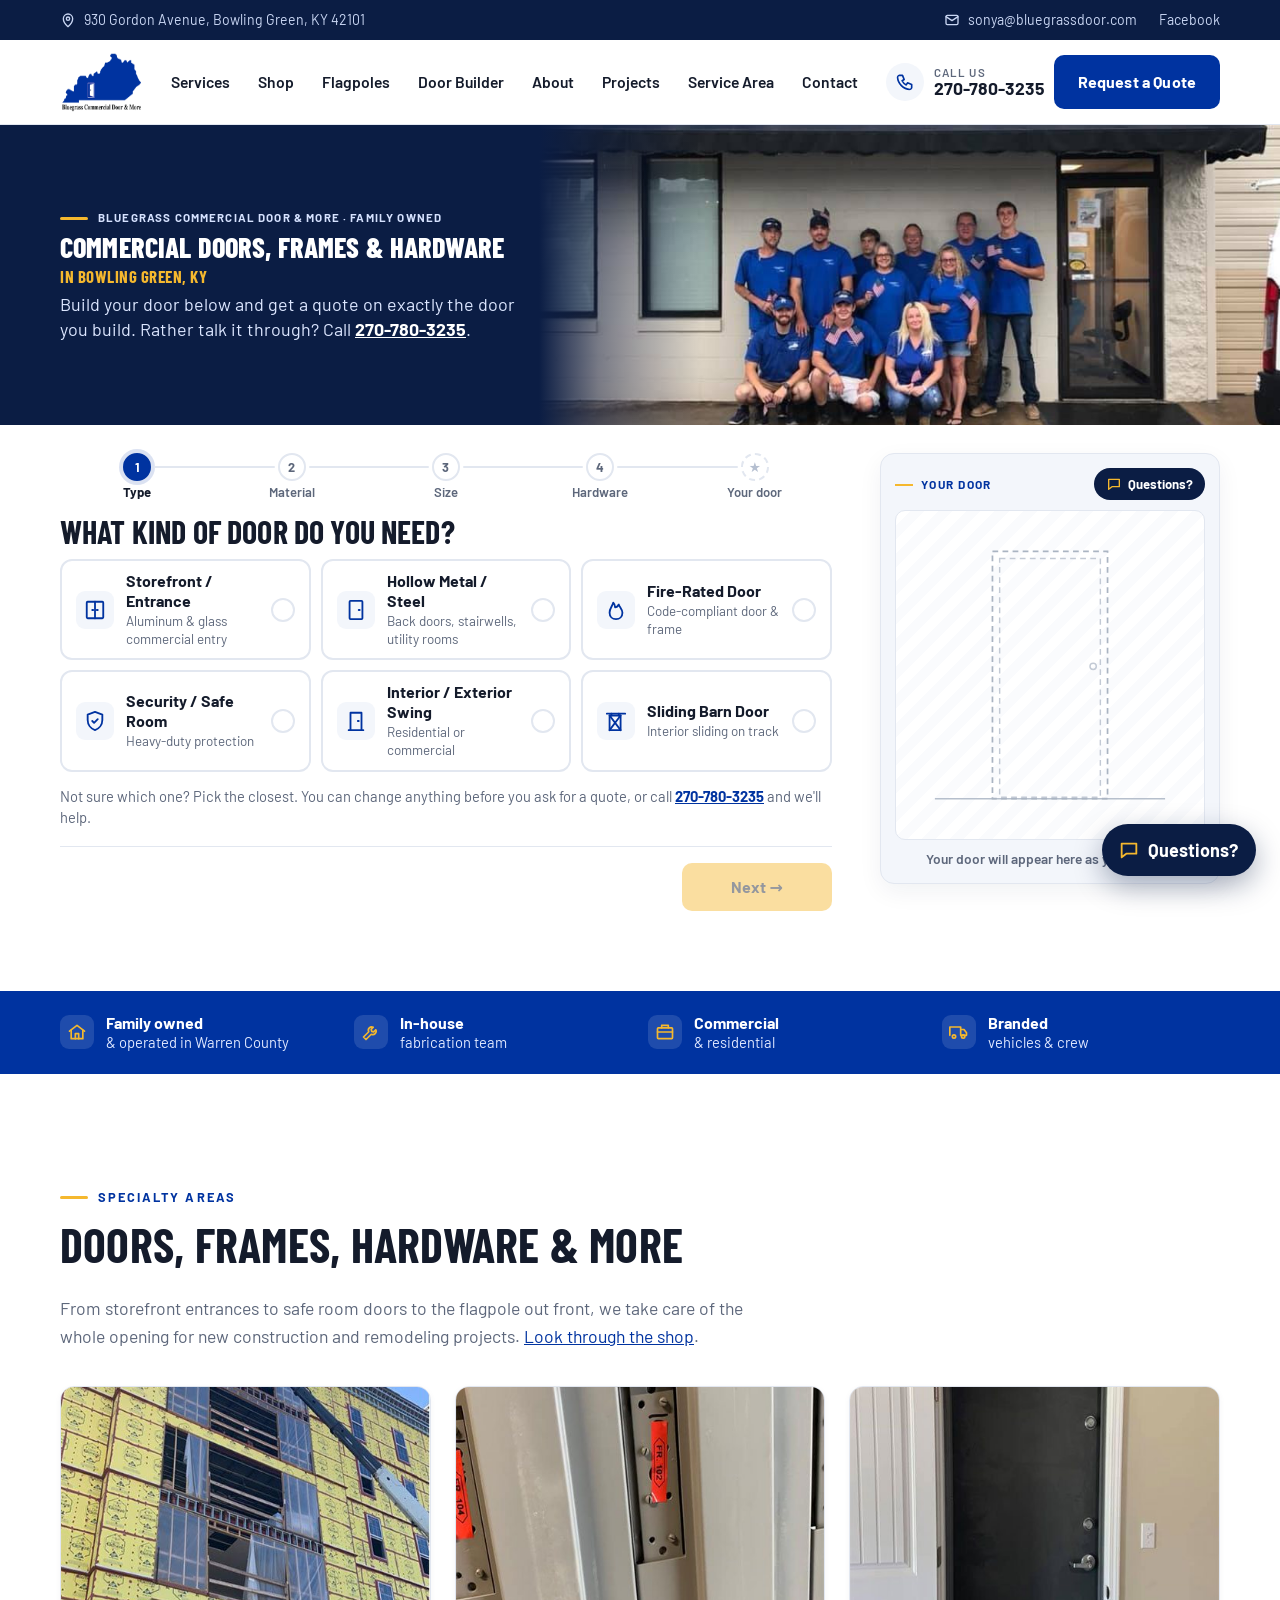
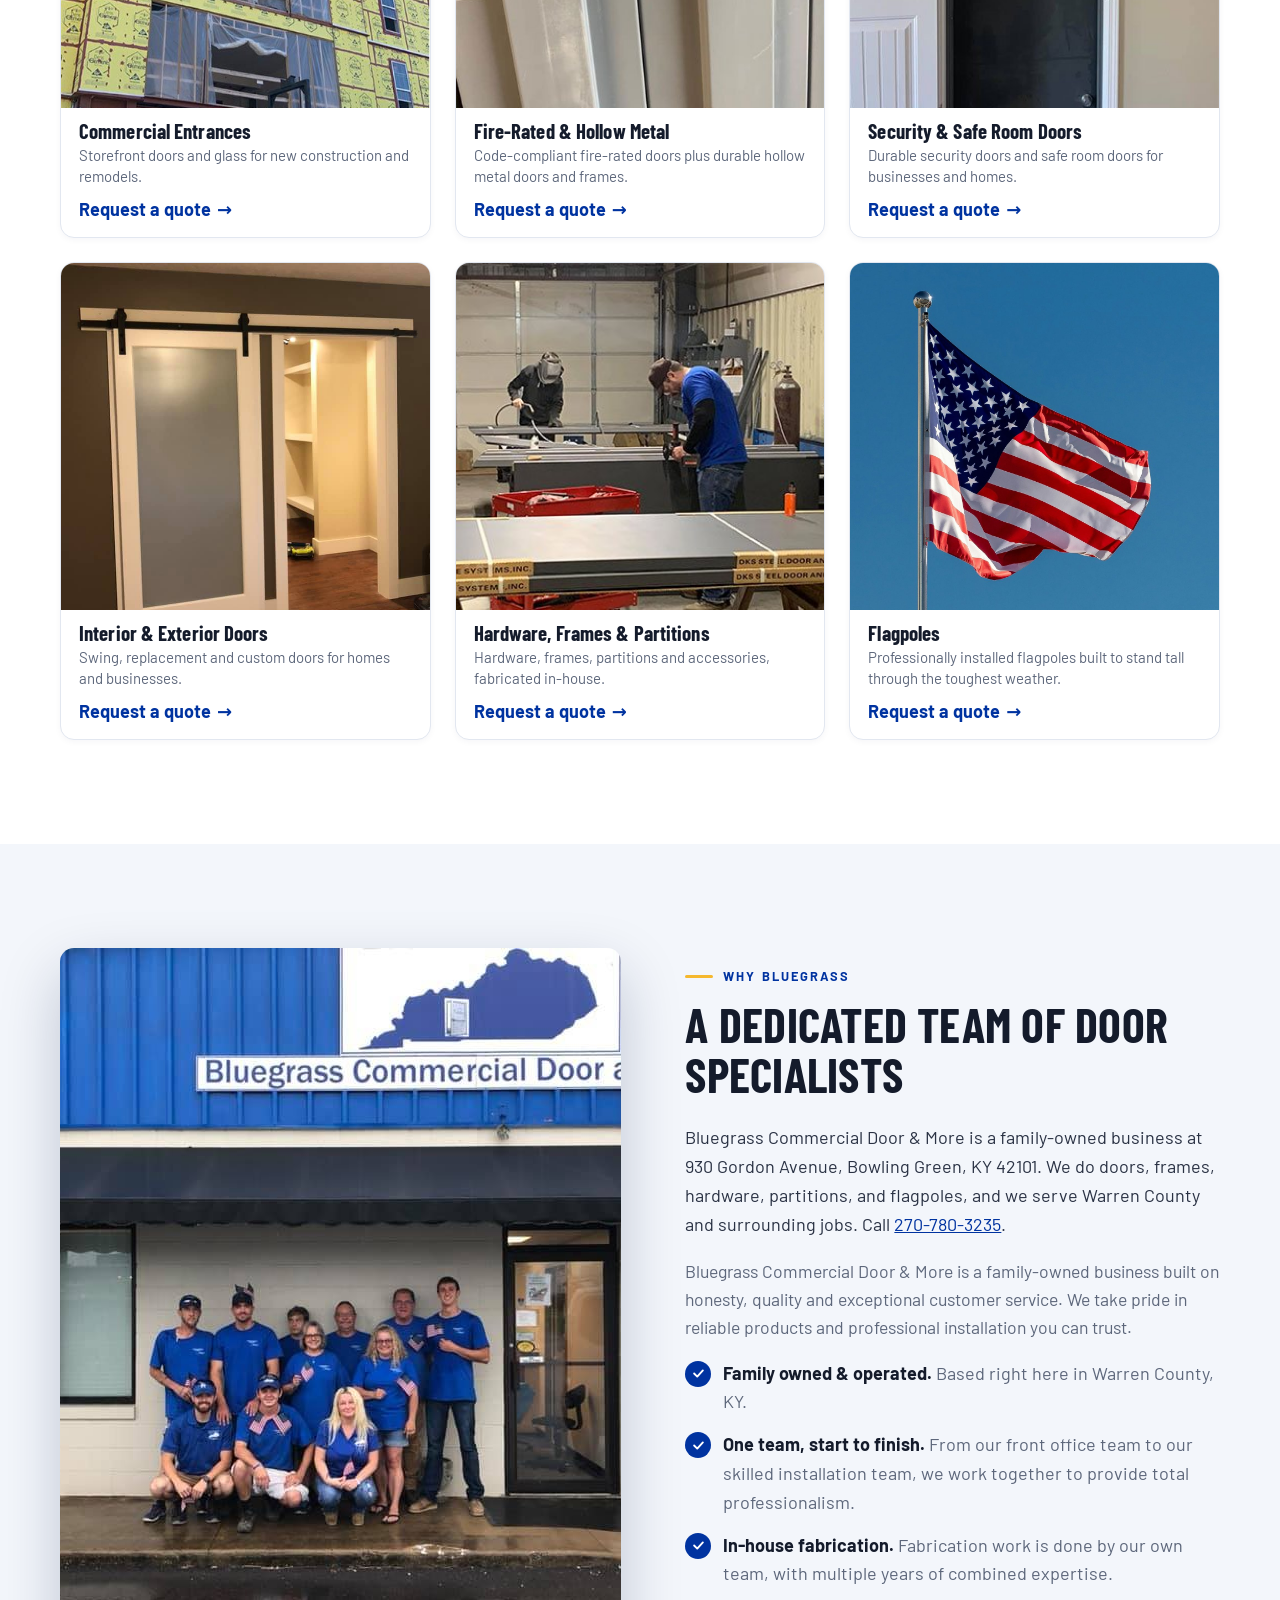
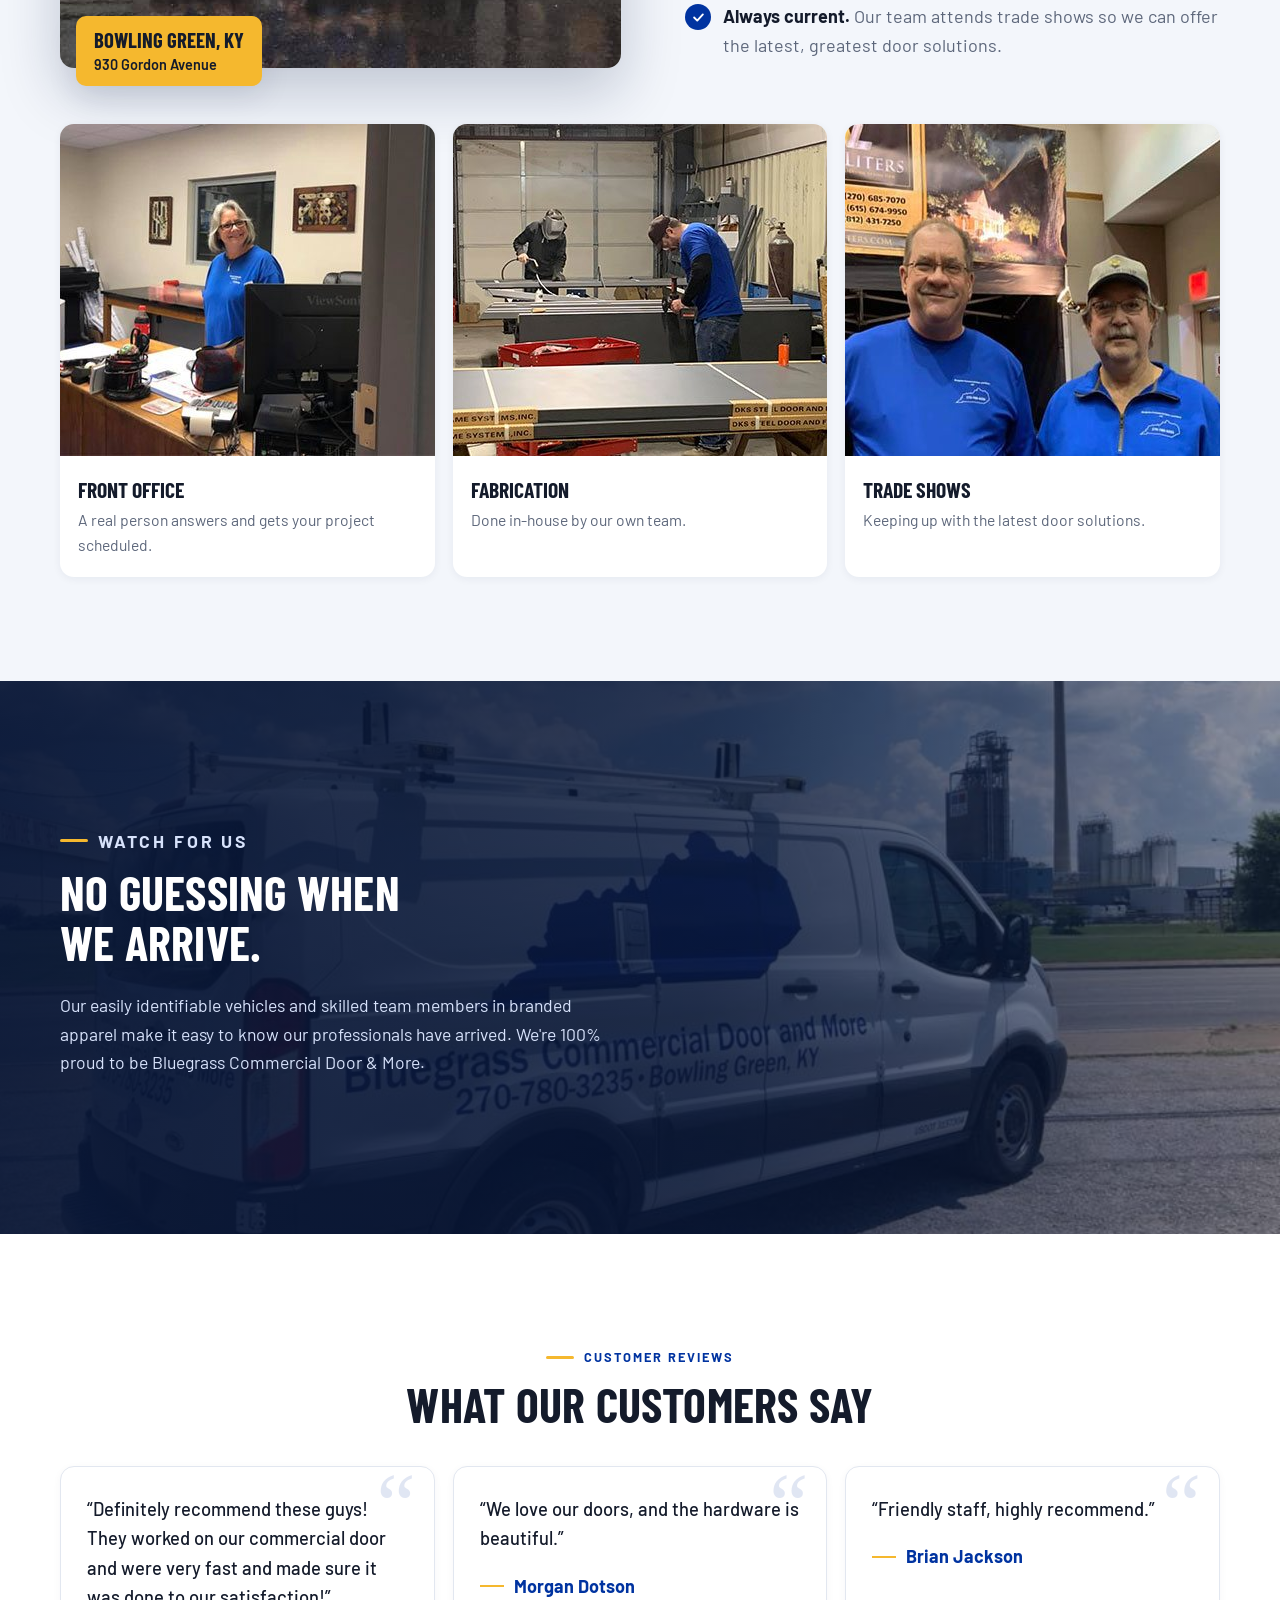
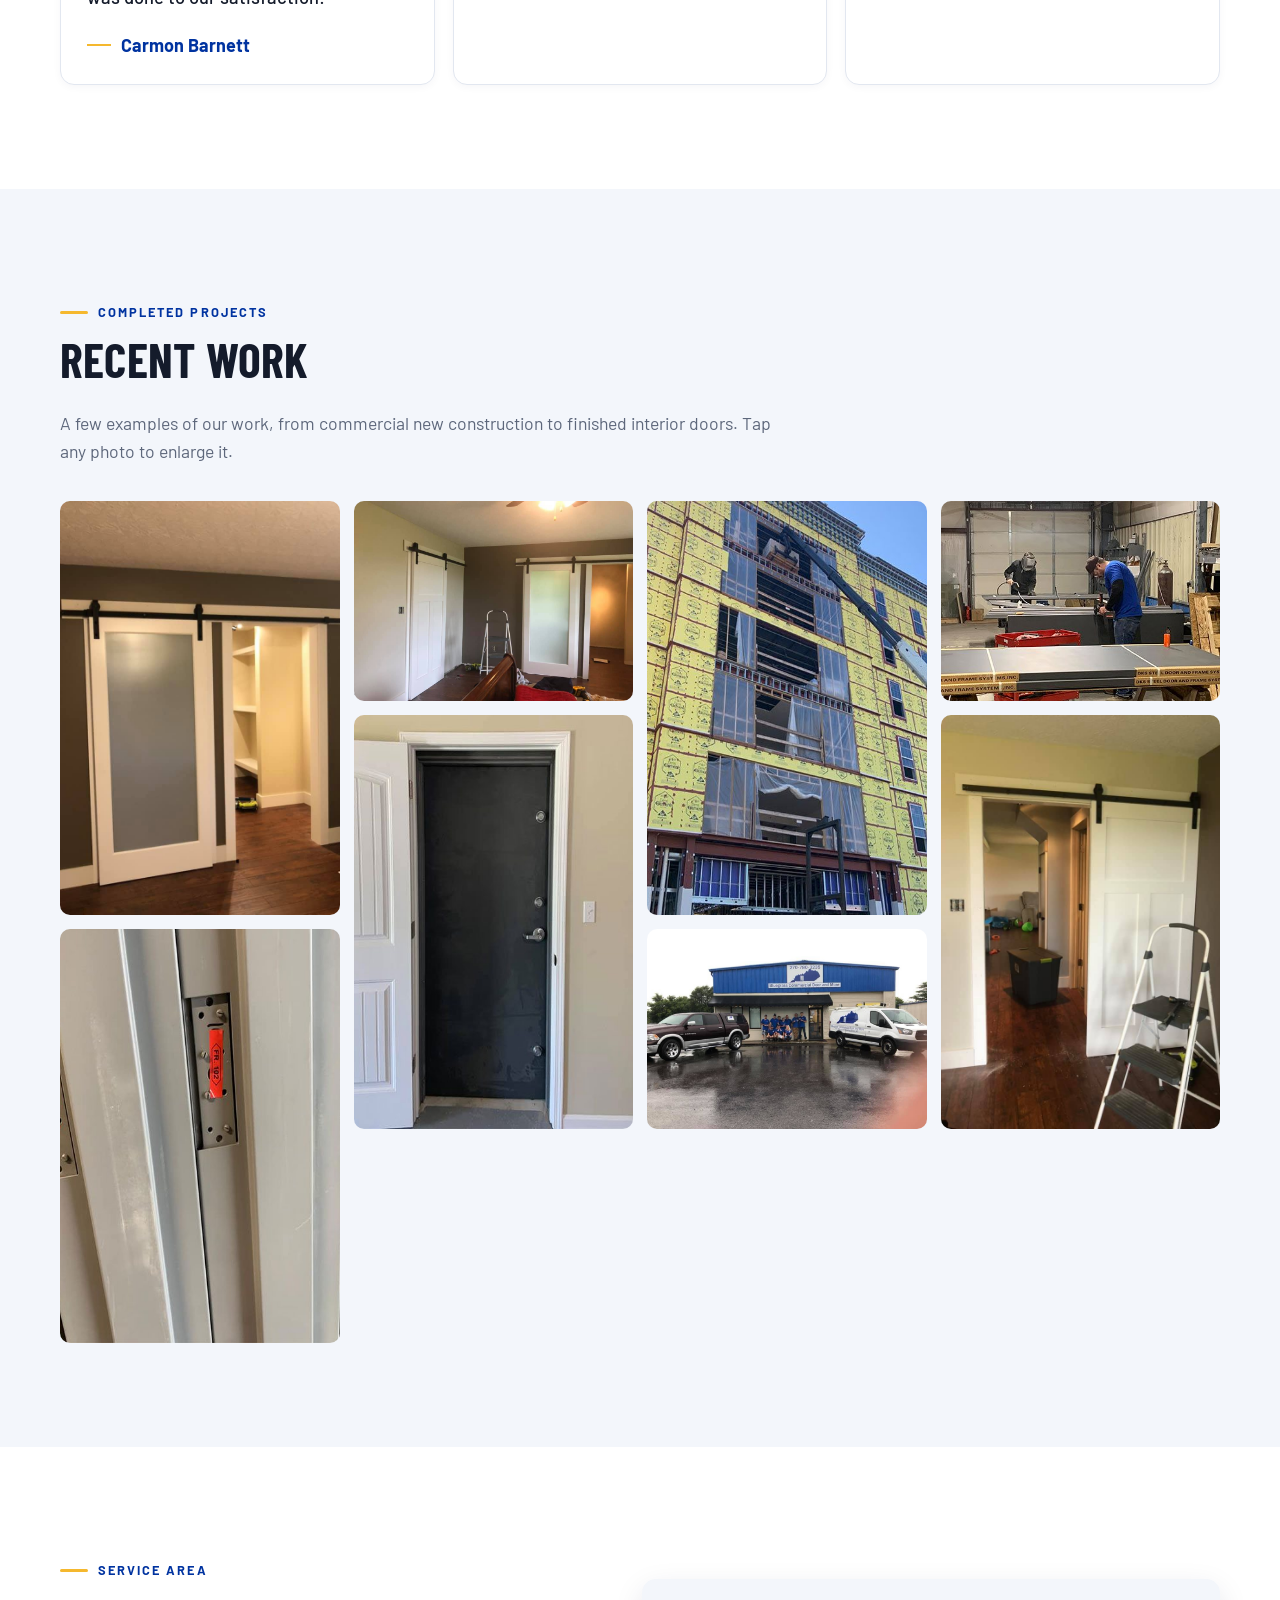
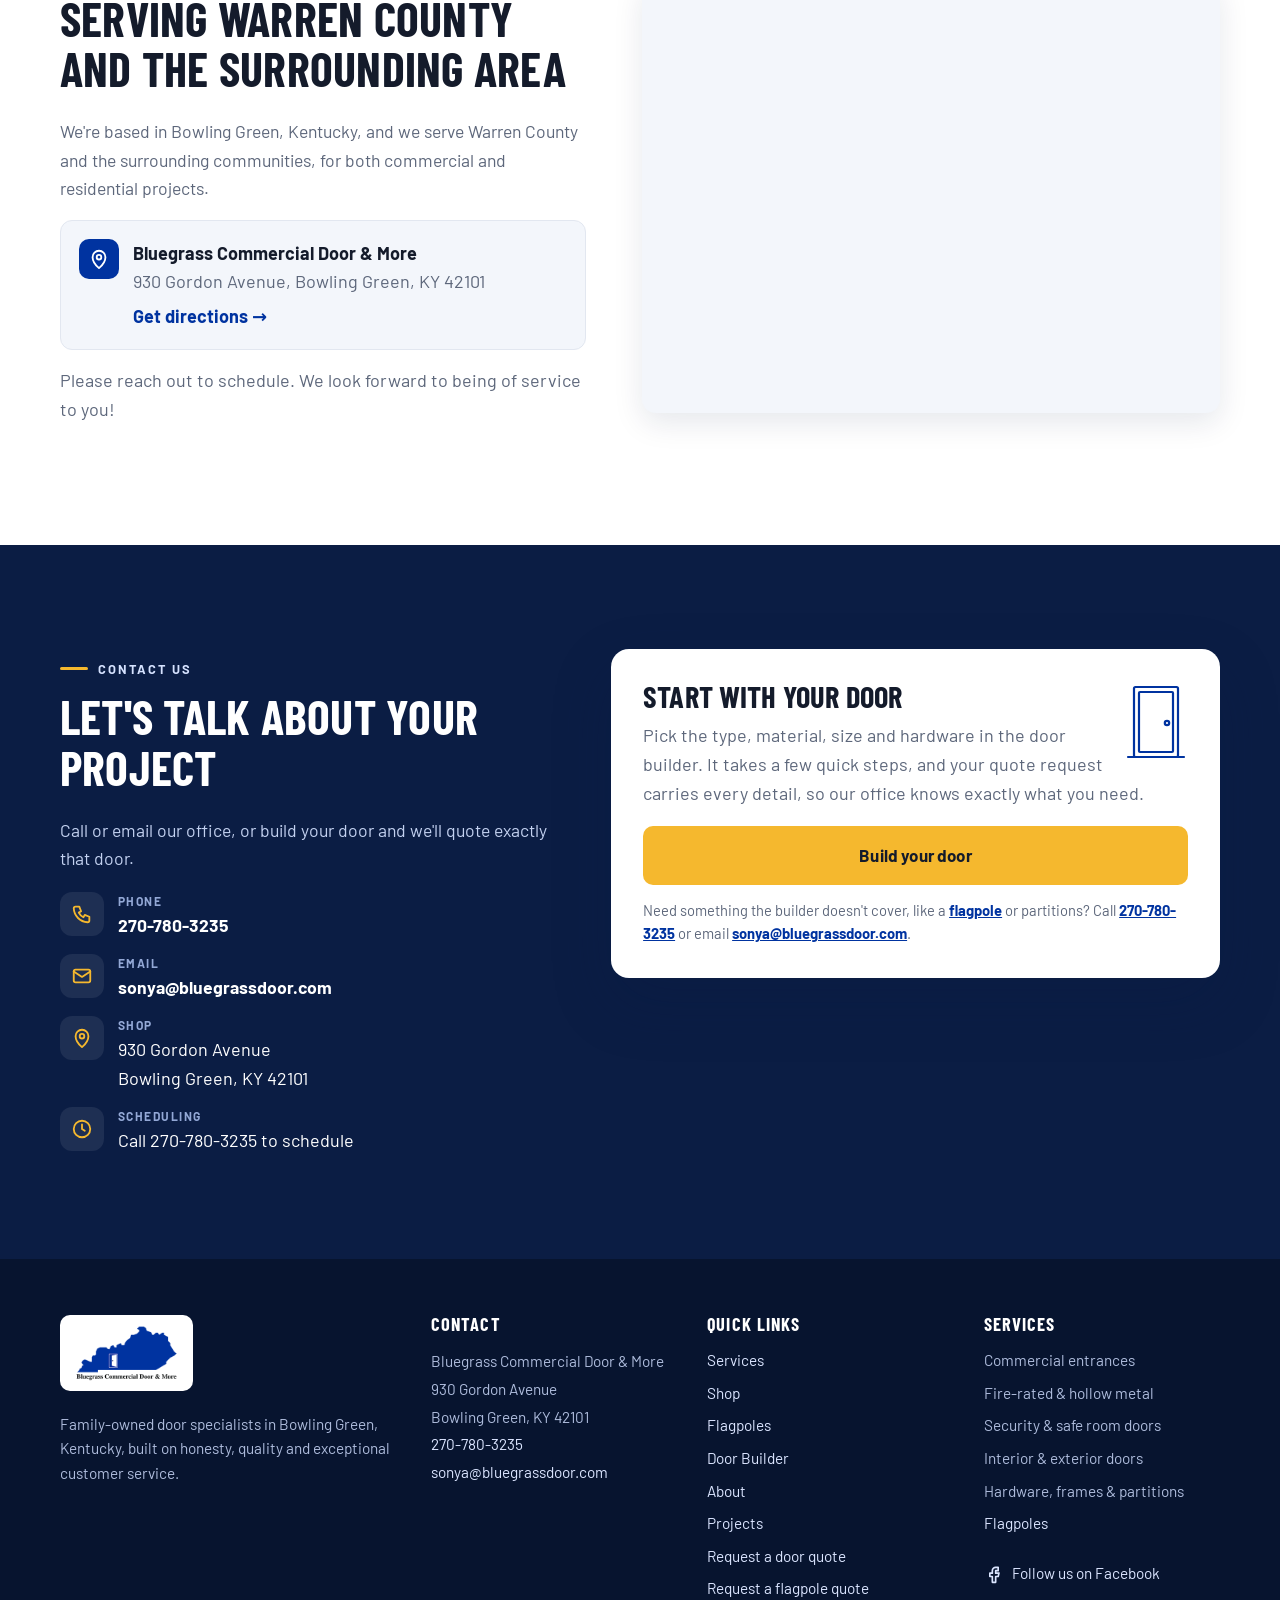
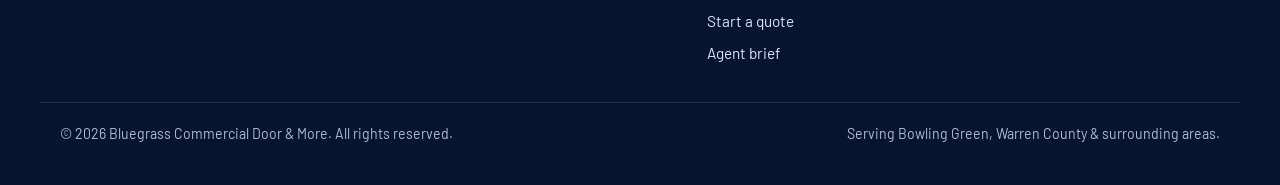
==== commit d8d6b754: "Merge branch 'main' into cursor/header-nowrap-23b1" ====
--- a/index.html
+++ b/index.html
@@ -22,7 +22,7 @@
   <link href="https://fonts.googleapis.com/css2?family=Barlow+Condensed:wght@600;700;800&family=Barlow:wght@400;500;600;700&display=swap" rel="stylesheet">
   <link rel="preload" as="image" href="images/crew-hero-enhanced.jpg" media="(max-width: 1023px)">
   <link rel="preload" as="image" href="images/crew-hero-desktop.jpg" media="(min-width: 1024px)">
-  <link rel="stylesheet" href="styles.css?v=cc13">
+  <link rel="stylesheet" href="styles.css?v=cc14">
   <link rel="stylesheet" href="door-preview.css?v=viz2">
   <link rel="stylesheet" href="door-visualize.css?v=viz2">
   <script type="application/ld+json">
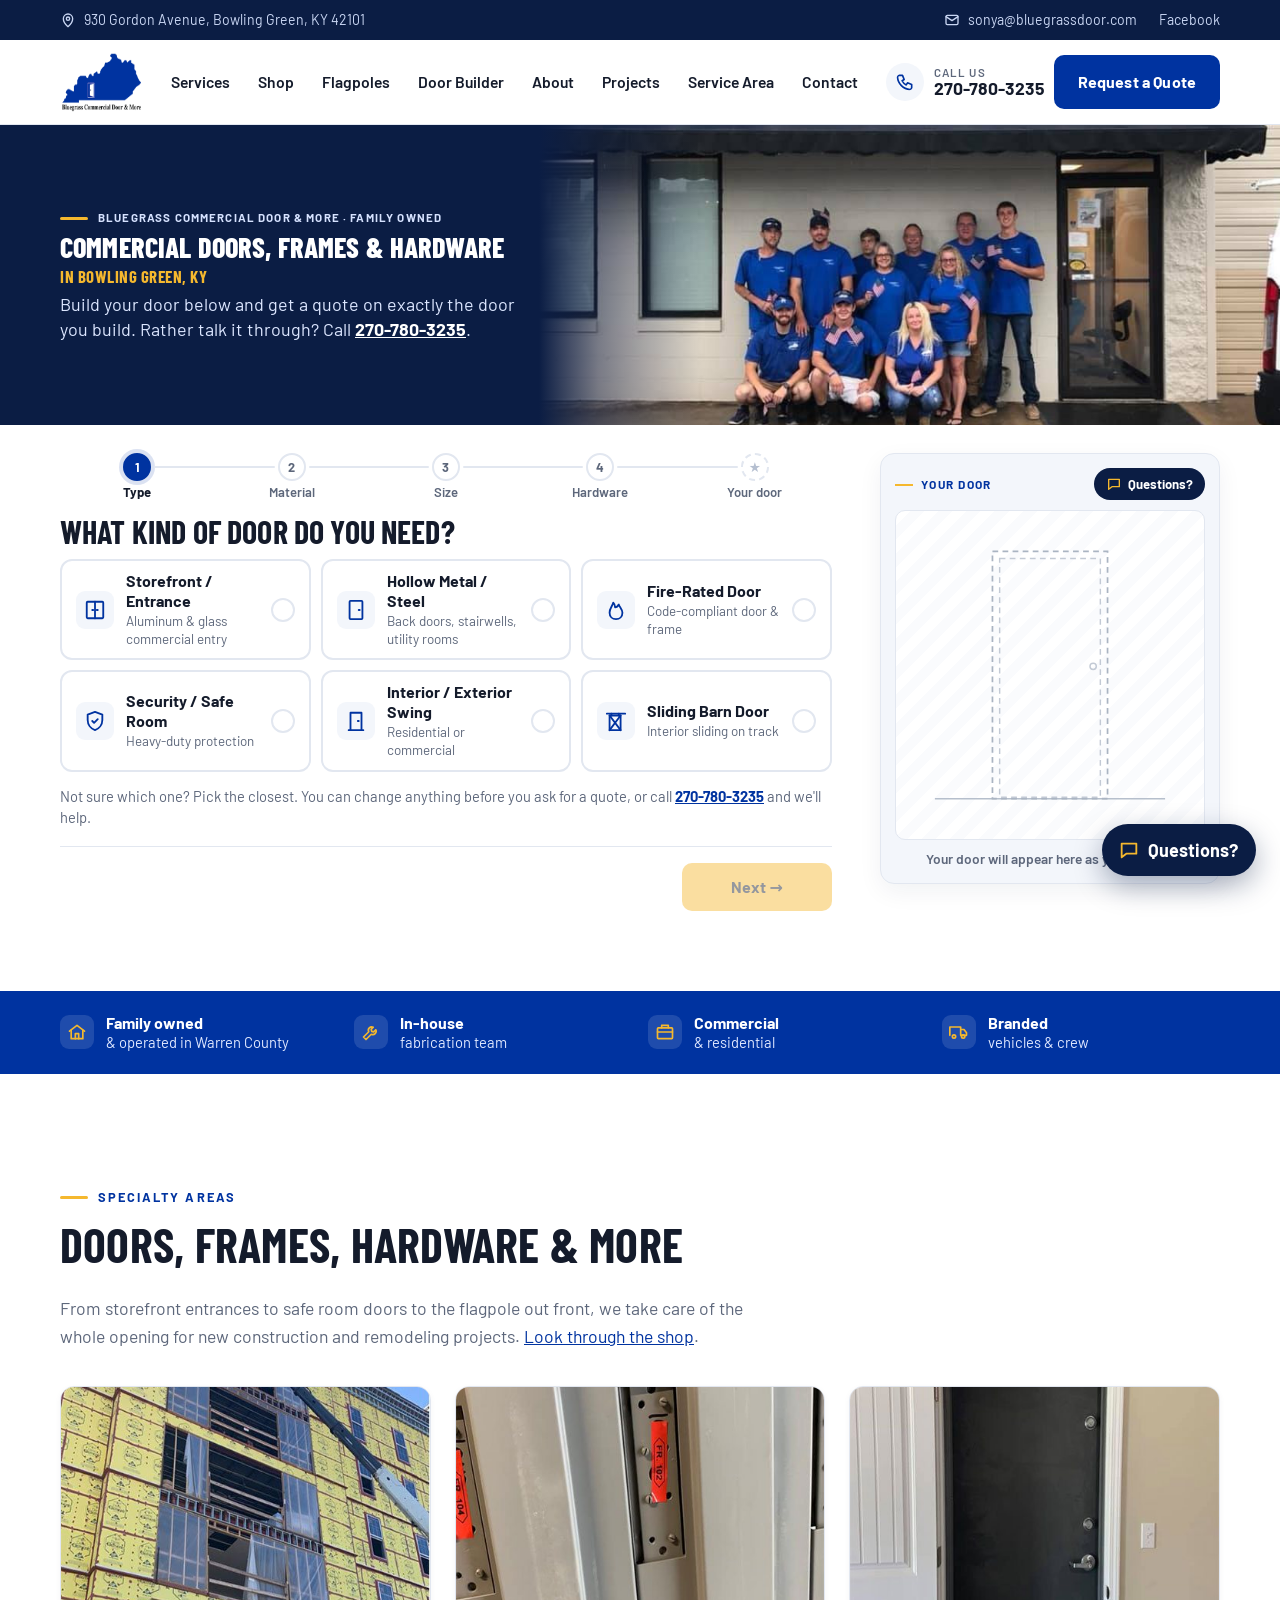
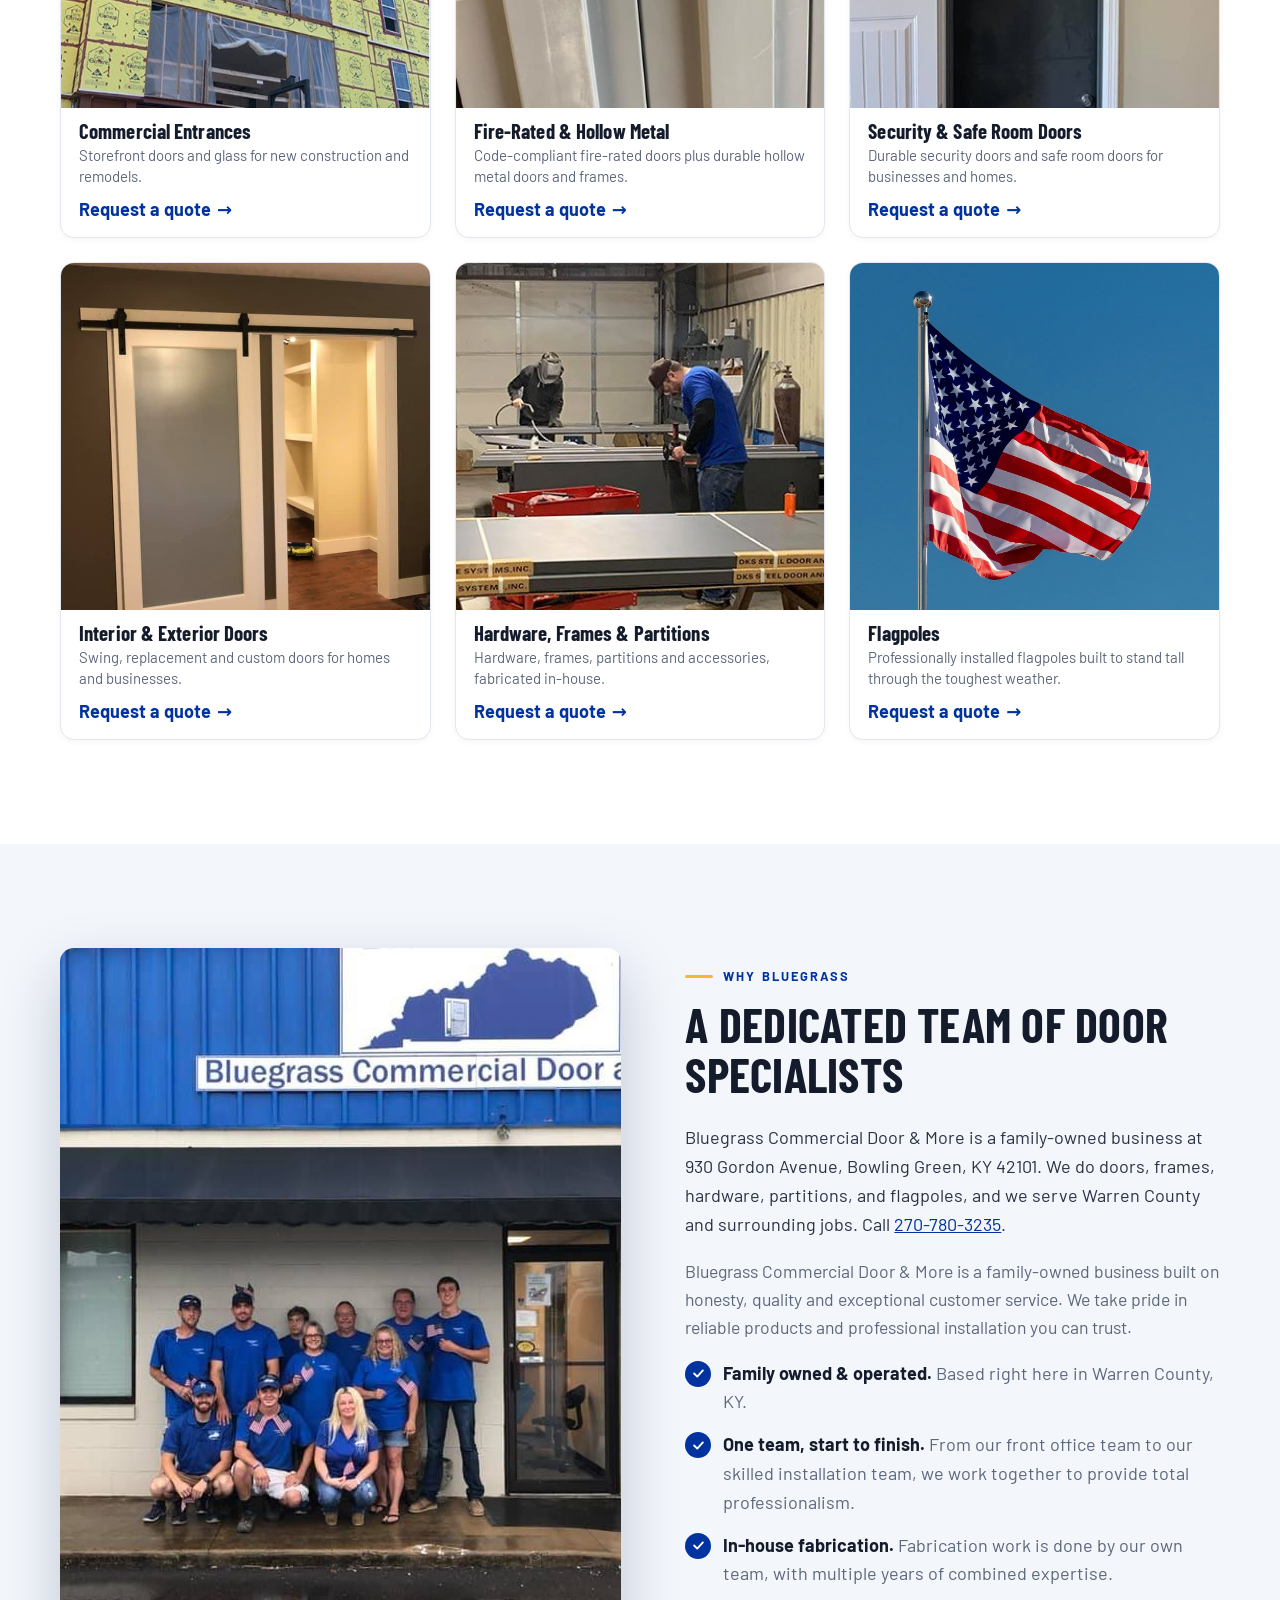
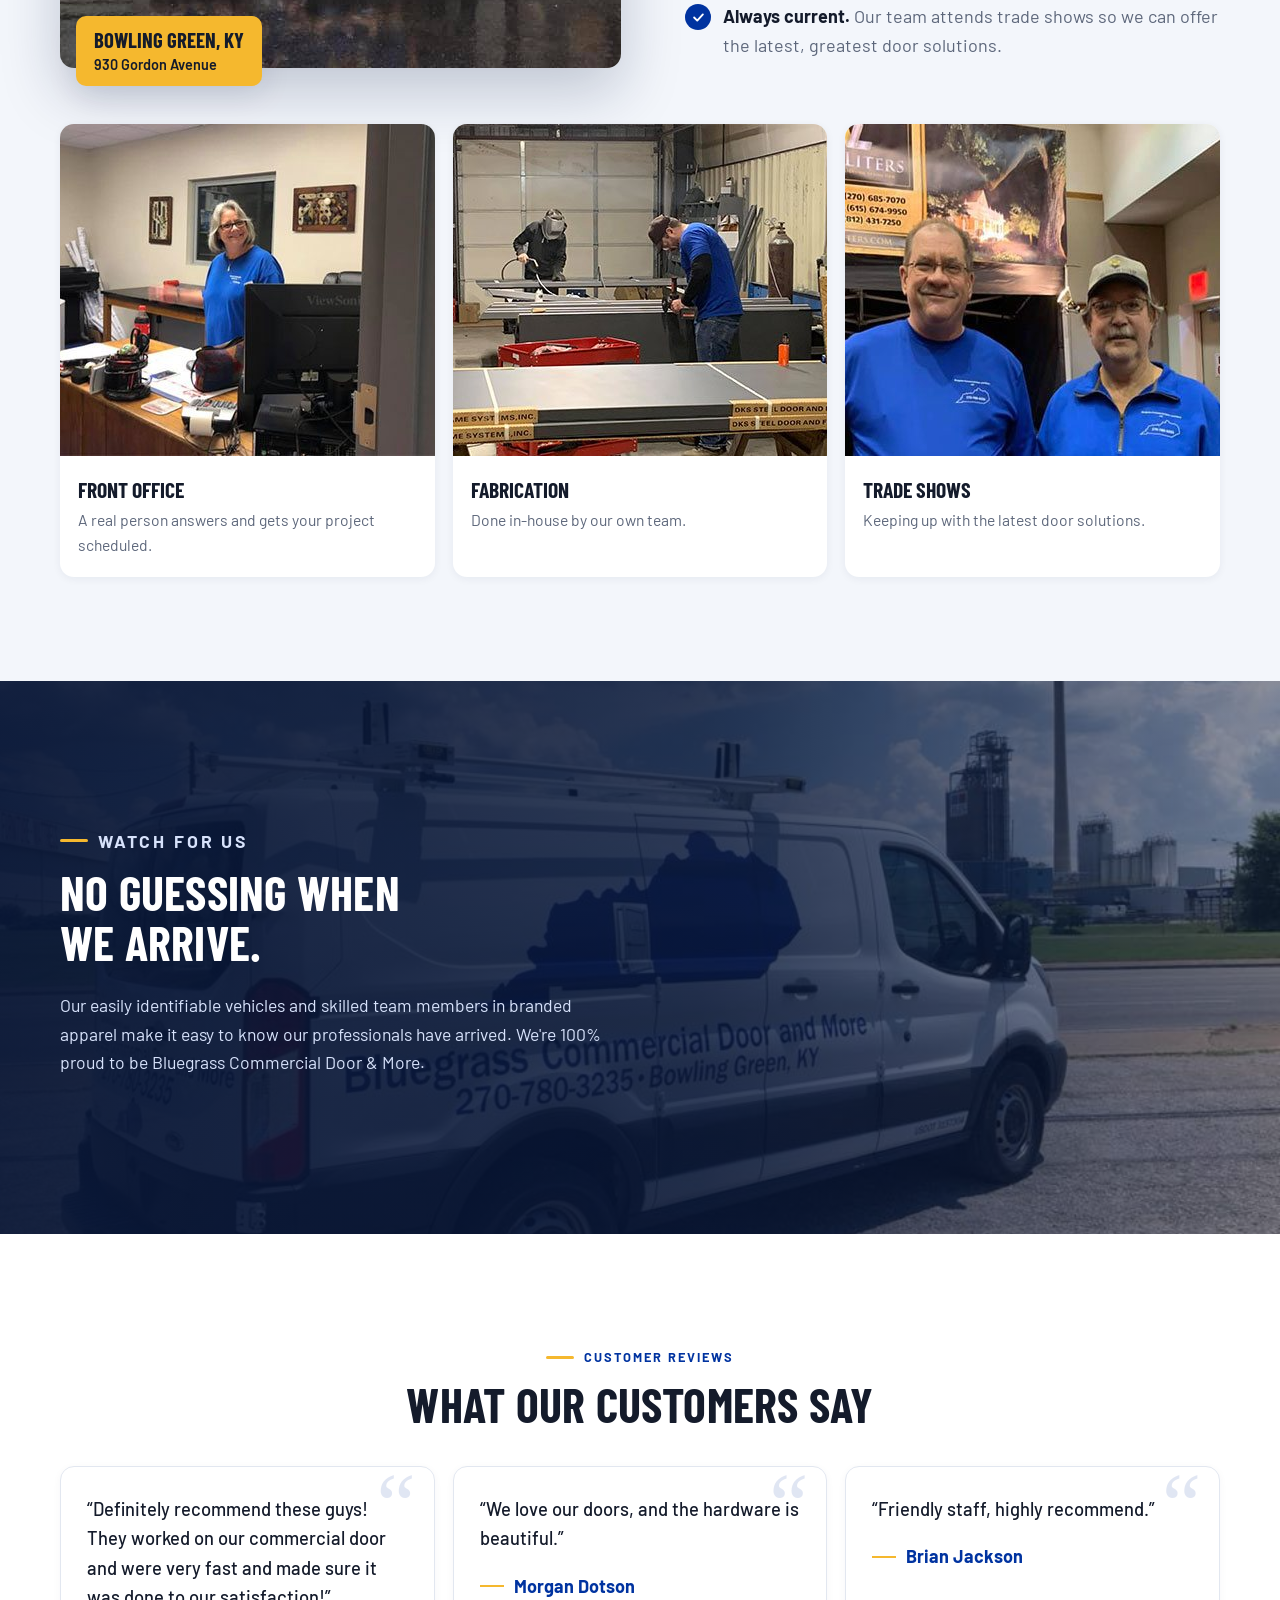
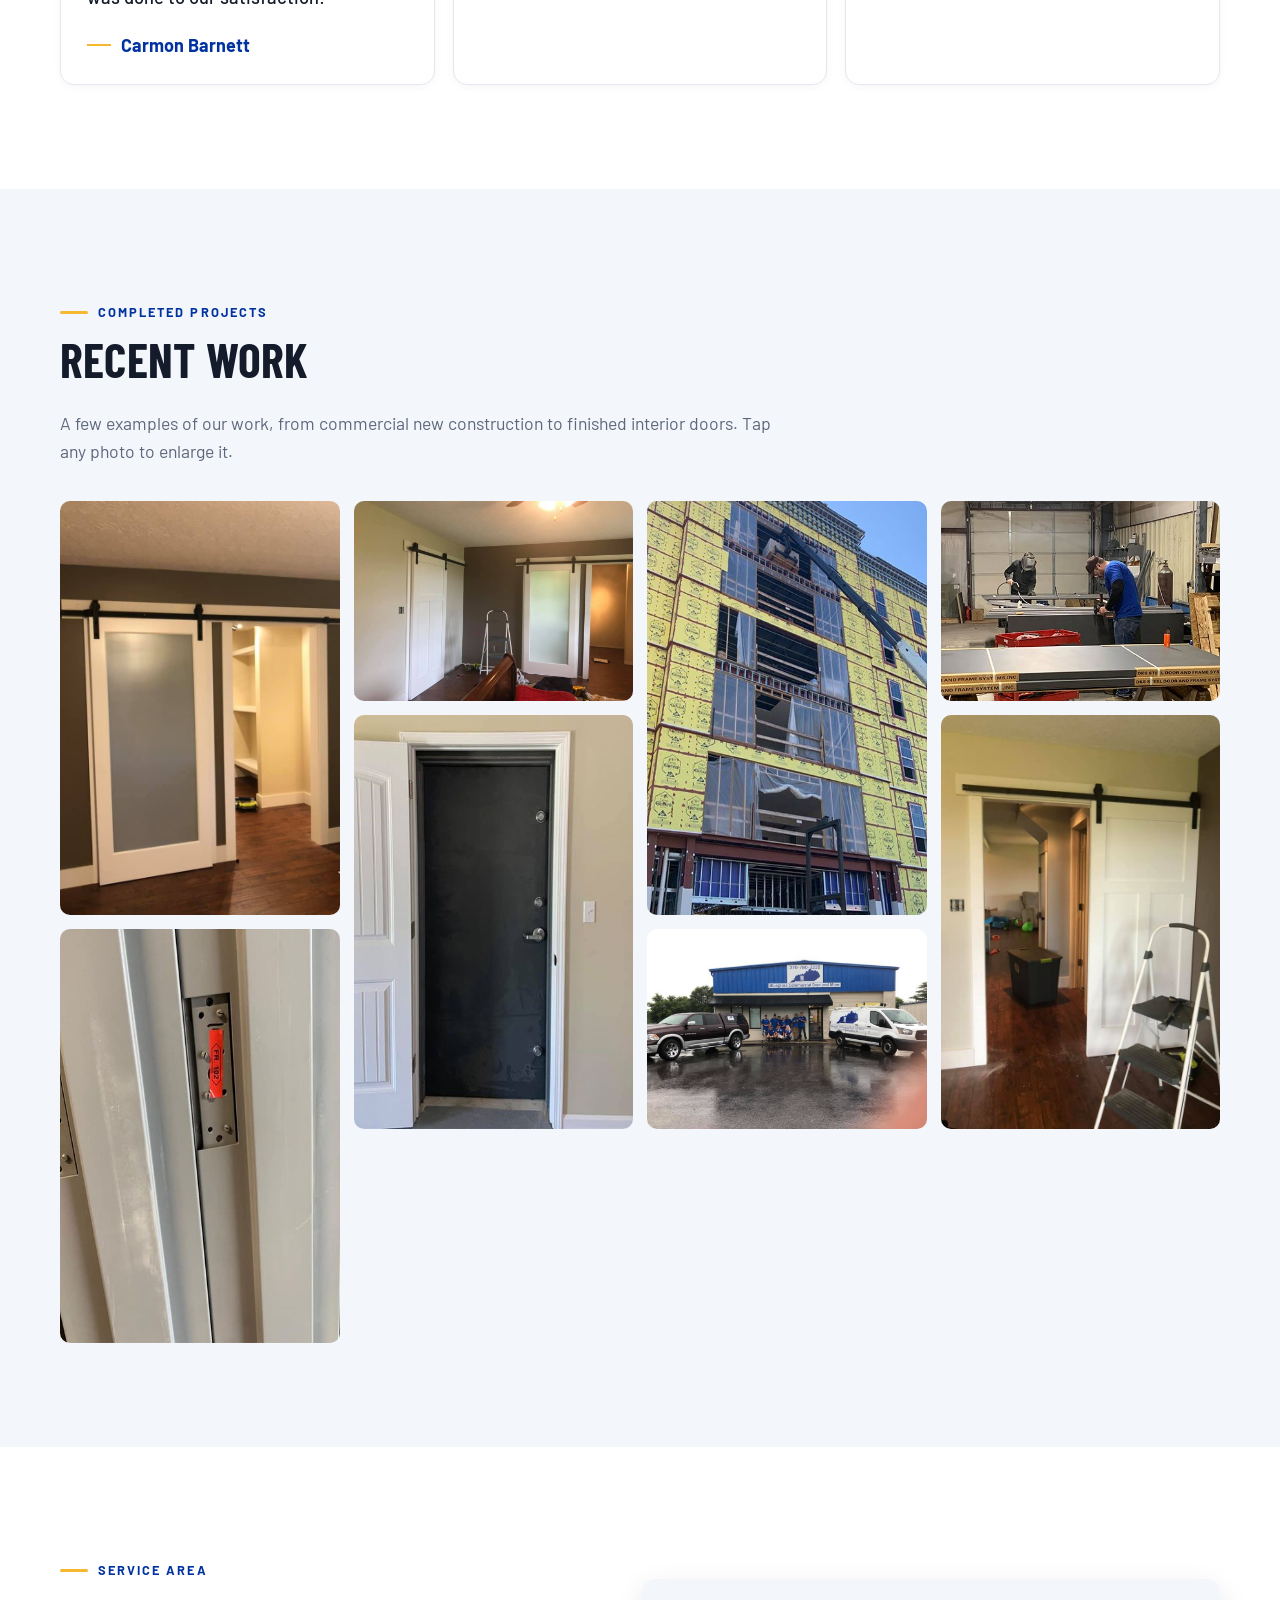
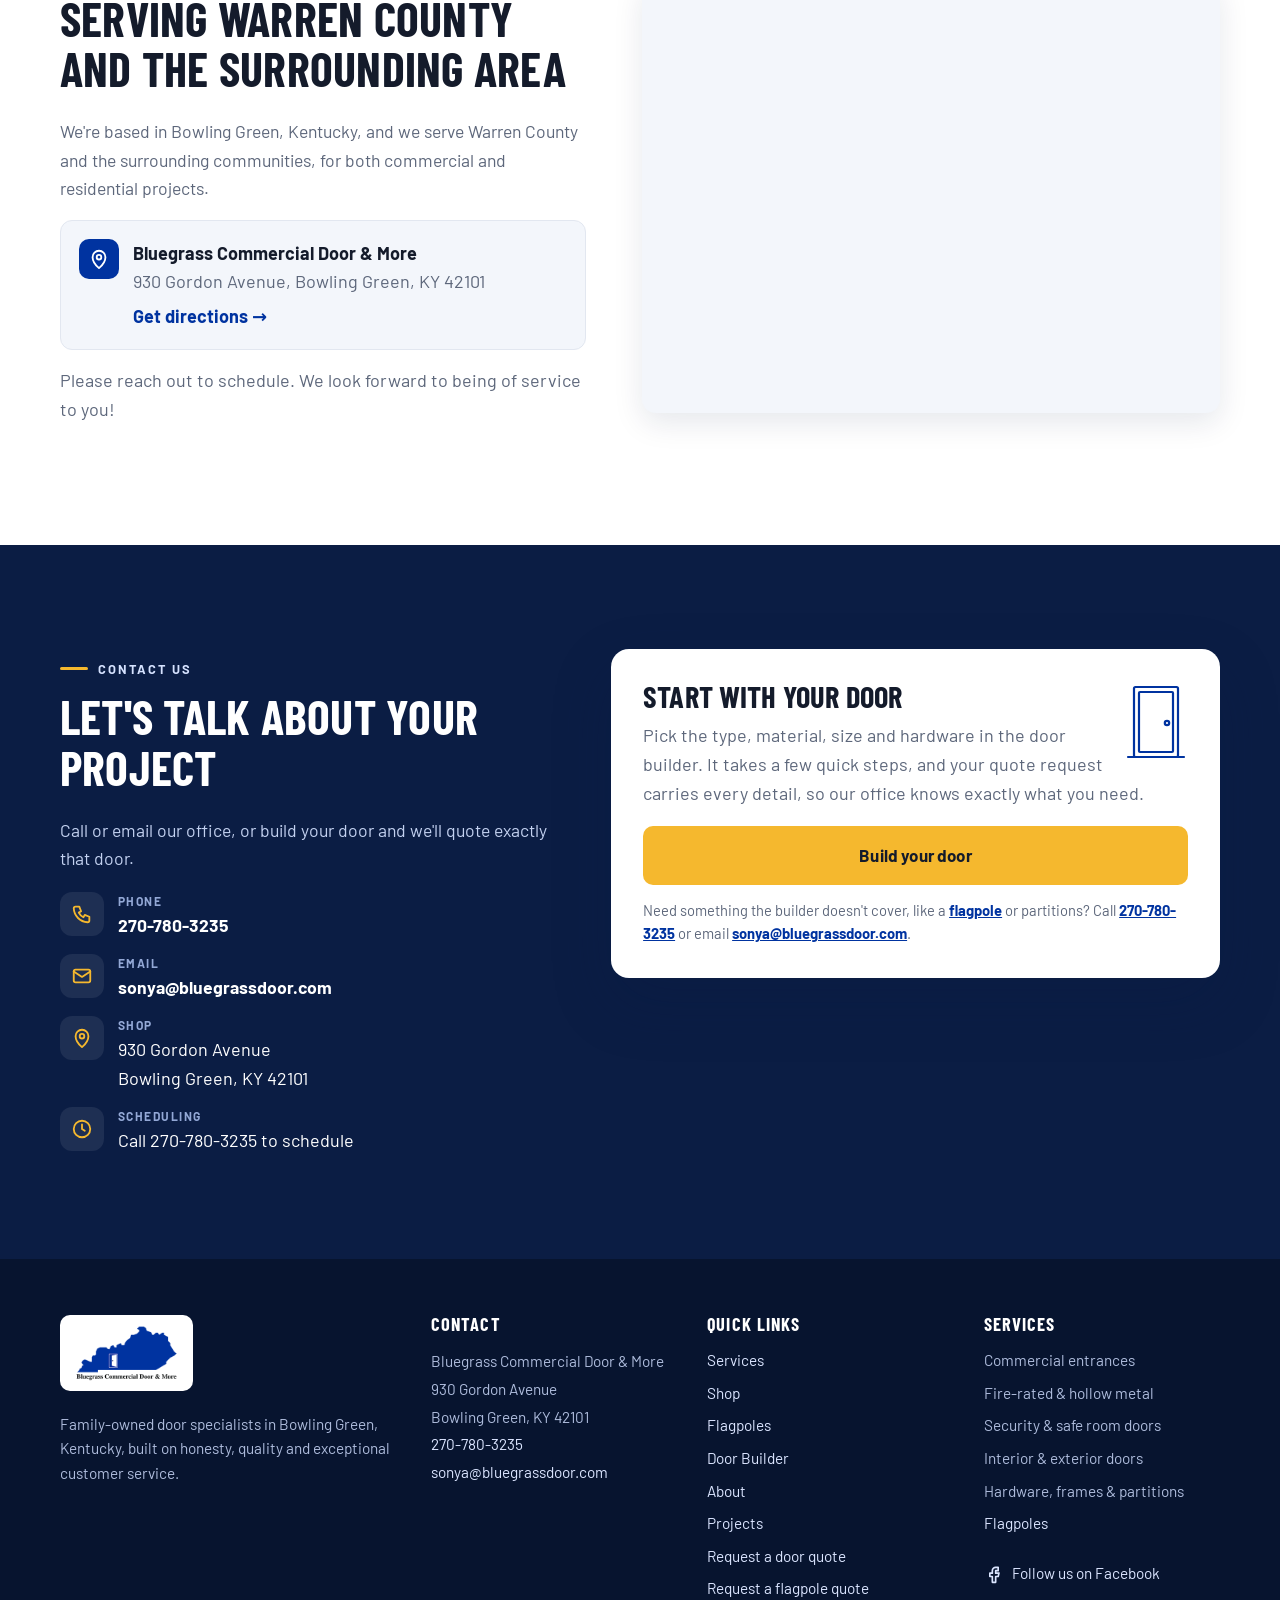
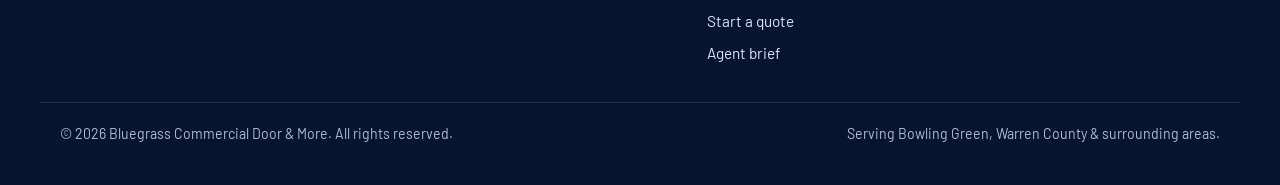
==== commit 87327f1e: "Keep the header stuck, show shop quote adds, and answer a regular door closer from listed hardware. " ====
--- a/index.html
+++ b/index.html
@@ -22,7 +22,7 @@
   <link href="https://fonts.googleapis.com/css2?family=Barlow+Condensed:wght@600;700;800&family=Barlow:wght@400;500;600;700&display=swap" rel="stylesheet">
   <link rel="preload" as="image" href="images/crew-hero-enhanced.jpg" media="(max-width: 1023px)">
   <link rel="preload" as="image" href="images/crew-hero-desktop.jpg" media="(min-width: 1024px)">
-  <link rel="stylesheet" href="styles.css?v=cc14">
+  <link rel="stylesheet" href="styles.css?v=cc15">
   <link rel="stylesheet" href="door-preview.css?v=viz2">
   <link rel="stylesheet" href="door-visualize.css?v=viz2">
   <script type="application/ld+json">
@@ -42,7 +42,7 @@
     }
   }
   </script>
-  <script src="track.js?v=tr2" defer></script>
+  <script src="track.js?v=tr4" defer></script>
 </head>
 <body>
   <a class="skip" href="#main">Skip to content</a>
@@ -103,6 +103,7 @@
   </header>
 
   <main id="main">
+    <p class="shop-list-note" id="shop-list-note" hidden></p>
     <!-- OPENING: crew photo, then the door builder -->
     <section class="hb" id="builder" aria-labelledby="hero-title">
       <div class="hb__band">
@@ -143,10 +144,11 @@
               <p class="builder__hint">Not sure? Pick &ldquo;Not sure&rdquo; and we'll measure.</p>
               <div class="opts" data-field="size" role="radiogroup" aria-label="Size"></div>
               <div class="custom-size" id="custom-size" hidden>
-                <label>Width (inches)<input type="number" inputmode="numeric" min="12" max="240" id="size-w" placeholder="36"></label>
+                <label>Width (inches)<input type="number" inputmode="numeric" min="12" max="240" id="size-w" placeholder="36" aria-describedby="size-err"></label>
                 <span aria-hidden="true">&times;</span>
-                <label>Height (inches)<input type="number" inputmode="numeric" min="12" max="240" id="size-h" placeholder="84"></label>
+                <label>Height (inches)<input type="number" inputmode="numeric" min="12" max="240" id="size-h" placeholder="84" aria-describedby="size-err"></label>
                 <input type="hidden" id="size-q" value="1">
+                <p class="field__err" id="size-err">Enter a width and a height from 12 to 240 inches.</p>
               </div>
             </div>
             <div class="builder__panel" data-step="4" hidden>
@@ -676,10 +678,10 @@
   </div>
 
   <script src="door-preview.js?v=dim2"></script>
-  <script src="builder-rules.js?v=viz1"></script>
-  <script src="door-spec.js?v=spec2"></script>
+  <script src="builder-rules.js?v=viz2"></script>
+  <script src="door-spec.js?v=spec3"></script>
   <script src="code-checks.js?v=cc2"></script>
-  <script src="app.js?v=cc7"></script>
+  <script src="app.js?v=cc8"></script>
   <script src="chat-place.js?v=cp2"></script>
   <script src="door-visualize.js?v=viz2"></script>
 </body>
--- a/styles.css
+++ b/styles.css
@@ -22,8 +22,8 @@
 }
 *, *::before, *::after { box-sizing: border-box; }
 [hidden] { display: none !important; }
-html { scroll-behavior: smooth; -webkit-text-size-adjust: 100%; overflow-x: clip; }
-body { margin: 0; font-family: var(--body); font-size: 17px; line-height: 1.6; color: var(--text); background: var(--white); -webkit-font-smoothing: antialiased; overflow-x: hidden; }
+html { scroll-behavior: smooth; -webkit-text-size-adjust: 100%; overflow-x: clip; overflow-y: visible; }
+body { margin: 0; font-family: var(--body); font-size: 17px; line-height: 1.6; color: var(--text); background: var(--white); -webkit-font-smoothing: antialiased; overflow-x: clip; overflow-y: visible; }
 img { max-width: 100%; display: block; }
 a { color: var(--blue); }
 h1, h2, h3, h4 { font-family: var(--head); color: var(--ink); line-height: 1.05; margin: 0 0 .5em; letter-spacing: .005em; }
@@ -36,7 +36,13 @@
 .skip:focus { top: 12px; }
 :focus-visible { outline: 3px solid var(--amber); outline-offset: 2px; }
 .wrap { width: 100%; max-width: 1200px; margin: 0 auto; padding: 0 20px; }
+.shop-list-note { margin: 0; padding: 10px 20px; background: #fff8e8; border-bottom: 1px solid #f0d48a; font-size: .95rem; text-align: center; }
+.shop-list-note a { font-weight: 700; }
 [id] { scroll-margin-top: calc(var(--header-h) + 12px); }
+/* Phones: #about and #contact were landing about 14px past the heading. */
+@media (max-width: 1023px) {
+  [id] { scroll-margin-top: calc(var(--header-h) + 26px); }
+}
 
 /* Buttons */
 .btn { display: inline-flex; align-items: center; justify-content: center; gap: 10px; min-height: 48px; padding: 12px 22px; border-radius: 10px; border: 2px solid transparent; font-family: var(--body); font-size: 1rem; font-weight: 700; letter-spacing: .01em; text-decoration: none; cursor: pointer; transition: background .2s, color .2s, border-color .2s, transform .2s, box-shadow .2s; }
@@ -284,6 +290,7 @@
 .custom-size label { display: grid; gap: 6px; font-weight: 600; font-size: .9rem; flex: 1 1 110px; }
 .custom-size > span { padding-bottom: 14px; color: var(--muted); }
 .custom-size input { width: 100%; }
+#size-err.is-on { display: block; flex: 1 1 100%; }
 /* Builder: compatibility states (builder-rules.js) */
 .opt.is-disabled { background: #f6f7f9; border-style: dashed; border-color: #d5dbe5; cursor: not-allowed; }
 .opt.is-disabled:hover { border-color: #c4ccd9; }
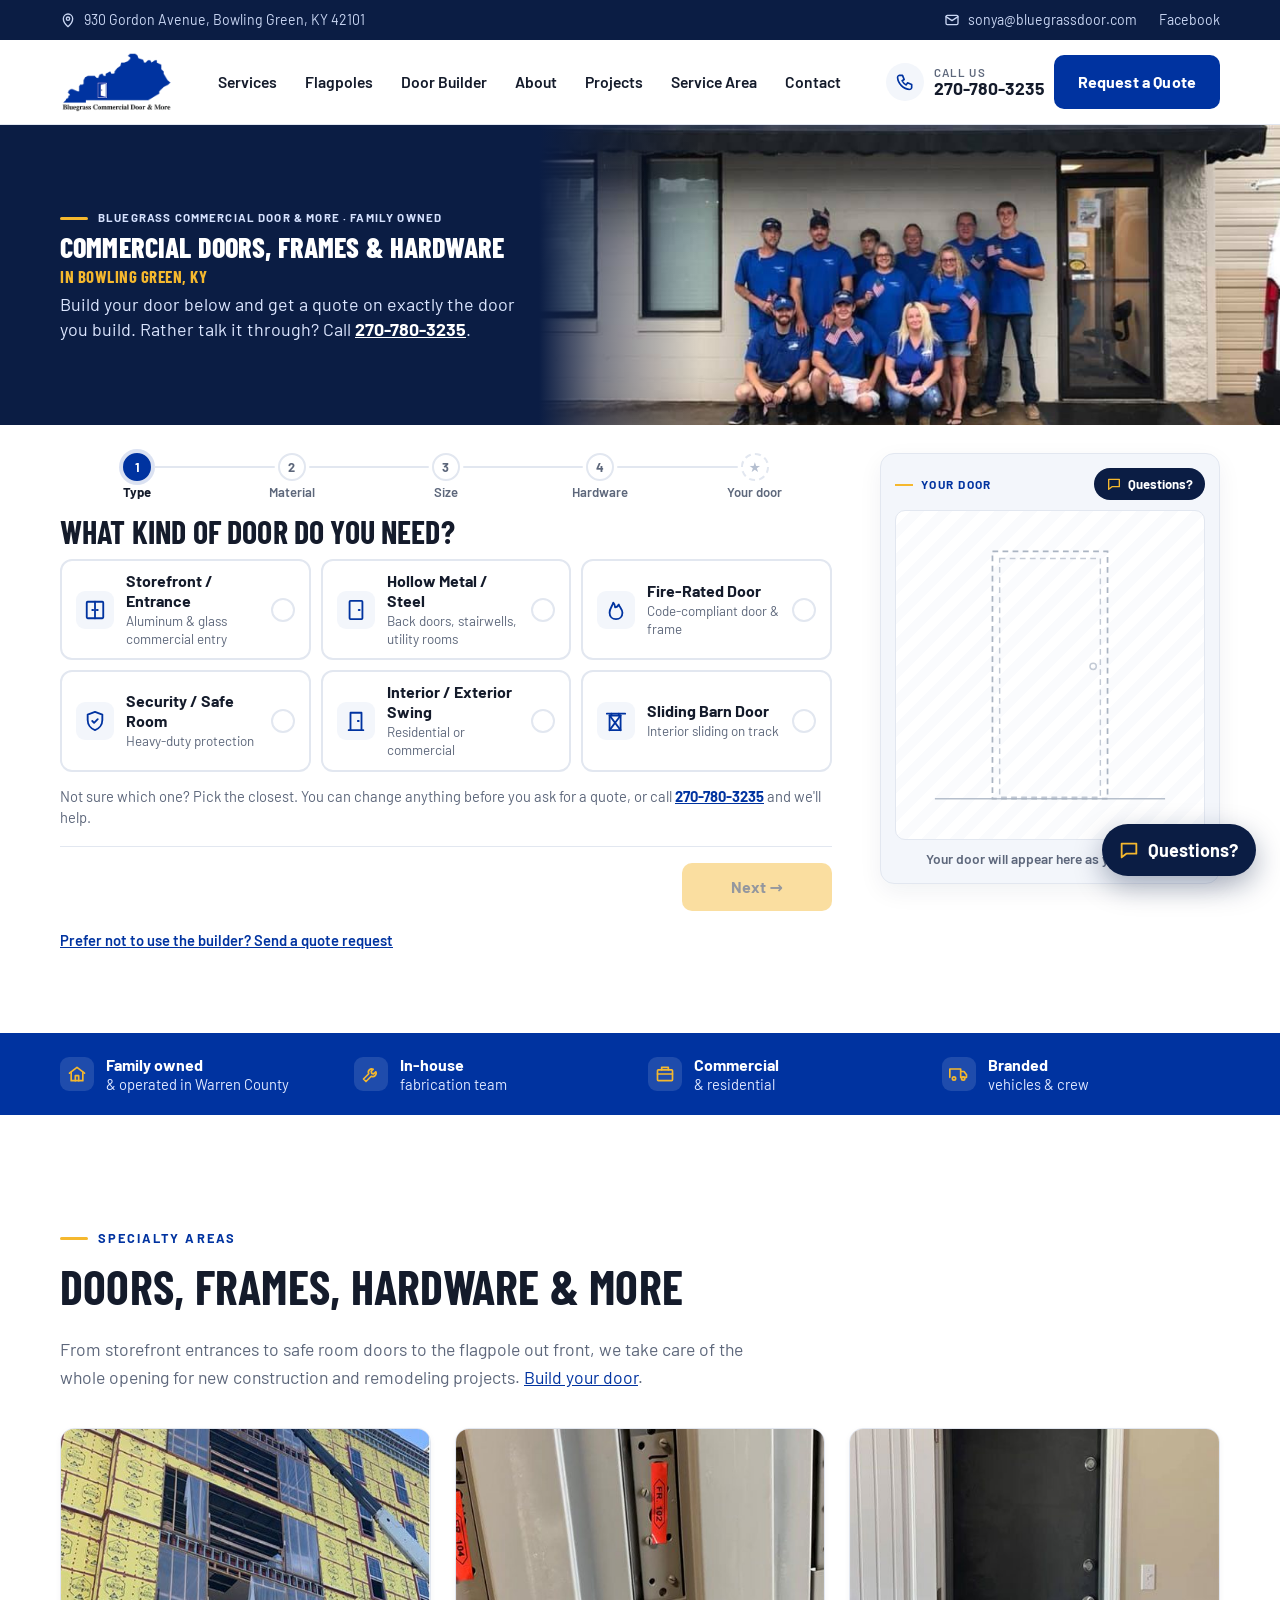
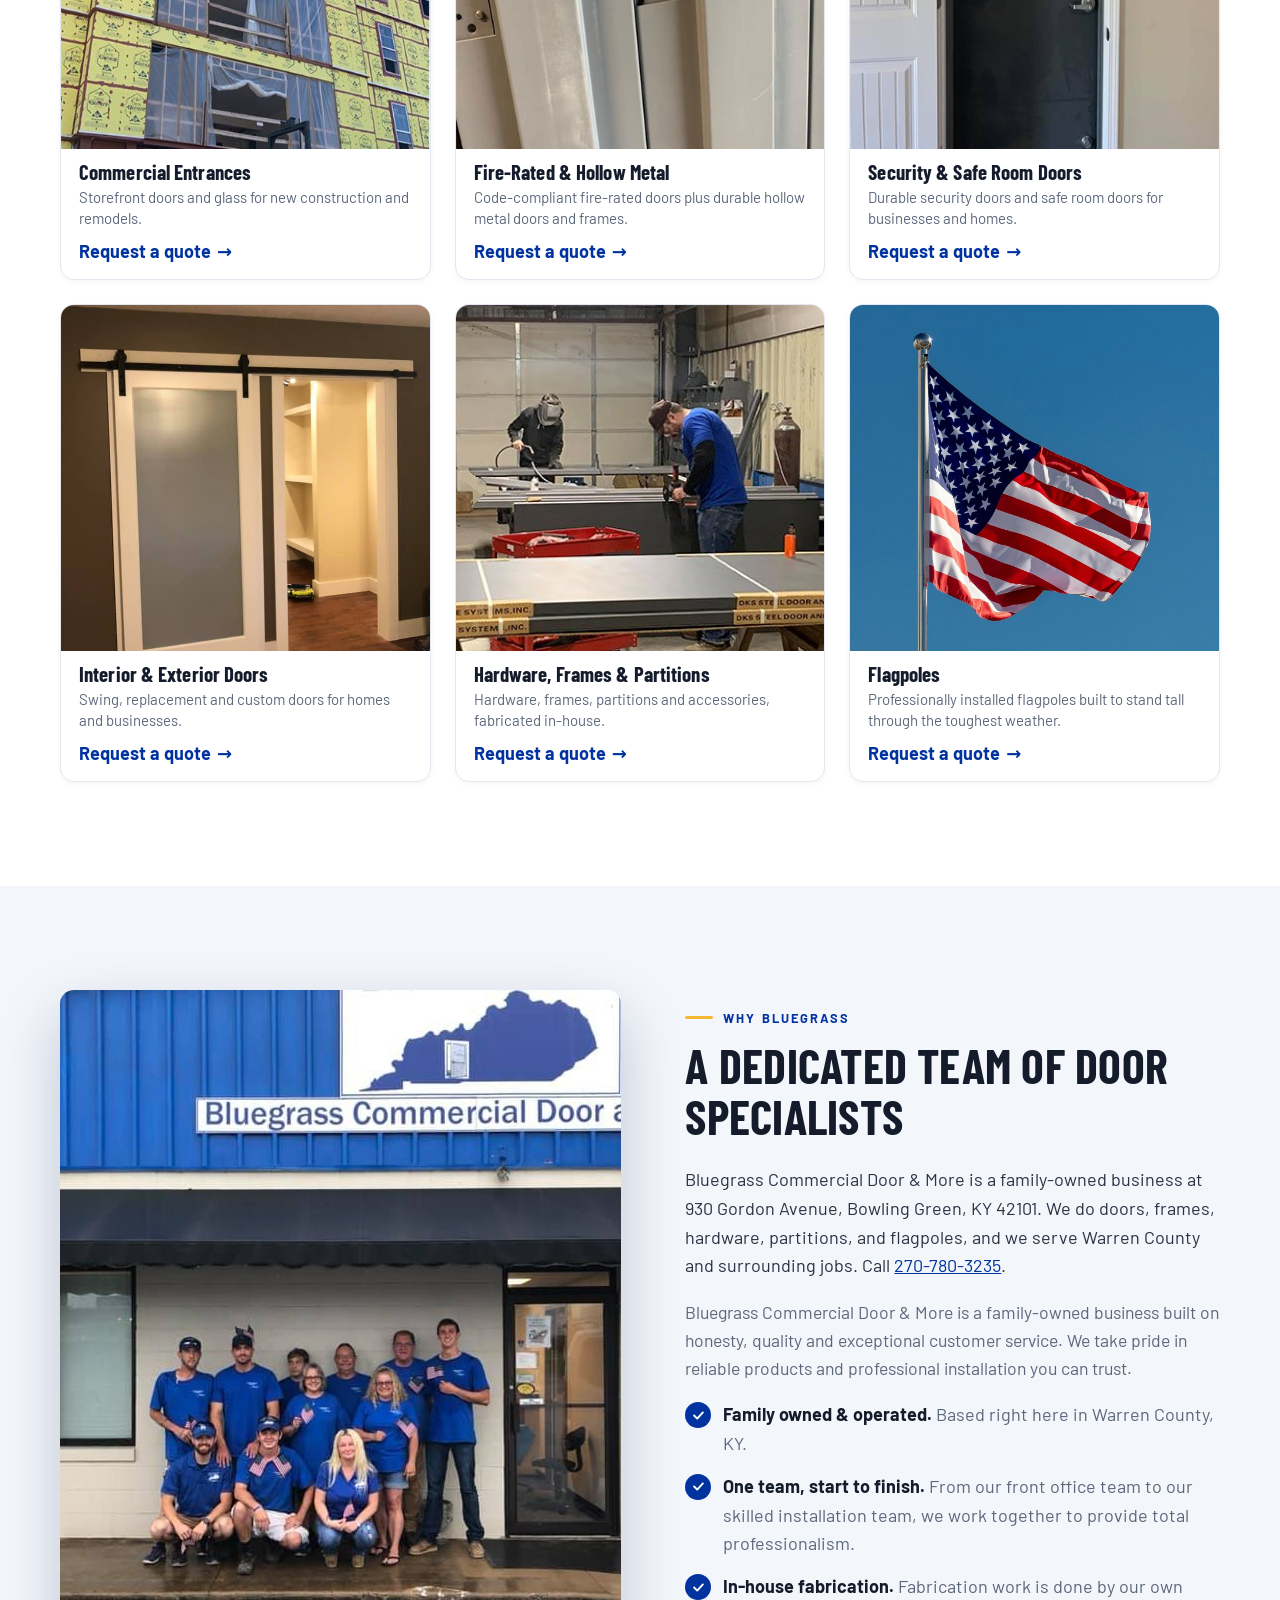
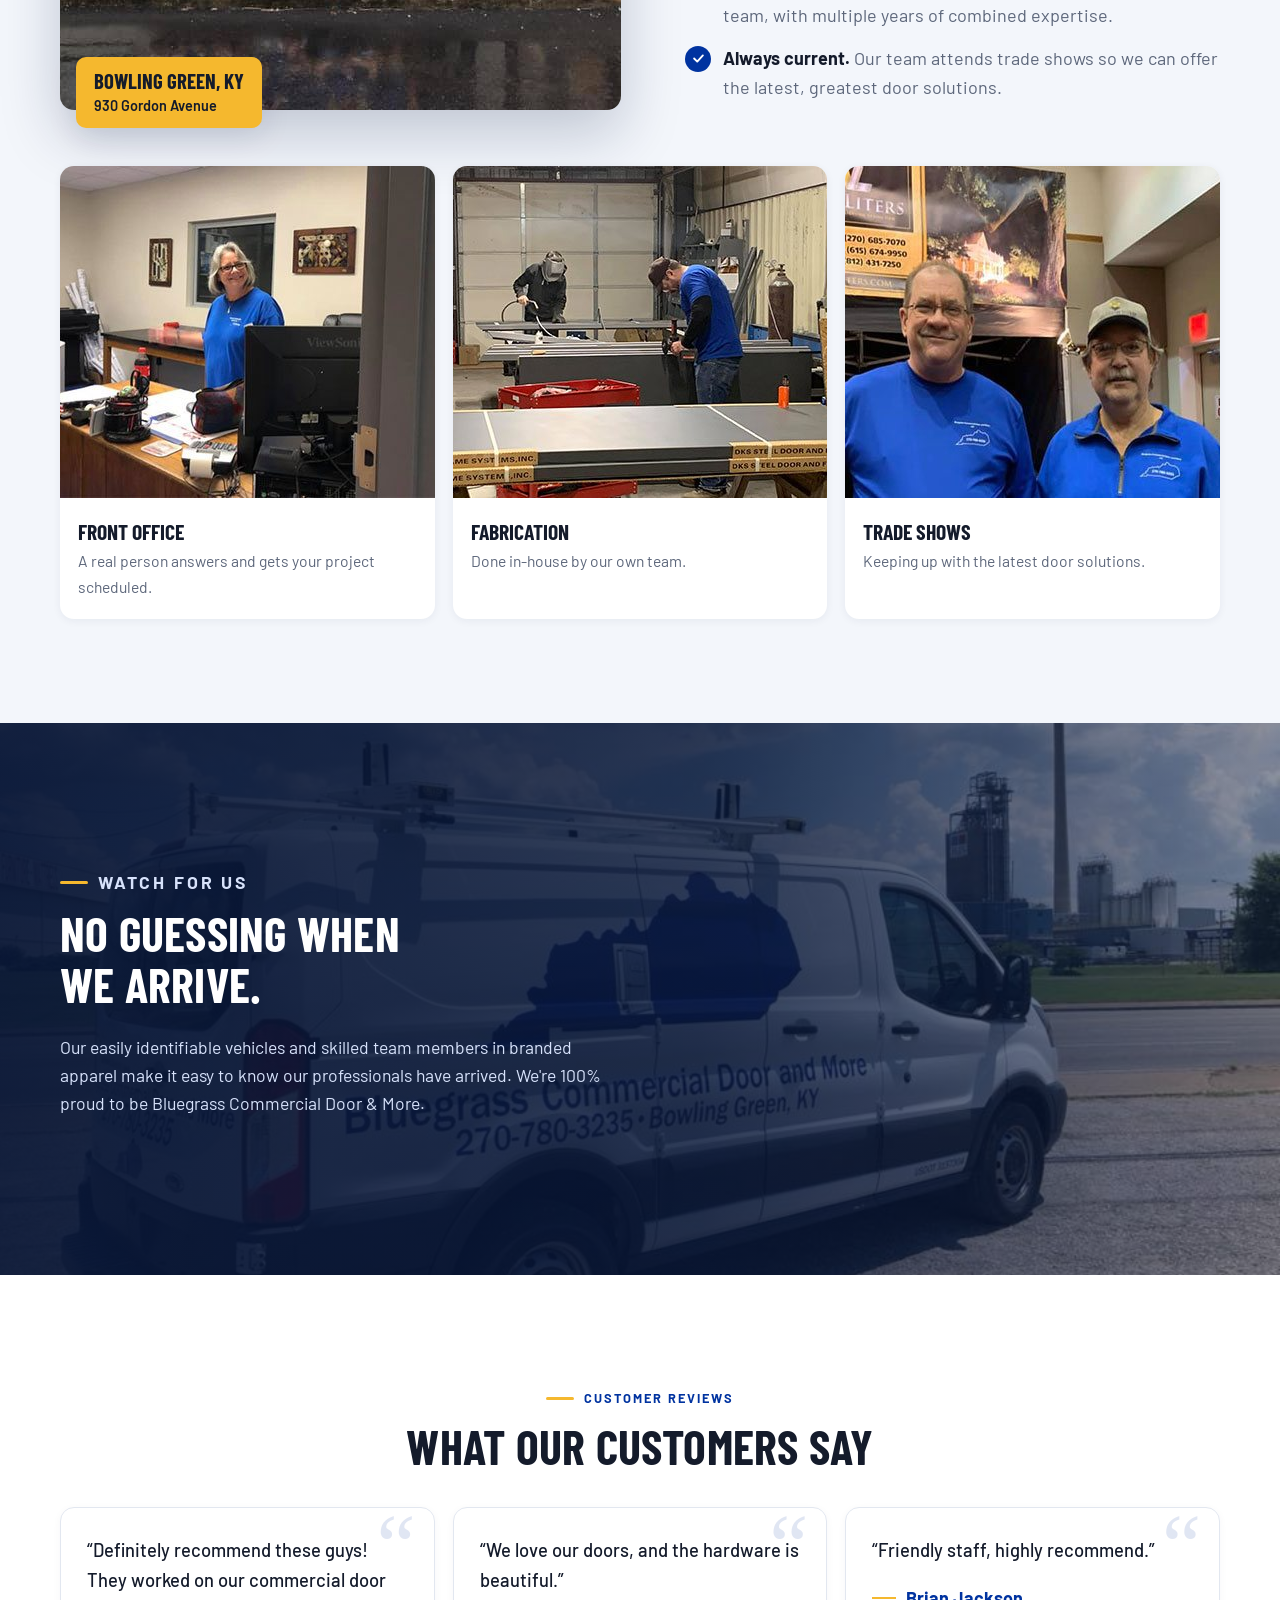
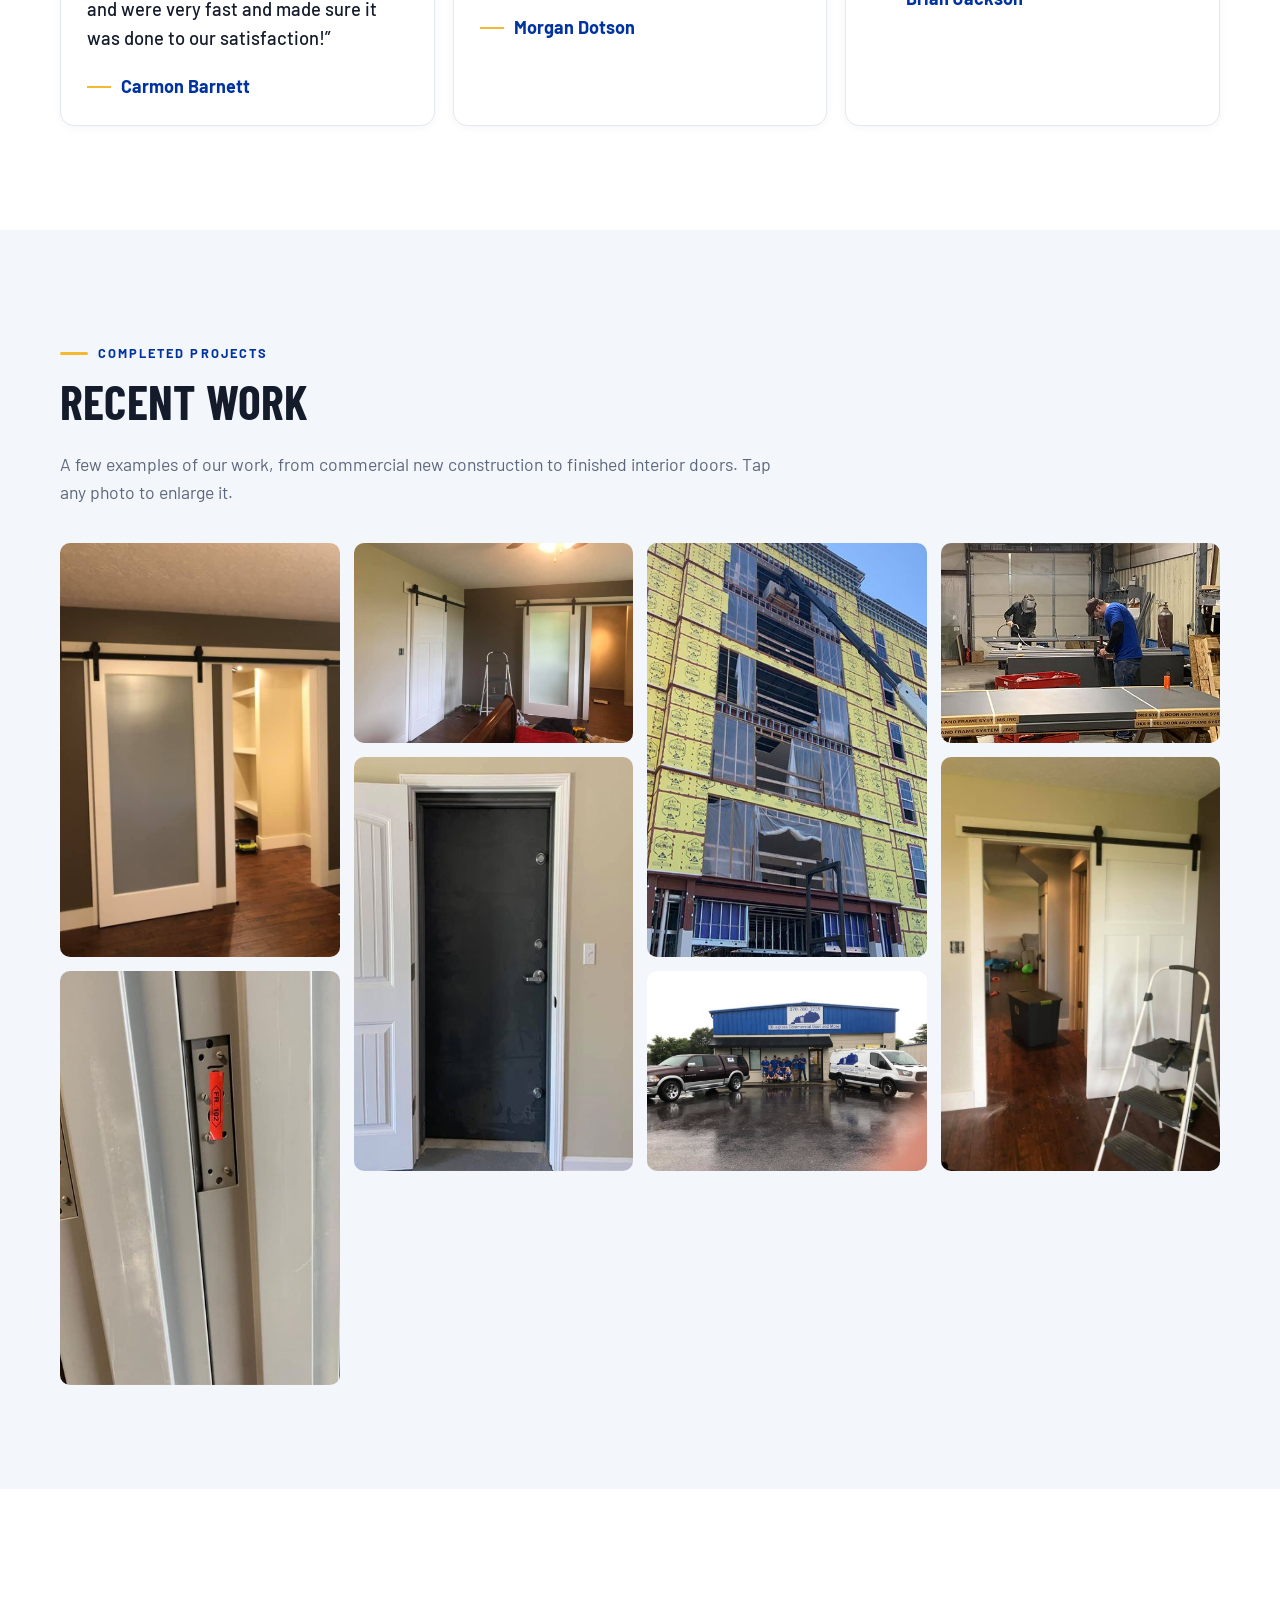
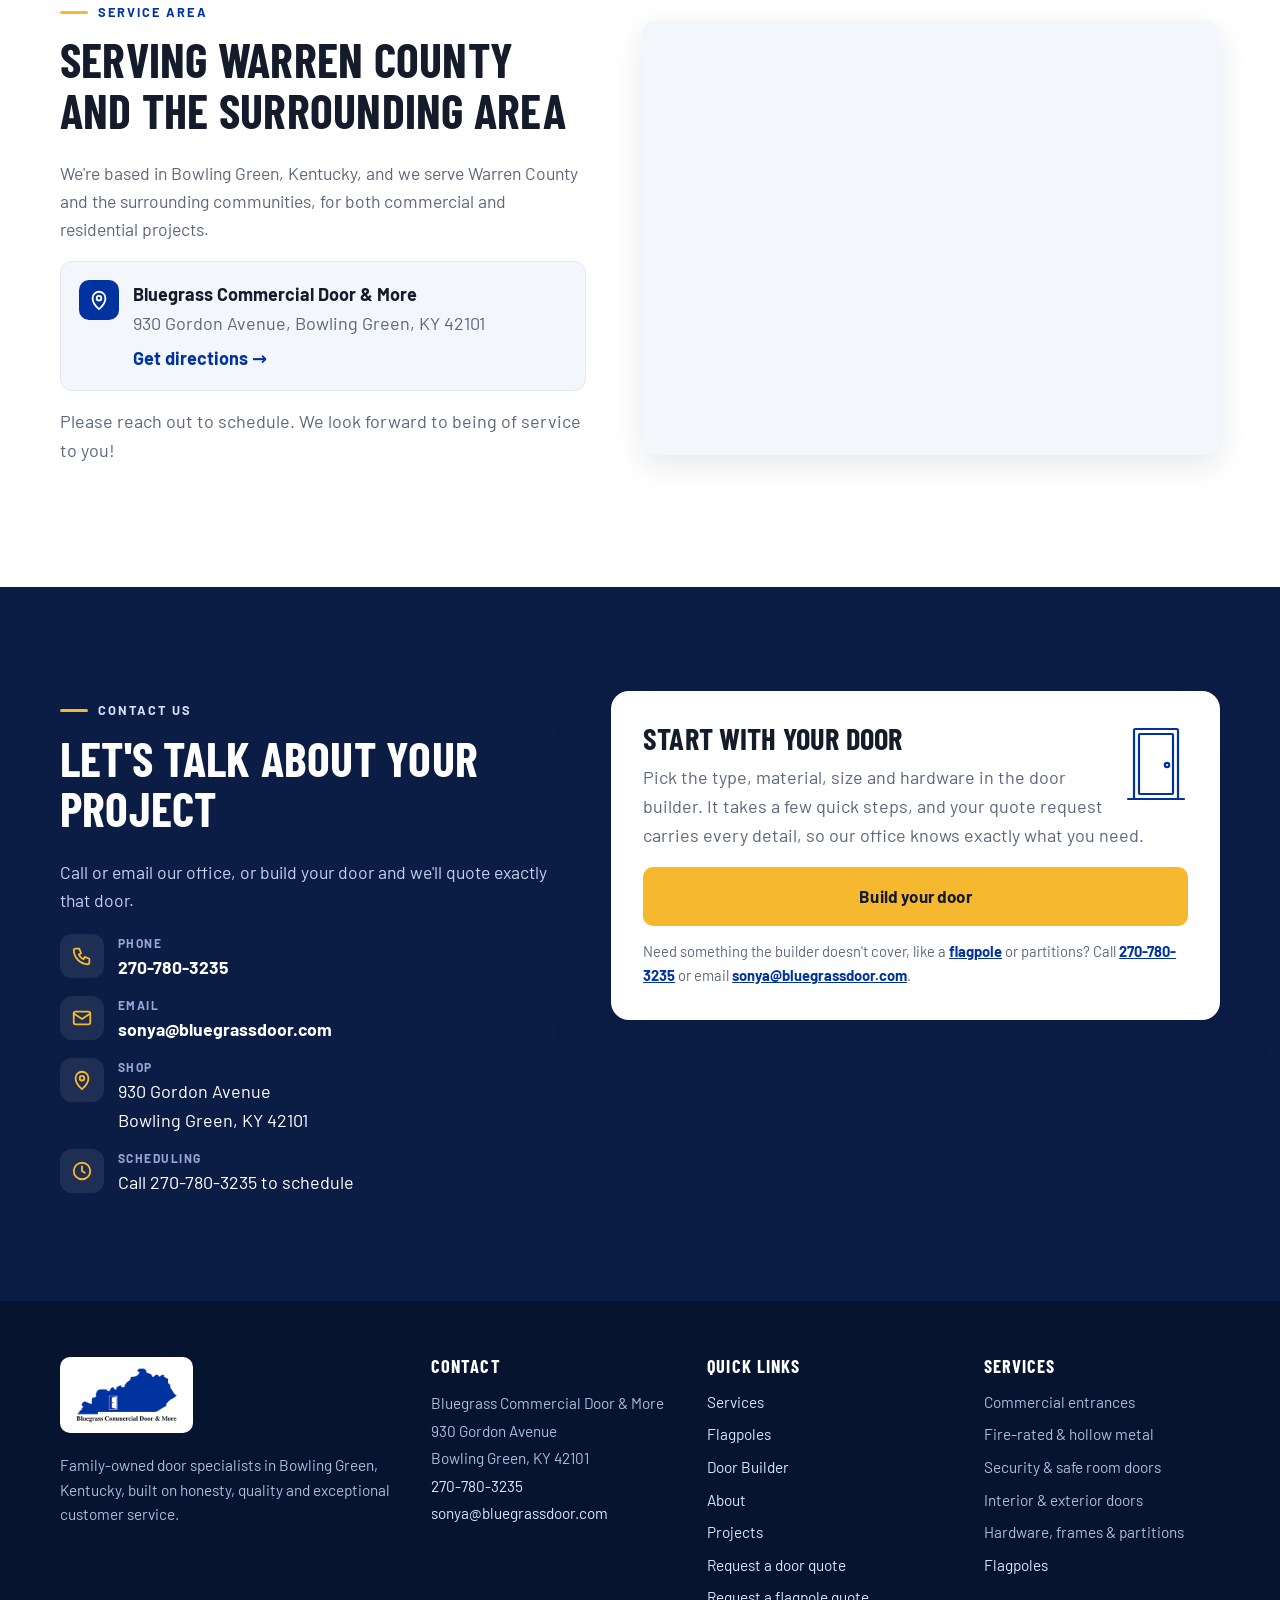
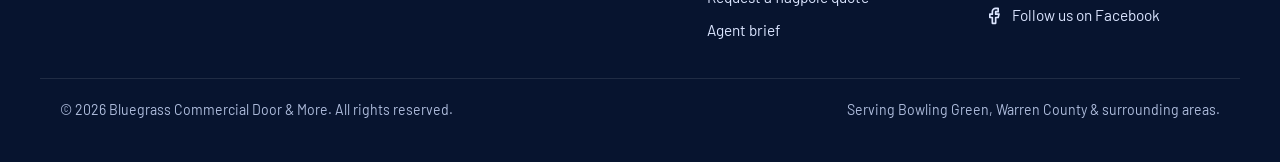
==== commit 334a78fe: "Retire the shop page and send door quotes through the builder. shop.html now redirects to the door b" ====
--- a/index.html
+++ b/index.html
@@ -22,7 +22,7 @@
   <link href="https://fonts.googleapis.com/css2?family=Barlow+Condensed:wght@600;700;800&family=Barlow:wght@400;500;600;700&display=swap" rel="stylesheet">
   <link rel="preload" as="image" href="images/crew-hero-enhanced.jpg" media="(max-width: 1023px)">
   <link rel="preload" as="image" href="images/crew-hero-desktop.jpg" media="(min-width: 1024px)">
-  <link rel="stylesheet" href="styles.css?v=cc15">
+  <link rel="stylesheet" href="styles.css?v=cc16">
   <link rel="stylesheet" href="door-preview.css?v=viz2">
   <link rel="stylesheet" href="door-visualize.css?v=viz2">
   <script type="application/ld+json">
@@ -42,7 +42,7 @@
     }
   }
   </script>
-  <script src="track.js?v=tr4" defer></script>
+  <script src="track.js?v=tr5" defer></script>
 </head>
 <body>
   <a class="skip" href="#main">Skip to content</a>
@@ -72,7 +72,6 @@
       <nav class="nav" id="site-nav" aria-label="Main">
         <ul class="nav__list">
           <li><a href="#services">Services</a></li>
-          <li><a href="shop.html">Shop</a></li>
           <li><a href="flagpoles.html">Flagpoles</a></li>
           <li><a href="#builder" data-to-builder>Door Builder</a></li>
           <li><a href="#about">About</a></li>
@@ -103,7 +102,6 @@
   </header>
 
   <main id="main">
-    <p class="shop-list-note" id="shop-list-note" hidden></p>
     <!-- OPENING: crew photo, then the door builder -->
     <section class="hb" id="builder" aria-labelledby="hero-title">
       <div class="hb__band">
@@ -305,6 +303,7 @@
               </div>
             </div>
           </div>
+          <p class="builder-manual"><a href="start.html#manual">Prefer not to use the builder? Send a quote request</a></p>
         </div>
 
         <aside class="dp-panel builder-flow__aside" data-door-preview="a" data-header=".header" aria-label="Door preview">
@@ -347,7 +346,7 @@
         <div class="section__head">
           <p class="eyebrow">Specialty areas</p>
           <h2 id="services-title">Doors, frames, hardware &amp; more</h2>
-          <p class="section__lead">From storefront entrances to safe room doors to the flagpole out front, we take care of the whole opening for new construction and remodeling projects. <a href="shop.html">Look through the shop</a>.</p>
+          <p class="section__lead">From storefront entrances to safe room doors to the flagpole out front, we take care of the whole opening for new construction and remodeling projects. <a href="#builder" data-to-builder>Build your door</a>.</p>
         </div>
         <div class="services">
           <article class="svc">
@@ -395,7 +394,7 @@
             <div class="svc__body">
               <h3>Flagpoles</h3>
               <p><span class="svc__full">Proudly display your American and state flags. Our professionally installed flagpoles are built to stand tall through the toughest weather conditions.</span><span class="svc__short">Professionally installed flagpoles built to stand tall through the toughest weather.</span></p>
-              <a class="svc__link" href="flagpoles.html">Request a quote <span aria-hidden="true">&rarr;</span></a>
+              <a class="svc__link" href="flagpoles.html#quote">Request a quote <span aria-hidden="true">&rarr;</span></a>
             </div>
           </article>
         </div>
@@ -596,14 +595,12 @@
         <h4>Quick links</h4>
         <ul>
           <li><a href="#services">Services</a></li>
-          <li><a href="shop.html">Shop</a></li>
           <li><a href="flagpoles.html">Flagpoles</a></li>
           <li><a href="#builder" data-to-builder>Door Builder</a></li>
           <li><a href="#about">About</a></li>
           <li><a href="#projects">Projects</a></li>
           <li><a href="#builder" data-to-builder>Request a door quote</a></li>
           <li><a href="flagpoles.html#quote">Request a flagpole quote</a></li>
-          <li><a href="start.html">Start a quote</a></li>
           <li><a href="llms.txt">Agent brief</a></li>
         </ul>
       </div>
@@ -681,7 +678,7 @@
   <script src="builder-rules.js?v=viz2"></script>
   <script src="door-spec.js?v=spec3"></script>
   <script src="code-checks.js?v=cc2"></script>
-  <script src="app.js?v=cc8"></script>
+  <script src="app.js?v=cc9"></script>
   <script src="chat-place.js?v=cp2"></script>
   <script src="door-visualize.js?v=viz2"></script>
 </body>
--- a/styles.css
+++ b/styles.css
@@ -36,8 +36,6 @@
 .skip:focus { top: 12px; }
 :focus-visible { outline: 3px solid var(--amber); outline-offset: 2px; }
 .wrap { width: 100%; max-width: 1200px; margin: 0 auto; padding: 0 20px; }
-.shop-list-note { margin: 0; padding: 10px 20px; background: #fff8e8; border-bottom: 1px solid #f0d48a; font-size: .95rem; text-align: center; }
-.shop-list-note a { font-weight: 700; }
 [id] { scroll-margin-top: calc(var(--header-h) + 12px); }
 /* Phones: #about and #contact were landing about 14px past the heading. */
 @media (max-width: 1023px) {
@@ -290,7 +288,6 @@
 .custom-size label { display: grid; gap: 6px; font-weight: 600; font-size: .9rem; flex: 1 1 110px; }
 .custom-size > span { padding-bottom: 14px; color: var(--muted); }
 .custom-size input { width: 100%; }
-#size-err.is-on { display: block; flex: 1 1 100%; }
 /* Builder: compatibility states (builder-rules.js) */
 .opt.is-disabled { background: #f6f7f9; border-style: dashed; border-color: #d5dbe5; cursor: not-allowed; }
 .opt.is-disabled:hover { border-color: #c4ccd9; }
@@ -360,6 +357,9 @@
 .field { margin-bottom: 14px; }
 .field label { display: block; font-weight: 700; font-size: .92rem; margin-bottom: 6px; color: var(--ink); }
 .field__err { display: none; color: #c62828; font-size: .86rem; margin: 6px 0 0; }
+.custom-size #size-err.is-on { display: block; flex: 1 1 100%; }
+.builder-manual { margin: 18px 0 0; font-size: .92rem; color: var(--muted); }
+.builder-manual a { font-weight: 600; }
 .field.is-invalid input, .field.is-invalid select, .field.is-invalid textarea { border-color: #c62828; }
 .field.is-invalid .field__err { display: block; }
 .quote__fine { text-align: center; color: var(--muted); font-size: .92rem; margin: 12px 0 0; }
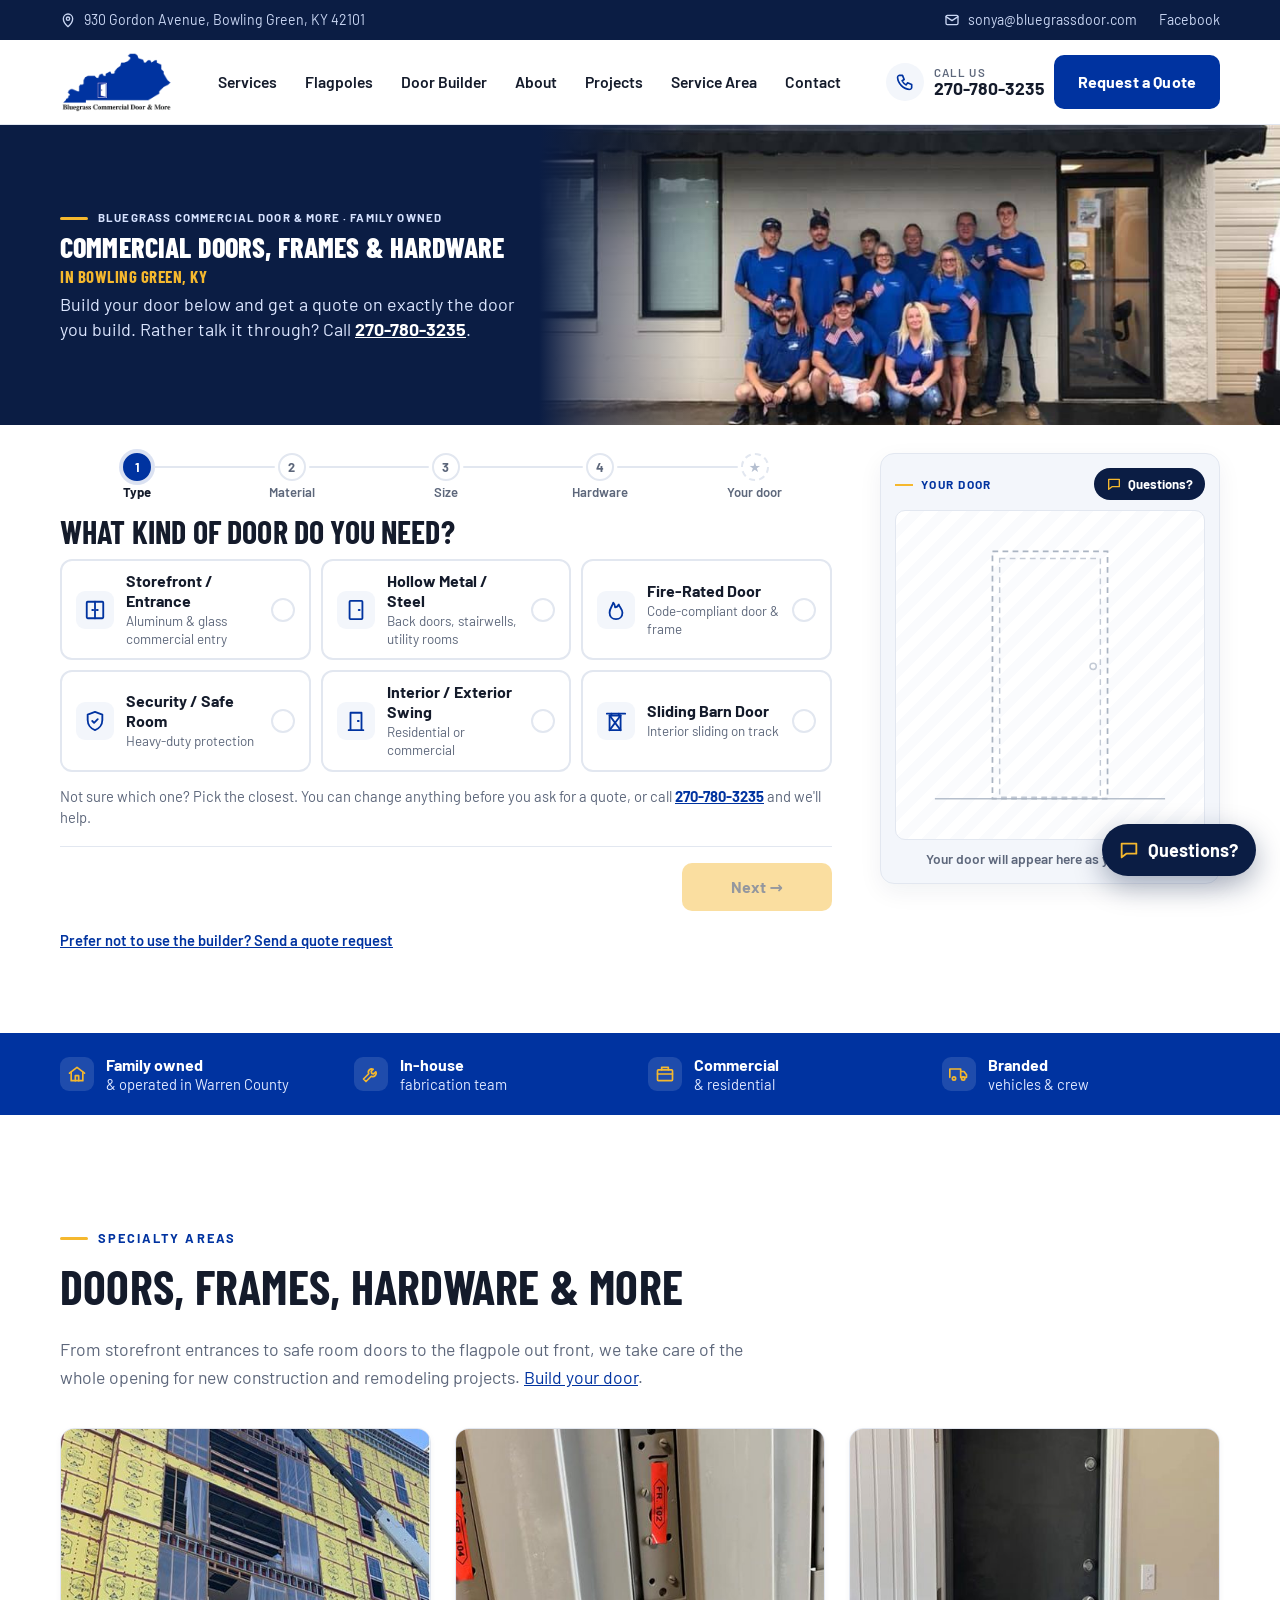
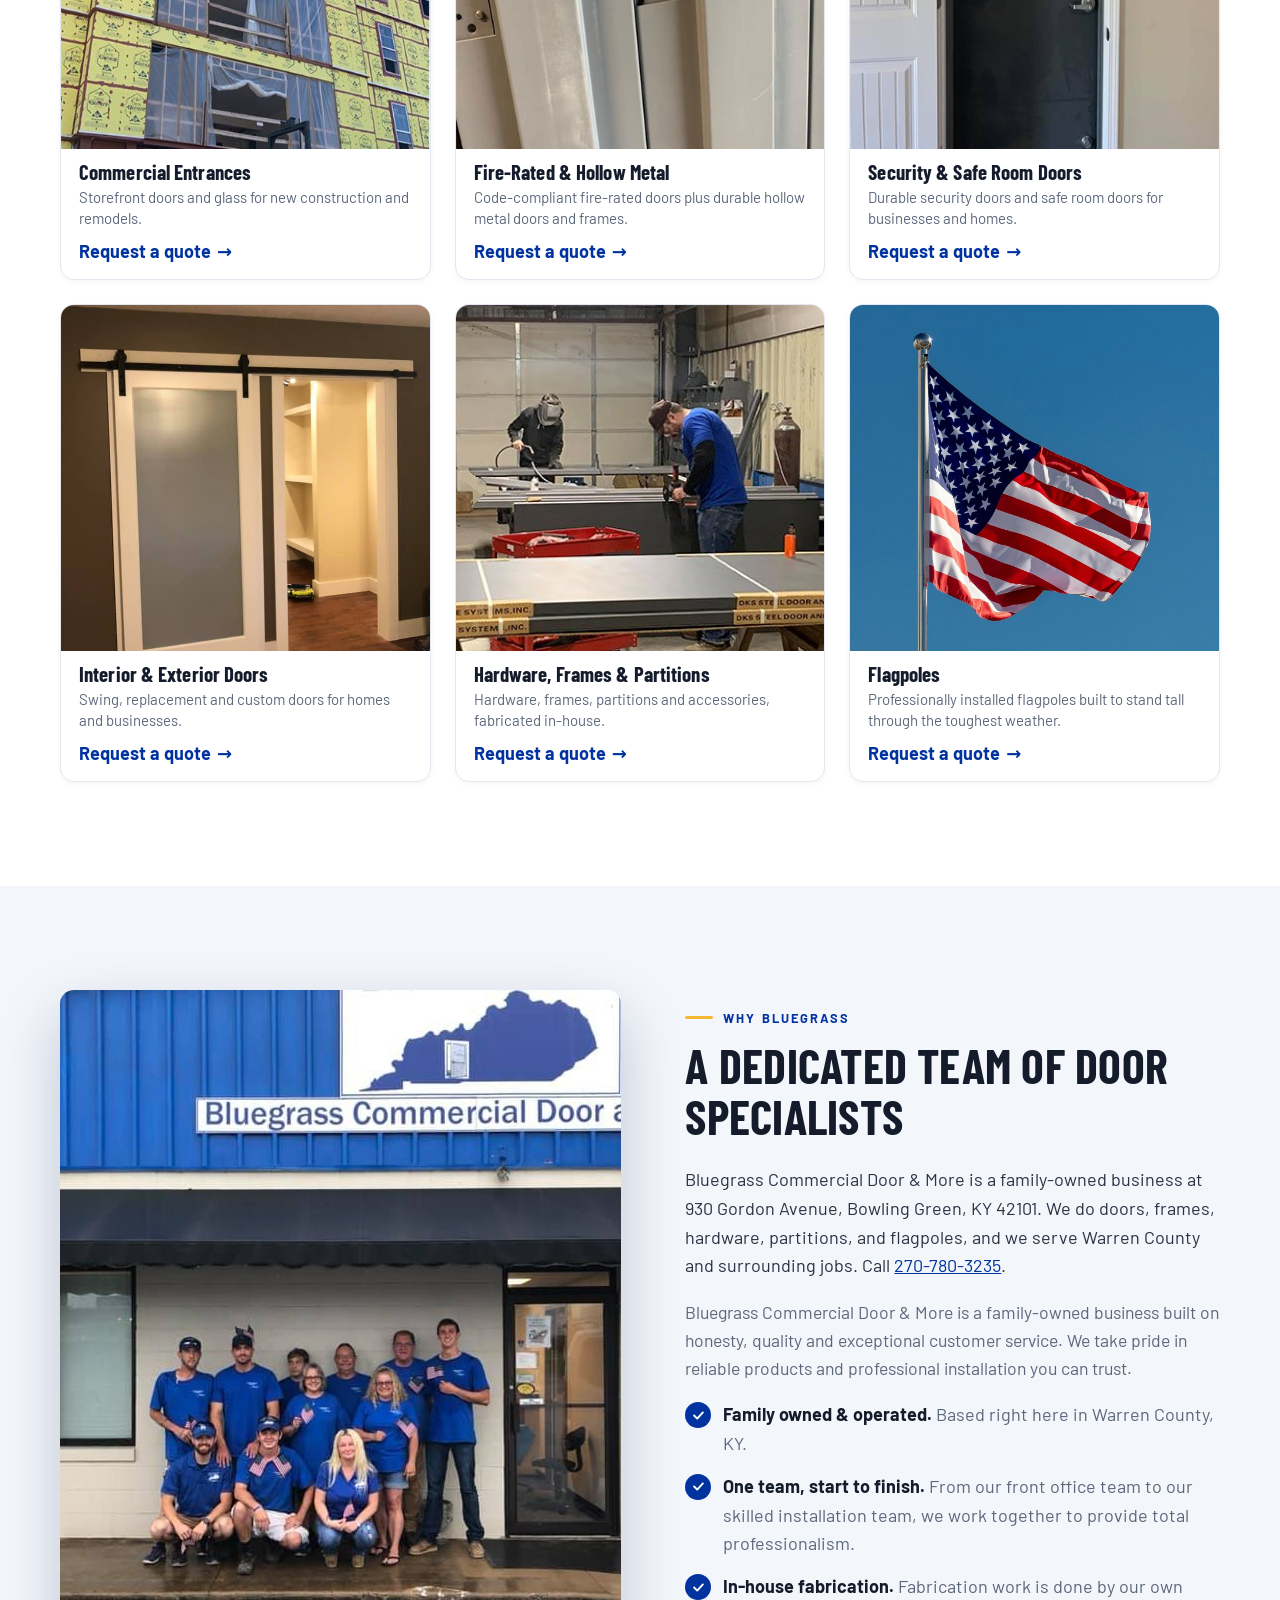
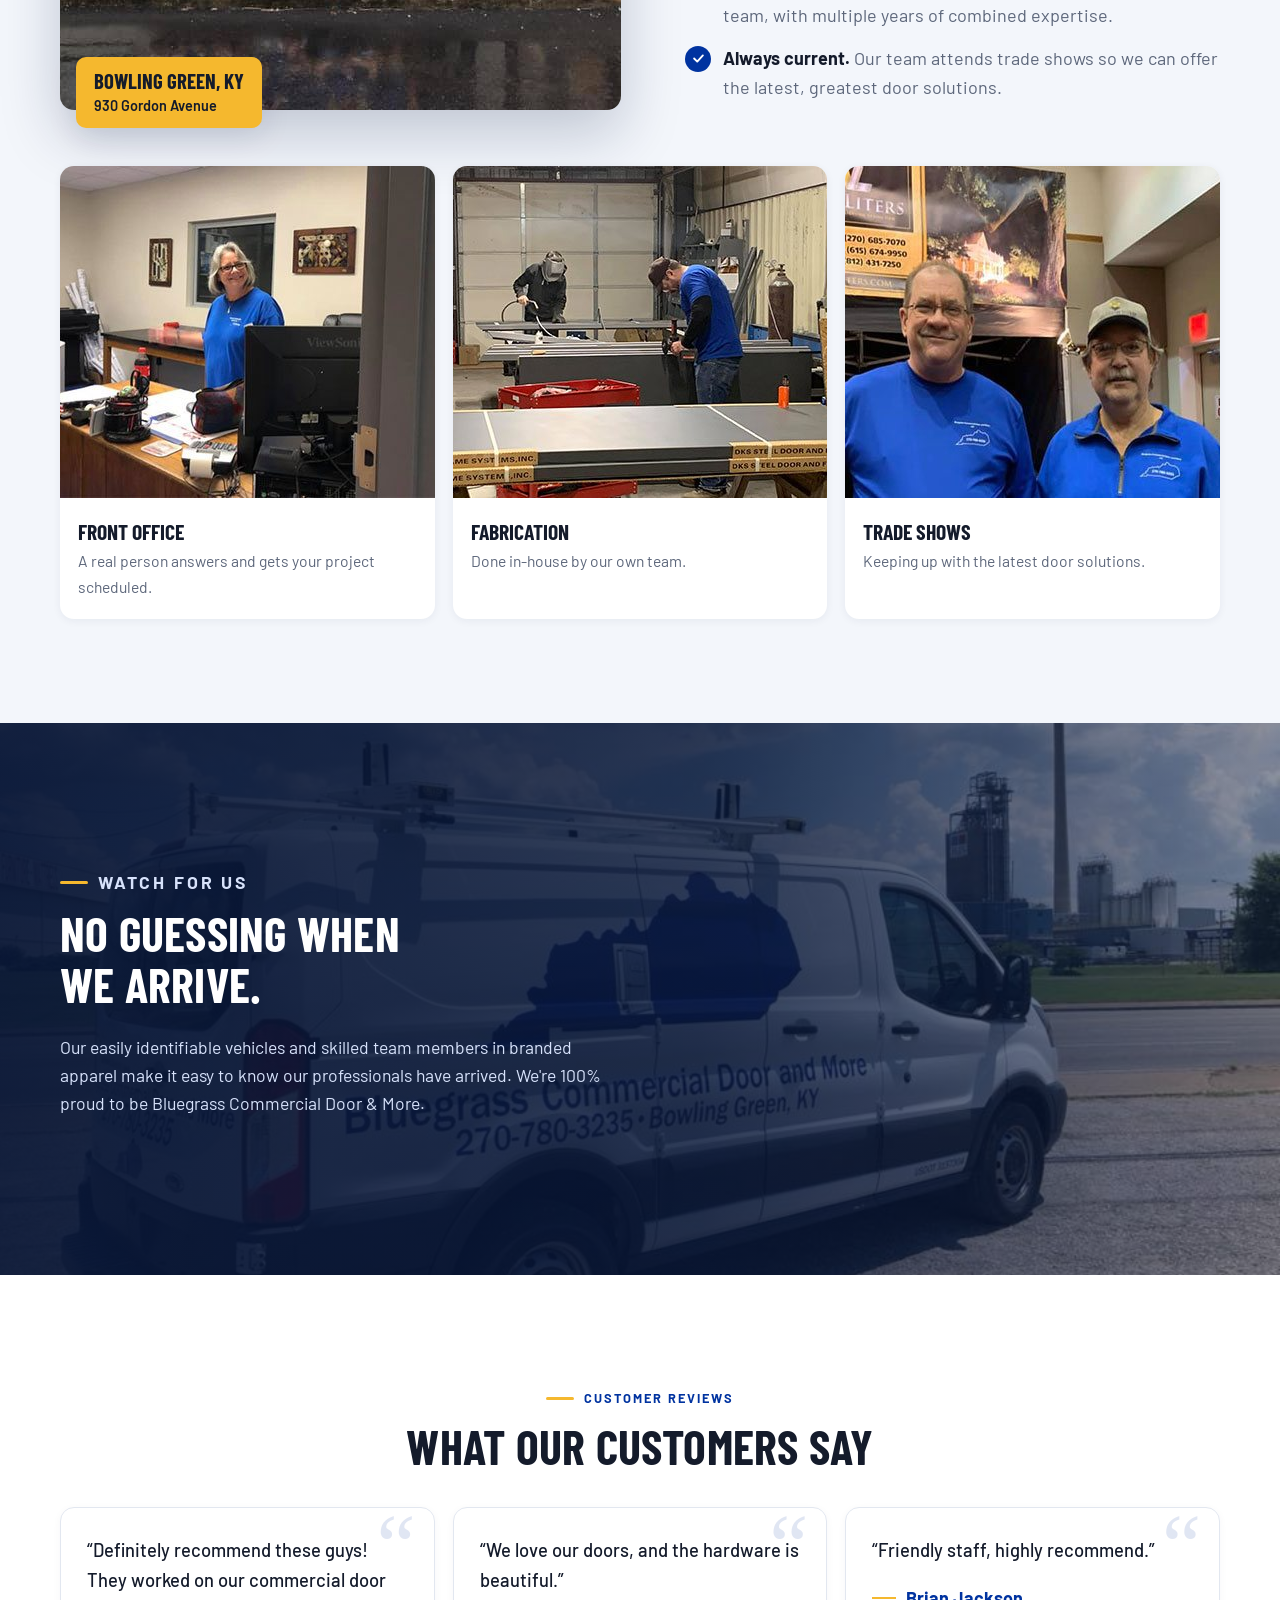
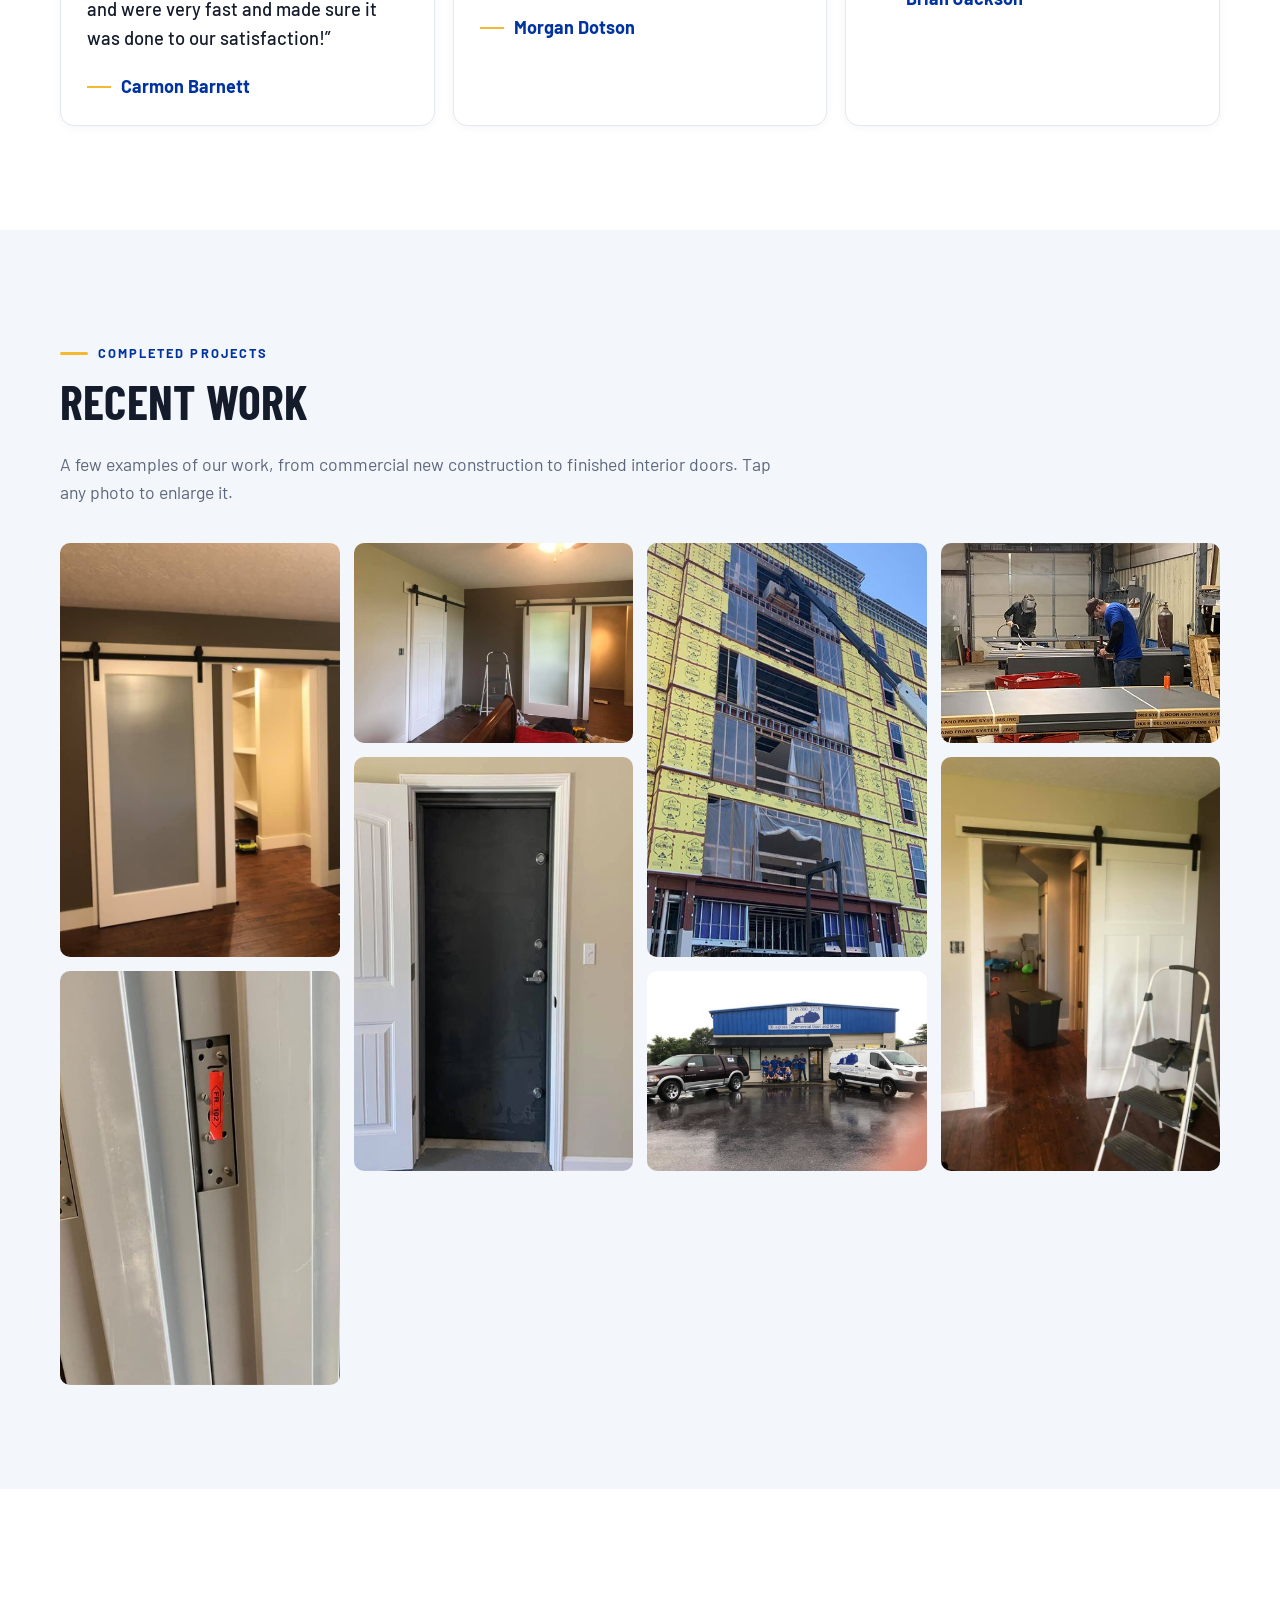
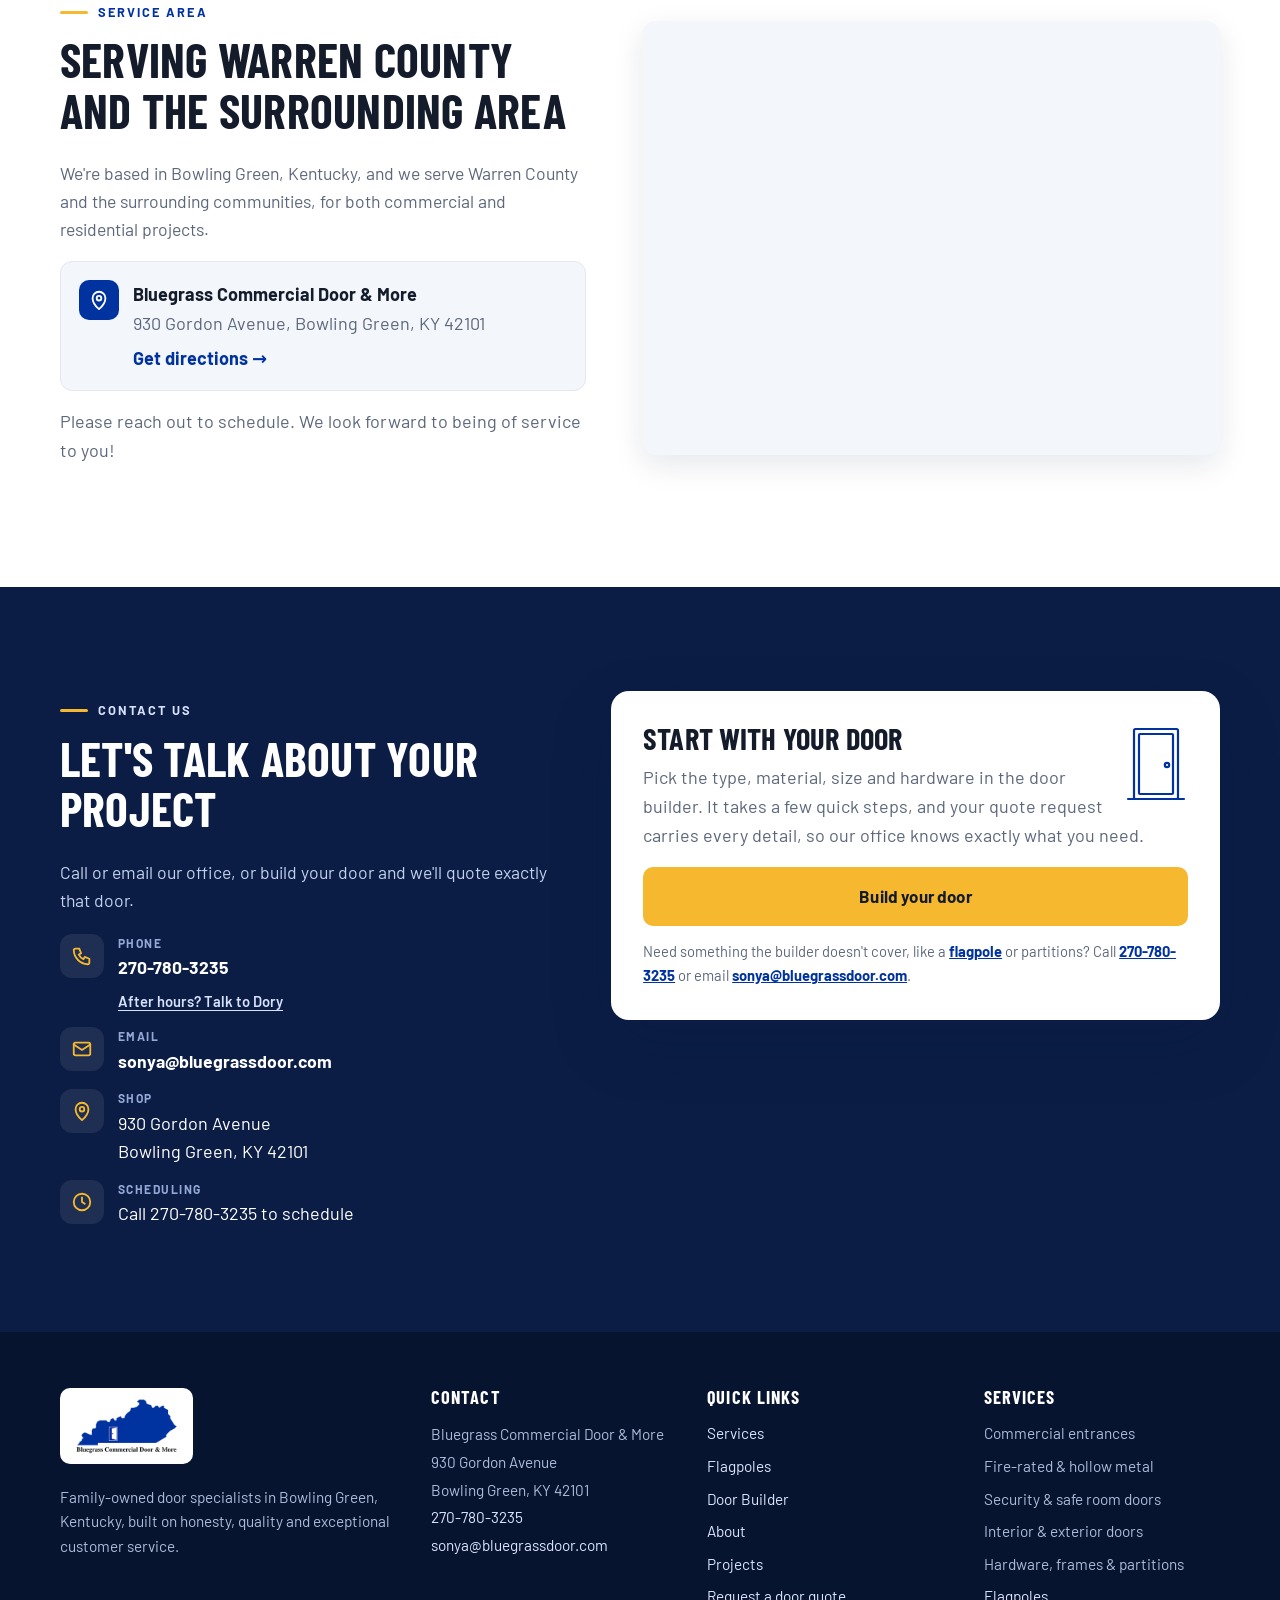
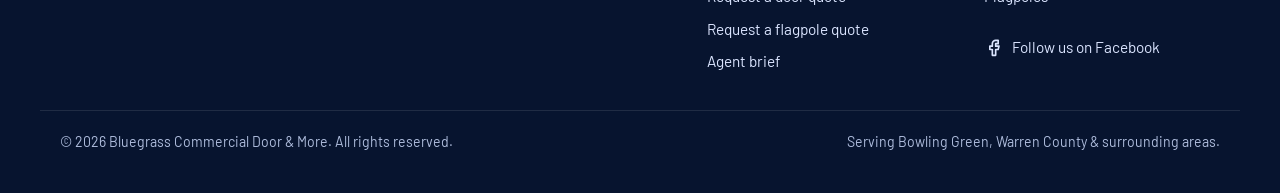
==== commit c9ddc5c9: "Add an after-hours voice line that talks with Dory in the browser. Co-authored-by: rccoleman19 <rcco" ====
--- a/index.html
+++ b/index.html
@@ -22,7 +22,7 @@
   <link href="https://fonts.googleapis.com/css2?family=Barlow+Condensed:wght@600;700;800&family=Barlow:wght@400;500;600;700&display=swap" rel="stylesheet">
   <link rel="preload" as="image" href="images/crew-hero-enhanced.jpg" media="(max-width: 1023px)">
   <link rel="preload" as="image" href="images/crew-hero-desktop.jpg" media="(min-width: 1024px)">
-  <link rel="stylesheet" href="styles.css?v=cc16">
+  <link rel="stylesheet" href="styles.css?v=cc17">
   <link rel="stylesheet" href="door-preview.css?v=viz2">
   <link rel="stylesheet" href="door-visualize.css?v=viz2">
   <script type="application/ld+json">
@@ -42,7 +42,7 @@
     }
   }
   </script>
-  <script src="track.js?v=tr5" defer></script>
+  <script src="track.js?v=tr6" defer></script>
 </head>
 <body>
   <a class="skip" href="#main">Skip to content</a>
@@ -547,6 +547,7 @@
               <svg aria-hidden="true" viewBox="0 0 24 24"><path d="M5 4h4l2 5-2.5 1.5a11 11 0 0 0 5 5L15 13l5 2v4a2 2 0 0 1-2 2A16 16 0 0 1 3 6a2 2 0 0 1 2-2"/></svg>
               <div><small>Phone</small><a href="tel:+12707803235">270-780-3235</a></div>
             </li>
+            <li class="contact__after"><button type="button" data-open-call>After hours? Talk to Dory</button></li>
             <li>
               <svg aria-hidden="true" viewBox="0 0 24 24"><rect x="3" y="5" width="18" height="14" rx="2"/><path d="m3 7 9 6 9-6"/></svg>
               <div><small>Email</small><a href="mailto:sonya@bluegrassdoor.com">sonya@bluegrassdoor.com</a></div>
@@ -655,6 +656,7 @@
       </header>
       <div class="chat__log" id="chat-log" aria-live="polite"></div>
       <div class="chat__chips" id="chat-chips"></div>
+      <button type="button" class="chat__voice" data-open-call>Talk to Dory by voice</button>
       <form class="chat__form" id="chat-form">
         <label class="sr-only" for="chat-input">Type your question</label>
         <input id="chat-input" type="text" autocomplete="off" maxlength="600" placeholder="Type your question...">
@@ -663,6 +665,22 @@
         </button>
       </form>
     </section>
+  </div>
+
+  <div class="vline" id="vline" hidden>
+    <div class="vline__card" role="dialog" aria-modal="true" aria-labelledby="vline-title">
+      <p class="vline__kicker" id="vline-kicker">Calling</p>
+      <h2 id="vline-title">Dory</h2>
+      <p class="vline__status" id="vline-status">Bluegrass Commercial Door &amp; More</p>
+      <div class="vline__rings" id="vline-rings" aria-hidden="true"><span></span><span></span><span></span></div>
+      <div class="vline__captions" id="vline-captions" aria-live="polite"></div>
+      <p class="vline__fallback" id="vline-fallback" hidden>Voice isn't available in this browser. You can type to Dory instead.</p>
+      <div class="vline__actions">
+        <button type="button" id="vline-type" hidden>Type to Dory</button>
+        <button type="button" id="vline-mute" aria-pressed="false">Mute</button>
+        <button type="button" id="vline-end">End</button>
+      </div>
+    </div>
   </div>
 
   <!-- Lightbox -->
@@ -679,6 +697,7 @@
   <script src="door-spec.js?v=spec3"></script>
   <script src="code-checks.js?v=cc2"></script>
   <script src="app.js?v=cc9"></script>
+  <script src="call-dory.js?v=cd1"></script>
   <script src="chat-place.js?v=cp2"></script>
   <script src="door-visualize.js?v=viz2"></script>
 </body>
--- a/styles.css
+++ b/styles.css
@@ -433,9 +433,36 @@
 .chat__chips::-webkit-scrollbar { display: none; }
 .chat__chips button { flex: none; min-height: 38px; padding: 6px 14px; border-radius: 999px; border: 1.5px solid #c9d6f3; background: #fff; color: var(--blue); font: inherit; font-size: .9rem; font-weight: 600; cursor: pointer; }
 .chat__chips button:hover { background: #f1f5ff; }
+.contact__after { margin: -6px 0 0 58px; }
+.contact__after button { background: none; border: 0; padding: 0; color: #d6e2ff; font: inherit; font-size: .92rem; font-weight: 600; text-decoration: underline; text-underline-offset: 3px; cursor: pointer; text-align: left; }
+.contact__after button:hover { color: #fff; }
+.chat__voice { display: block; margin: 0 16px; padding: 10px 0 0; background: none; border: 0; color: var(--blue); font: inherit; font-size: .9rem; font-weight: 600; text-decoration: underline; text-underline-offset: 3px; cursor: pointer; text-align: left; }
 .chat__form { display: flex; gap: 8px; padding: 10px 12px 12px; background: #fff; }
 .chat__form input { min-height: 46px; border-radius: 999px; padding: 10px 16px; }
 .chat__form button { width: 46px; height: 46px; border-radius: 50%; border: 0; background: var(--blue); color: #fff; display: grid; place-items: center; cursor: pointer; flex: none; }
+
+/* After-hours voice line */
+body.vline-open { overflow: hidden; }
+.vline { position: fixed; inset: 0; z-index: 220; display: grid; place-items: center; padding: 20px; background: rgba(11, 29, 68, .72); }
+.vline[hidden] { display: none; }
+.vline__card { width: min(420px, 100%); background: #fff; color: var(--ink); border-radius: 24px; padding: 28px 22px 20px; box-shadow: var(--shadow-lg); text-align: center; }
+.vline__kicker { margin: 0; letter-spacing: .14em; text-transform: uppercase; font-size: .75rem; font-weight: 700; color: var(--blue); }
+.vline__card h2 { margin: 4px 0 0; font-size: 2.2rem; }
+.vline__status { margin: 4px 0 0; color: var(--muted); font-size: .95rem; }
+.vline__rings { position: relative; width: 92px; height: 92px; margin: 18px auto 8px; }
+.vline__rings span { position: absolute; inset: 0; border-radius: 50%; border: 2px solid var(--blue); opacity: .35; animation: vring 1.6s ease-out infinite; }
+.vline__rings span:nth-child(2) { animation-delay: .35s; }
+.vline__rings span:nth-child(3) { animation-delay: .7s; }
+@keyframes vring { 0% { transform: scale(.55); opacity: .55; } 100% { transform: scale(1.15); opacity: 0; } }
+.vline__captions { max-height: 180px; overflow: auto; margin: 14px 0 0; text-align: left; display: grid; gap: 8px; }
+.vline__line { margin: 0; padding: 8px 10px; border-radius: 12px; font-size: .92rem; line-height: 1.4; }
+.vline__line--dory { background: var(--soft); color: var(--ink); }
+.vline__line--you { background: #e8eefc; color: var(--blue); }
+.vline__fallback { margin: 14px 0 0; color: var(--muted); font-size: .95rem; }
+.vline__actions { display: flex; justify-content: center; gap: 18px; margin-top: 18px; }
+.vline__actions button { min-width: 84px; min-height: 64px; border-radius: 999px; border: 2px solid var(--line); background: #fff; color: var(--ink); font: inherit; font-weight: 700; cursor: pointer; }
+#vline-end { background: #b42318; border-color: #b42318; color: #fff; }
+#vline-type { min-width: 140px; border-radius: 12px; background: var(--blue); border-color: var(--blue); color: #fff; }
 
 /* Reveal */
 .reveal { opacity: 0; transform: translateY(18px); transition: opacity .6s ease, transform .6s ease; }
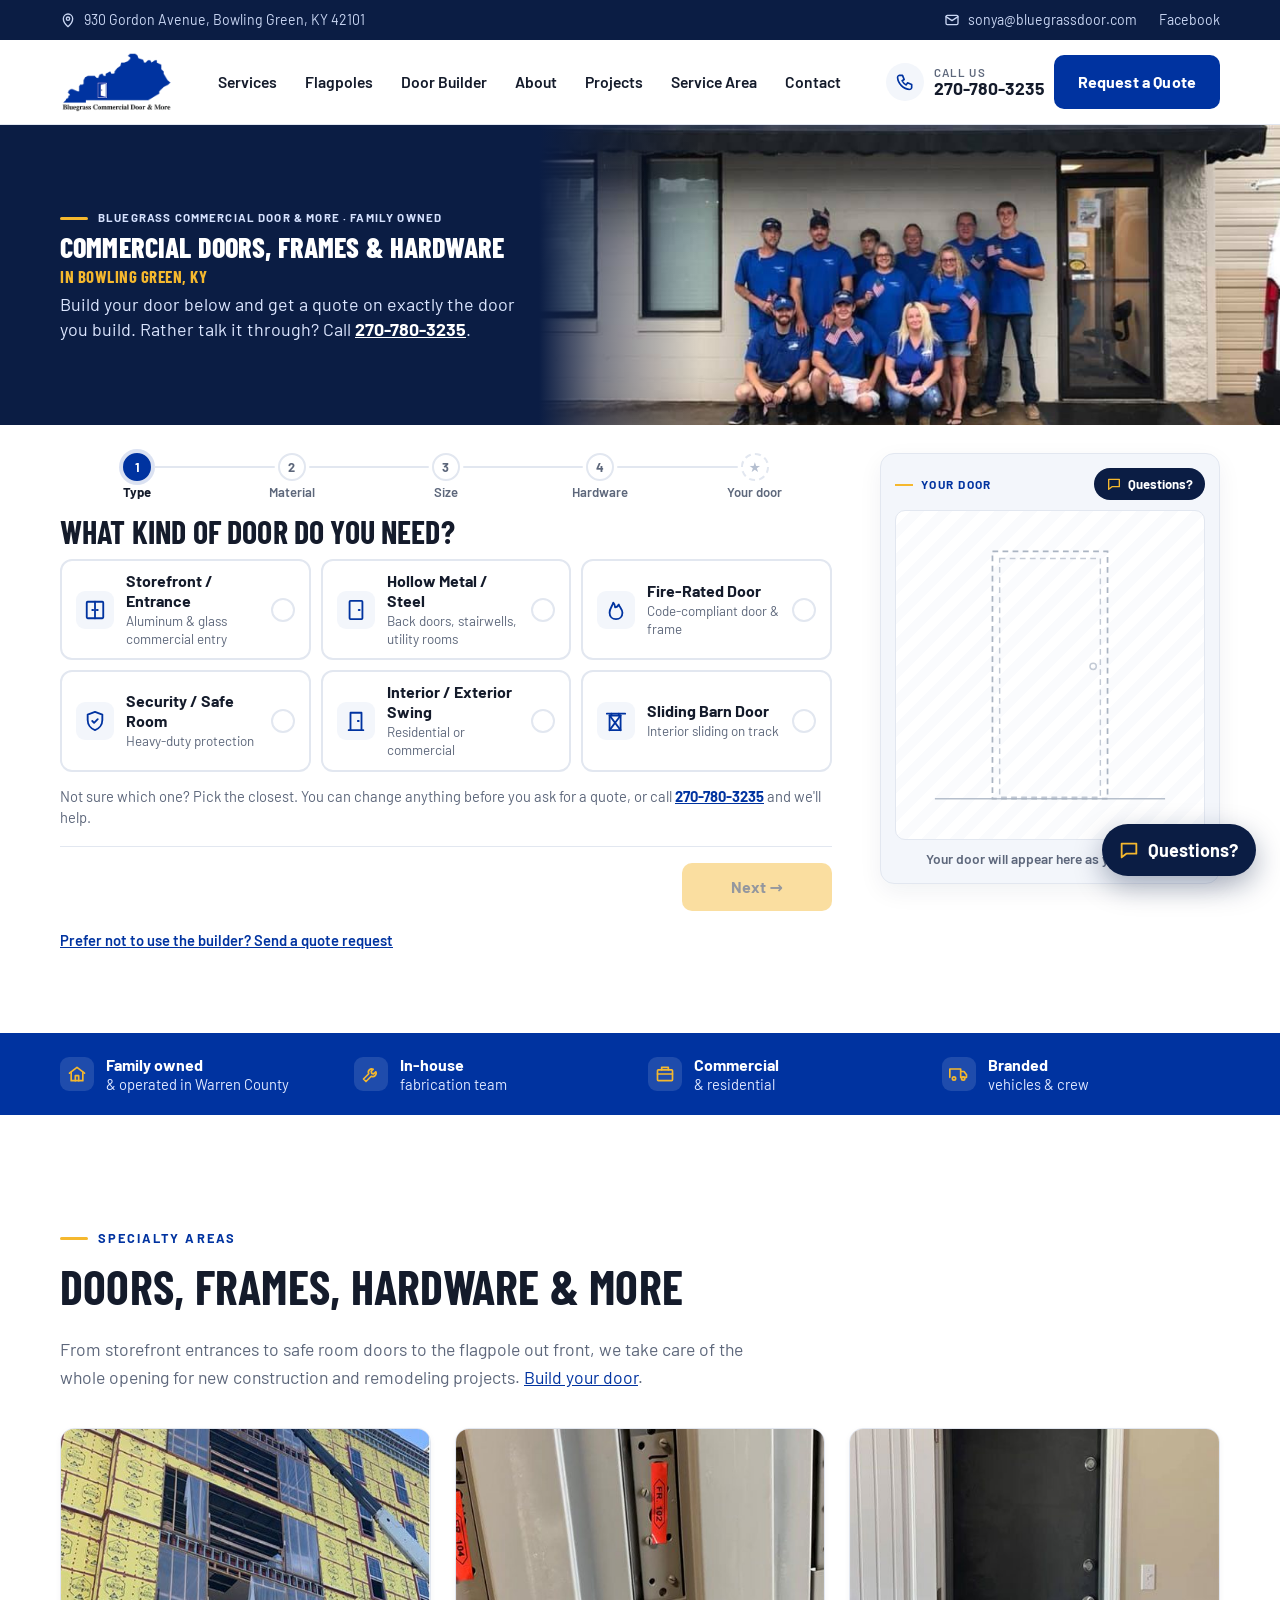
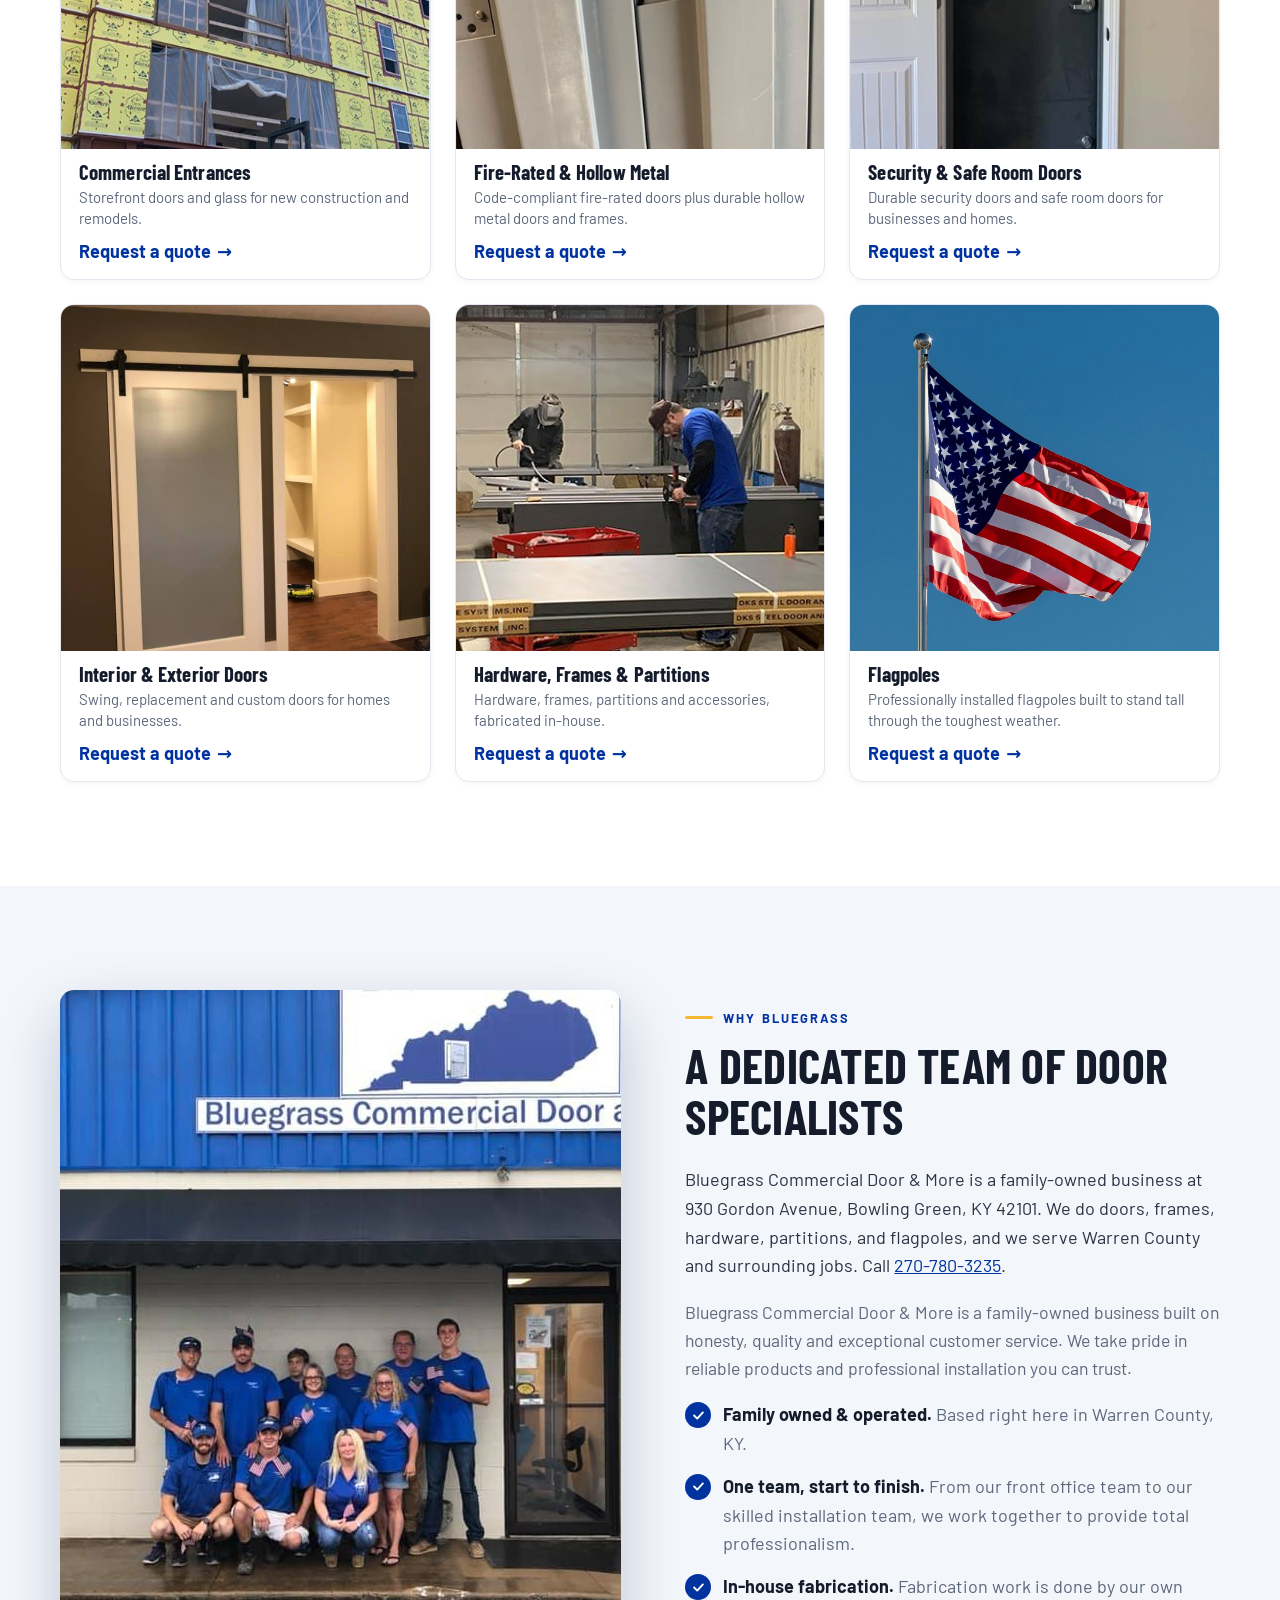
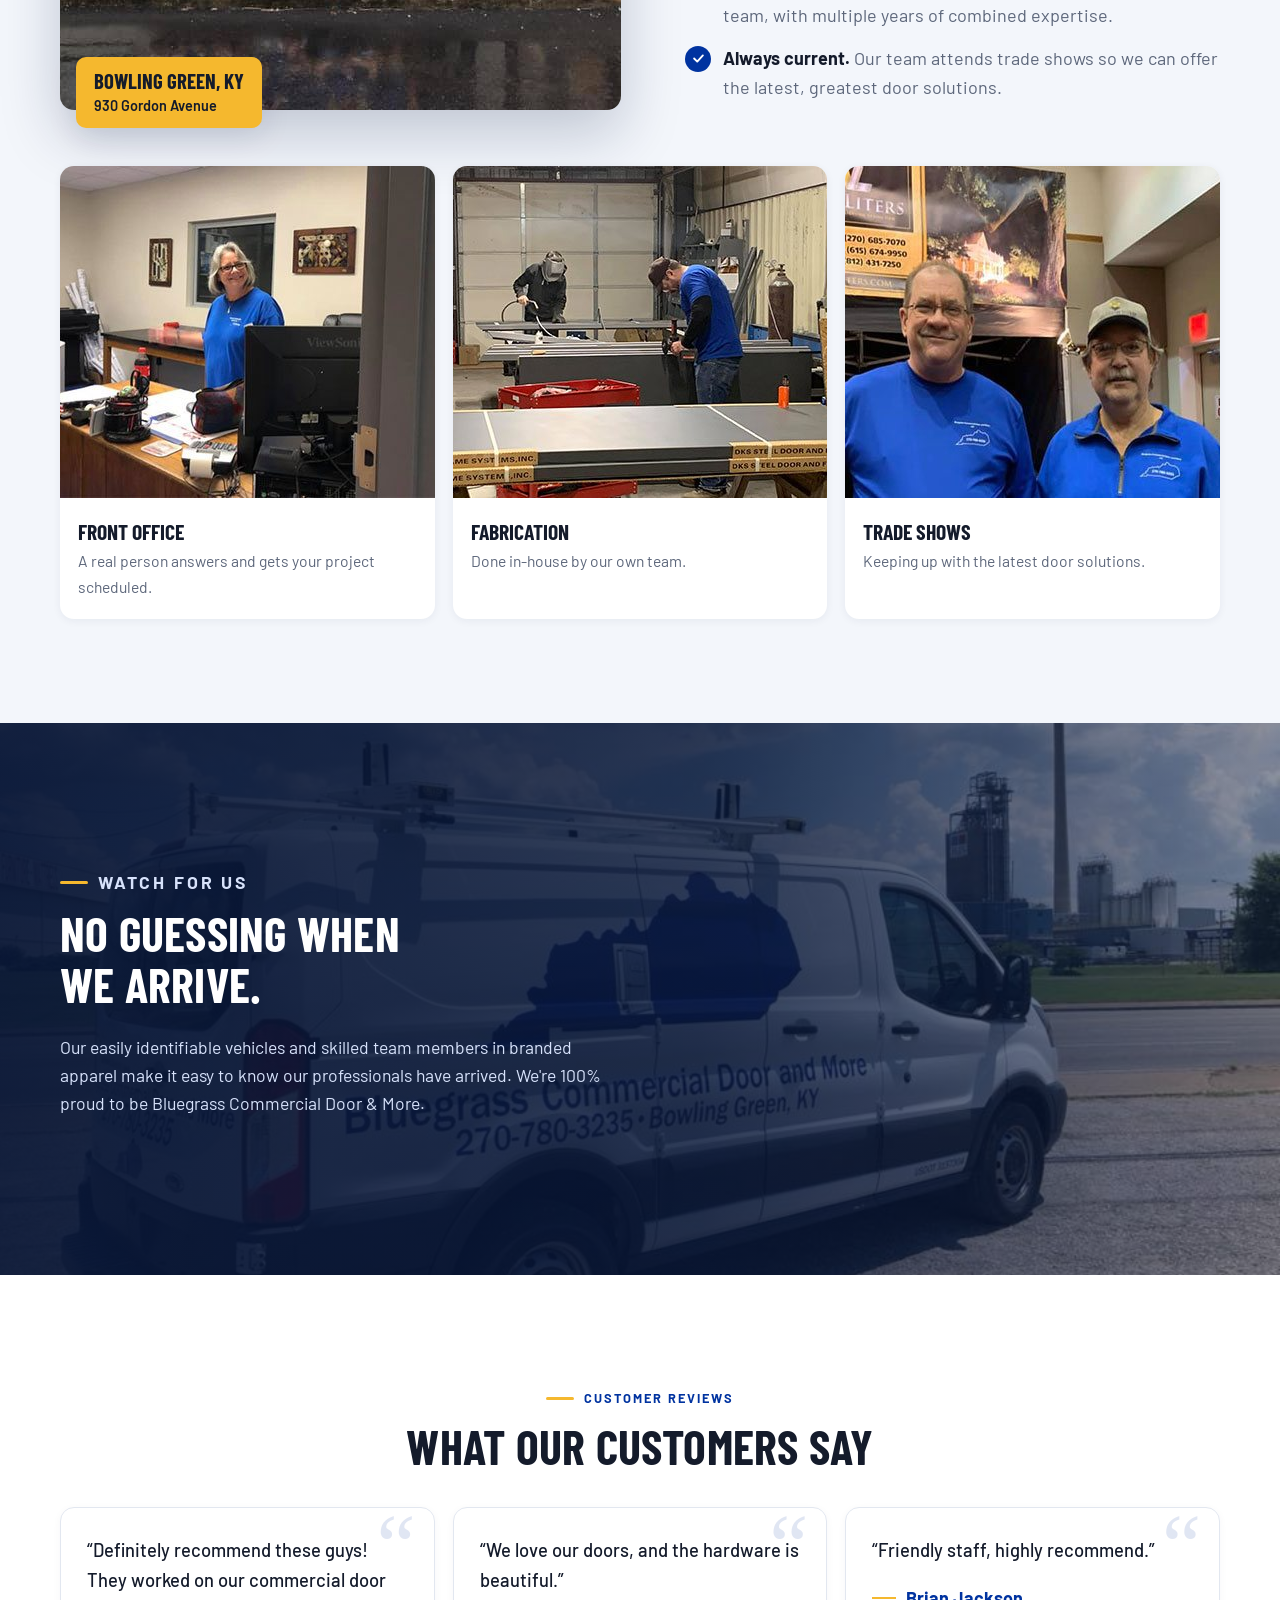
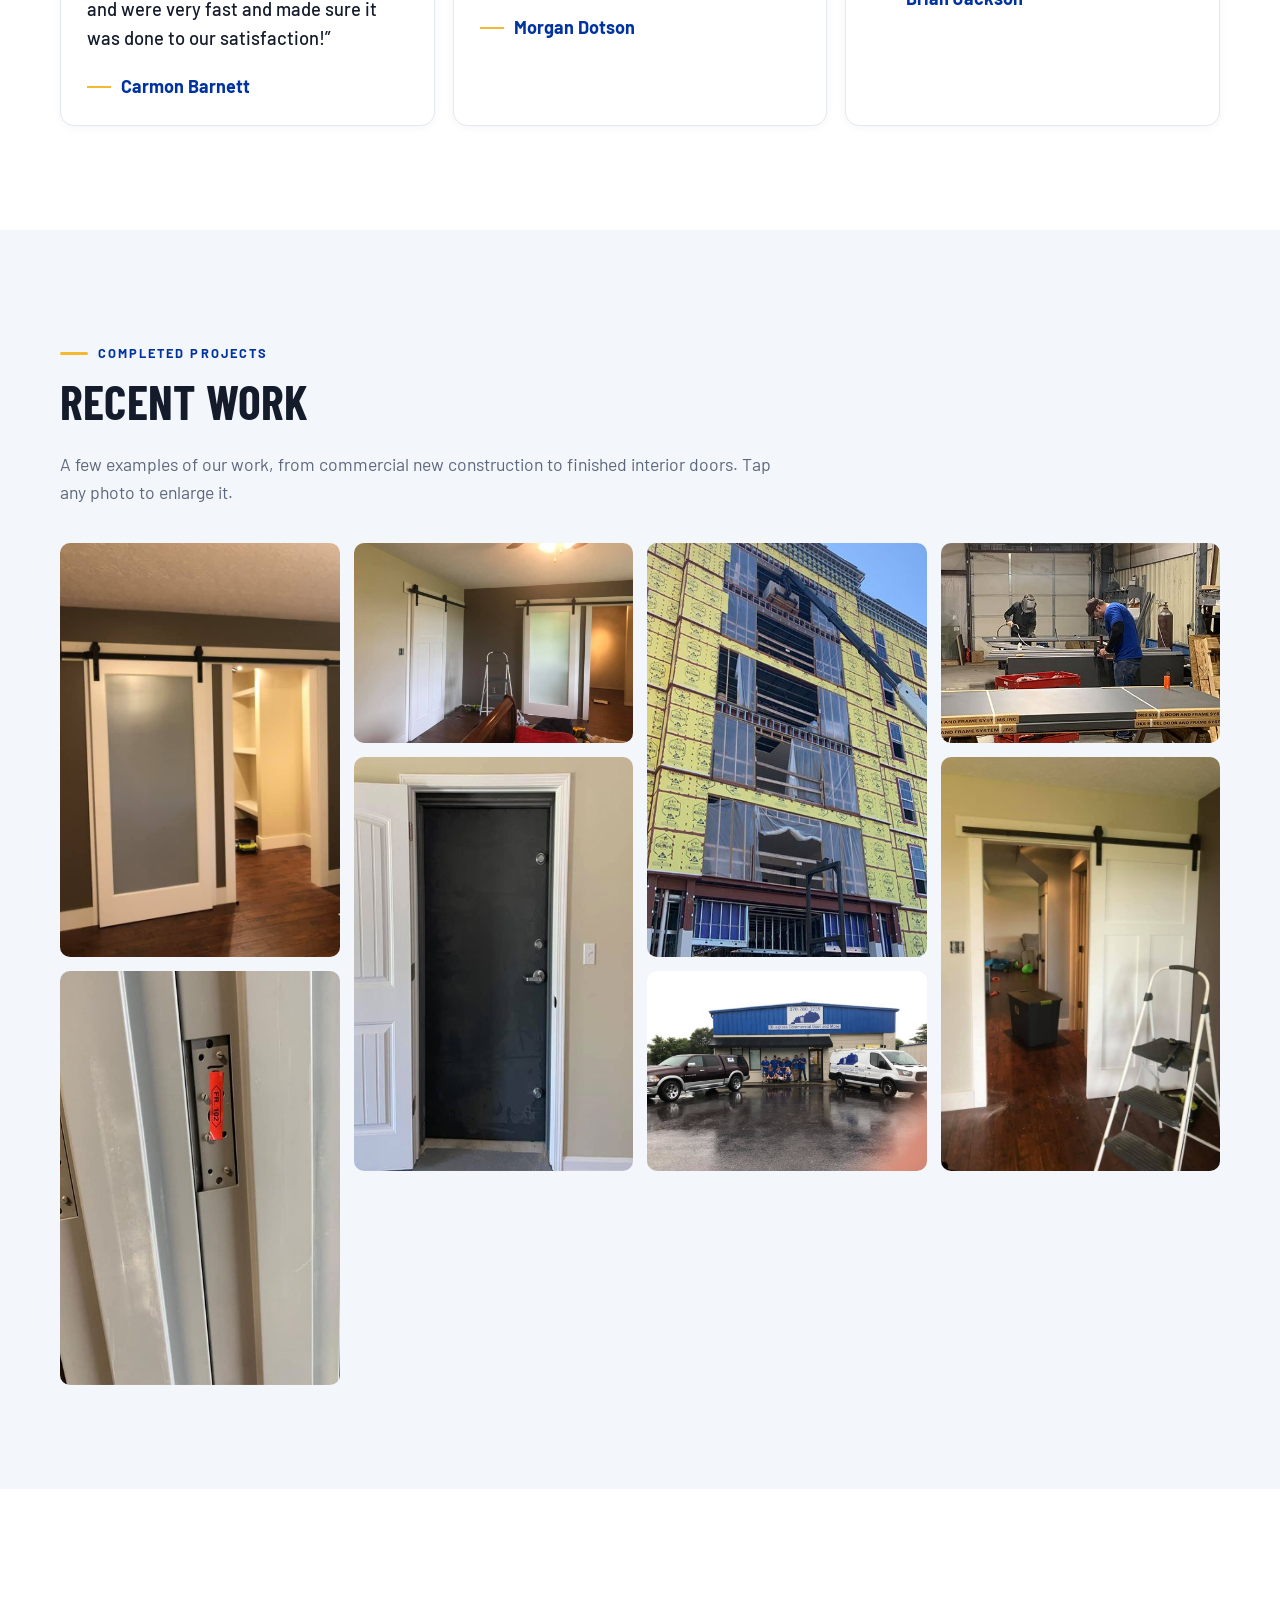
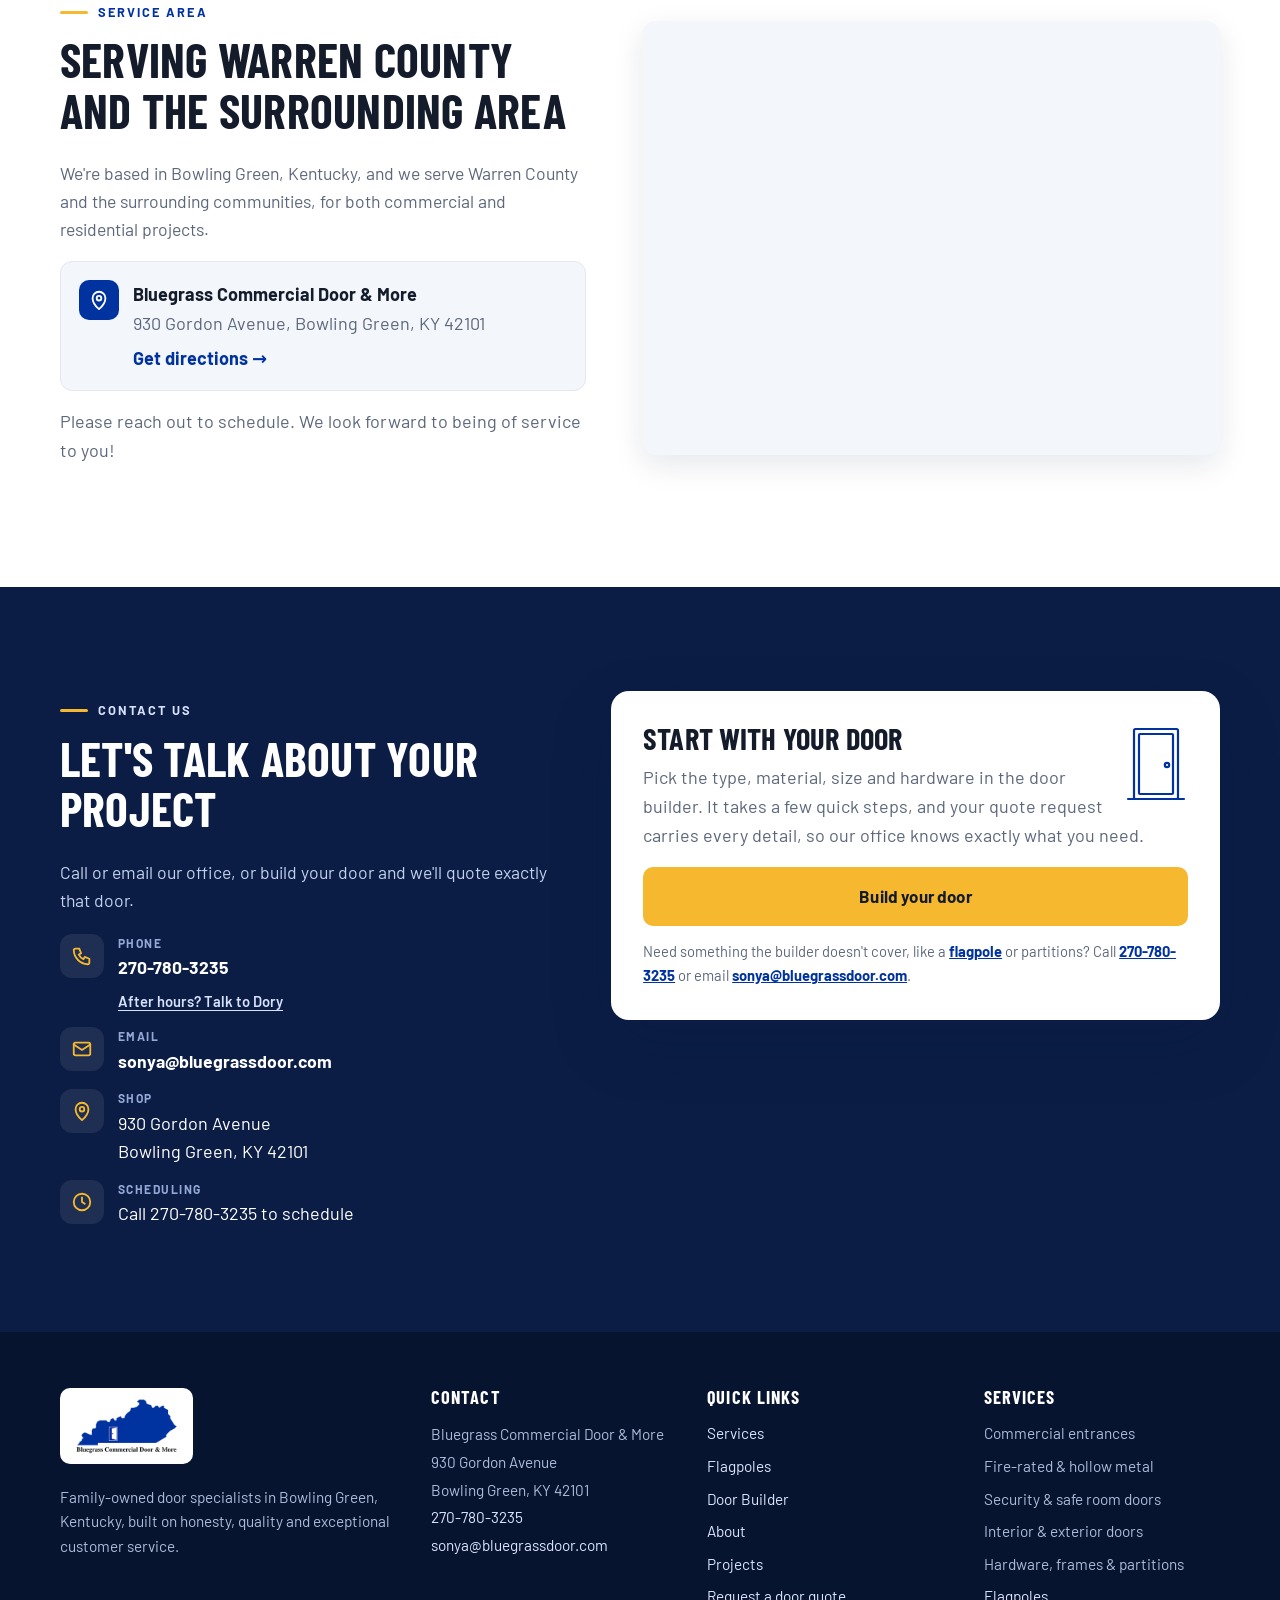
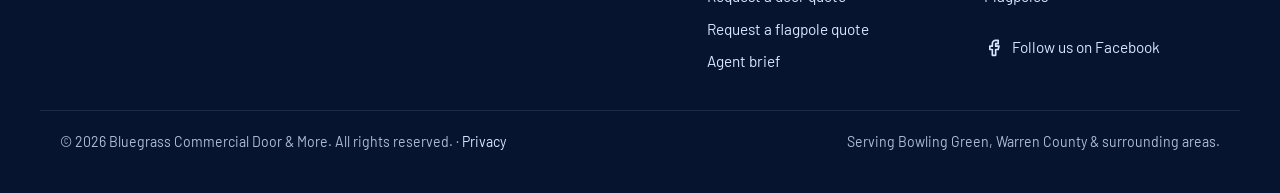
==== commit 3119654d: "Self-host fonts, keep typed text out of analytics, add privacy notice" ====
--- a/index.html
+++ b/index.html
@@ -17,9 +17,7 @@
   <link rel="icon" href="images/favicon-32.png" sizes="32x32">
   <link rel="icon" href="images/favicon-192.png" sizes="192x192">
   <link rel="apple-touch-icon" href="images/apple-touch-icon.png">
-  <link rel="preconnect" href="https://fonts.googleapis.com">
-  <link rel="preconnect" href="https://fonts.gstatic.com" crossorigin>
-  <link href="https://fonts.googleapis.com/css2?family=Barlow+Condensed:wght@600;700;800&family=Barlow:wght@400;500;600;700&display=swap" rel="stylesheet">
+  <link rel="stylesheet" href="fonts/fonts.css">
   <link rel="preload" as="image" href="images/crew-hero-enhanced.jpg" media="(max-width: 1023px)">
   <link rel="preload" as="image" href="images/crew-hero-desktop.jpg" media="(min-width: 1024px)">
   <link rel="stylesheet" href="styles.css?v=cc17">
@@ -42,7 +40,7 @@
     }
   }
   </script>
-  <script src="track.js?v=tr6" defer></script>
+  <script src="track.js?v=priv1" defer></script>
 </head>
 <body>
   <a class="skip" href="#main">Skip to content</a>
@@ -275,6 +273,7 @@
                   <div class="q-senderr" id="q-send-err" role="alert" hidden></div>
                   <p class="quote__fine">Your <span id="q-fine-doors">door</span> and details go straight to our office. Prefer to talk? Call <a href="tel:+12707803235">270-780-3235</a>.</p>
                 </form>
+<p class="form-privacy" style="font-size:.85rem;opacity:.8;margin:.75rem 0 0">What you send here goes to our office to answer your request. See our <a href="privacy.html">privacy notice</a>.</p>
               </div>
               <aside class="qside" aria-labelledby="qside-title">
                 <h3 id="qside-title">Attached to your request</h3>
@@ -622,7 +621,7 @@
       </div>
     </div>
     <div class="wrap footer__bottom">
-      <p>&copy; <span id="year">2026</span> Bluegrass Commercial Door &amp; More. All rights reserved.</p>
+      <p>&copy; <span id="year">2026</span> Bluegrass Commercial Door &amp; More. All rights reserved. &middot; <a href="privacy.html">Privacy</a></p>
       <p>Serving Bowling Green, Warren County &amp; surrounding areas.</p>
     </div>
   </footer>
--- a/fonts/fonts.css
+++ b/fonts/fonts.css
@@ -0,0 +1,63 @@
+/* Self-hosted Barlow and Barlow Condensed (SIL Open Font License), latin subset. */
+@font-face {
+  font-family: 'Barlow';
+  font-style: normal;
+  font-weight: 400;
+  font-display: swap;
+  src: url('Barlow-400.woff2') format('woff2');
+  unicode-range: U+0000-00FF, U+0131, U+0152-0153, U+02BB-02BC, U+02C6, U+02DA, U+02DC, U+0304, U+0308, U+0329, U+2000-206F, U+20AC, U+2122, U+2191, U+2193, U+2212, U+2215, U+FEFF, U+FFFD;
+}
+
+@font-face {
+  font-family: 'Barlow';
+  font-style: normal;
+  font-weight: 500;
+  font-display: swap;
+  src: url('Barlow-500.woff2') format('woff2');
+  unicode-range: U+0000-00FF, U+0131, U+0152-0153, U+02BB-02BC, U+02C6, U+02DA, U+02DC, U+0304, U+0308, U+0329, U+2000-206F, U+20AC, U+2122, U+2191, U+2193, U+2212, U+2215, U+FEFF, U+FFFD;
+}
+
+@font-face {
+  font-family: 'Barlow';
+  font-style: normal;
+  font-weight: 600;
+  font-display: swap;
+  src: url('Barlow-600.woff2') format('woff2');
+  unicode-range: U+0000-00FF, U+0131, U+0152-0153, U+02BB-02BC, U+02C6, U+02DA, U+02DC, U+0304, U+0308, U+0329, U+2000-206F, U+20AC, U+2122, U+2191, U+2193, U+2212, U+2215, U+FEFF, U+FFFD;
+}
+
+@font-face {
+  font-family: 'Barlow';
+  font-style: normal;
+  font-weight: 700;
+  font-display: swap;
+  src: url('Barlow-700.woff2') format('woff2');
+  unicode-range: U+0000-00FF, U+0131, U+0152-0153, U+02BB-02BC, U+02C6, U+02DA, U+02DC, U+0304, U+0308, U+0329, U+2000-206F, U+20AC, U+2122, U+2191, U+2193, U+2212, U+2215, U+FEFF, U+FFFD;
+}
+
+@font-face {
+  font-family: 'Barlow Condensed';
+  font-style: normal;
+  font-weight: 600;
+  font-display: swap;
+  src: url('BarlowCondensed-600.woff2') format('woff2');
+  unicode-range: U+0000-00FF, U+0131, U+0152-0153, U+02BB-02BC, U+02C6, U+02DA, U+02DC, U+0304, U+0308, U+0329, U+2000-206F, U+20AC, U+2122, U+2191, U+2193, U+2212, U+2215, U+FEFF, U+FFFD;
+}
+
+@font-face {
+  font-family: 'Barlow Condensed';
+  font-style: normal;
+  font-weight: 700;
+  font-display: swap;
+  src: url('BarlowCondensed-700.woff2') format('woff2');
+  unicode-range: U+0000-00FF, U+0131, U+0152-0153, U+02BB-02BC, U+02C6, U+02DA, U+02DC, U+0304, U+0308, U+0329, U+2000-206F, U+20AC, U+2122, U+2191, U+2193, U+2212, U+2215, U+FEFF, U+FFFD;
+}
+
+@font-face {
+  font-family: 'Barlow Condensed';
+  font-style: normal;
+  font-weight: 800;
+  font-display: swap;
+  src: url('BarlowCondensed-800.woff2') format('woff2');
+  unicode-range: U+0000-00FF, U+0131, U+0152-0153, U+02BB-02BC, U+02C6, U+02DA, U+02DC, U+0304, U+0308, U+0329, U+2000-206F, U+20AC, U+2122, U+2191, U+2193, U+2212, U+2215, U+FEFF, U+FFFD;
+}
